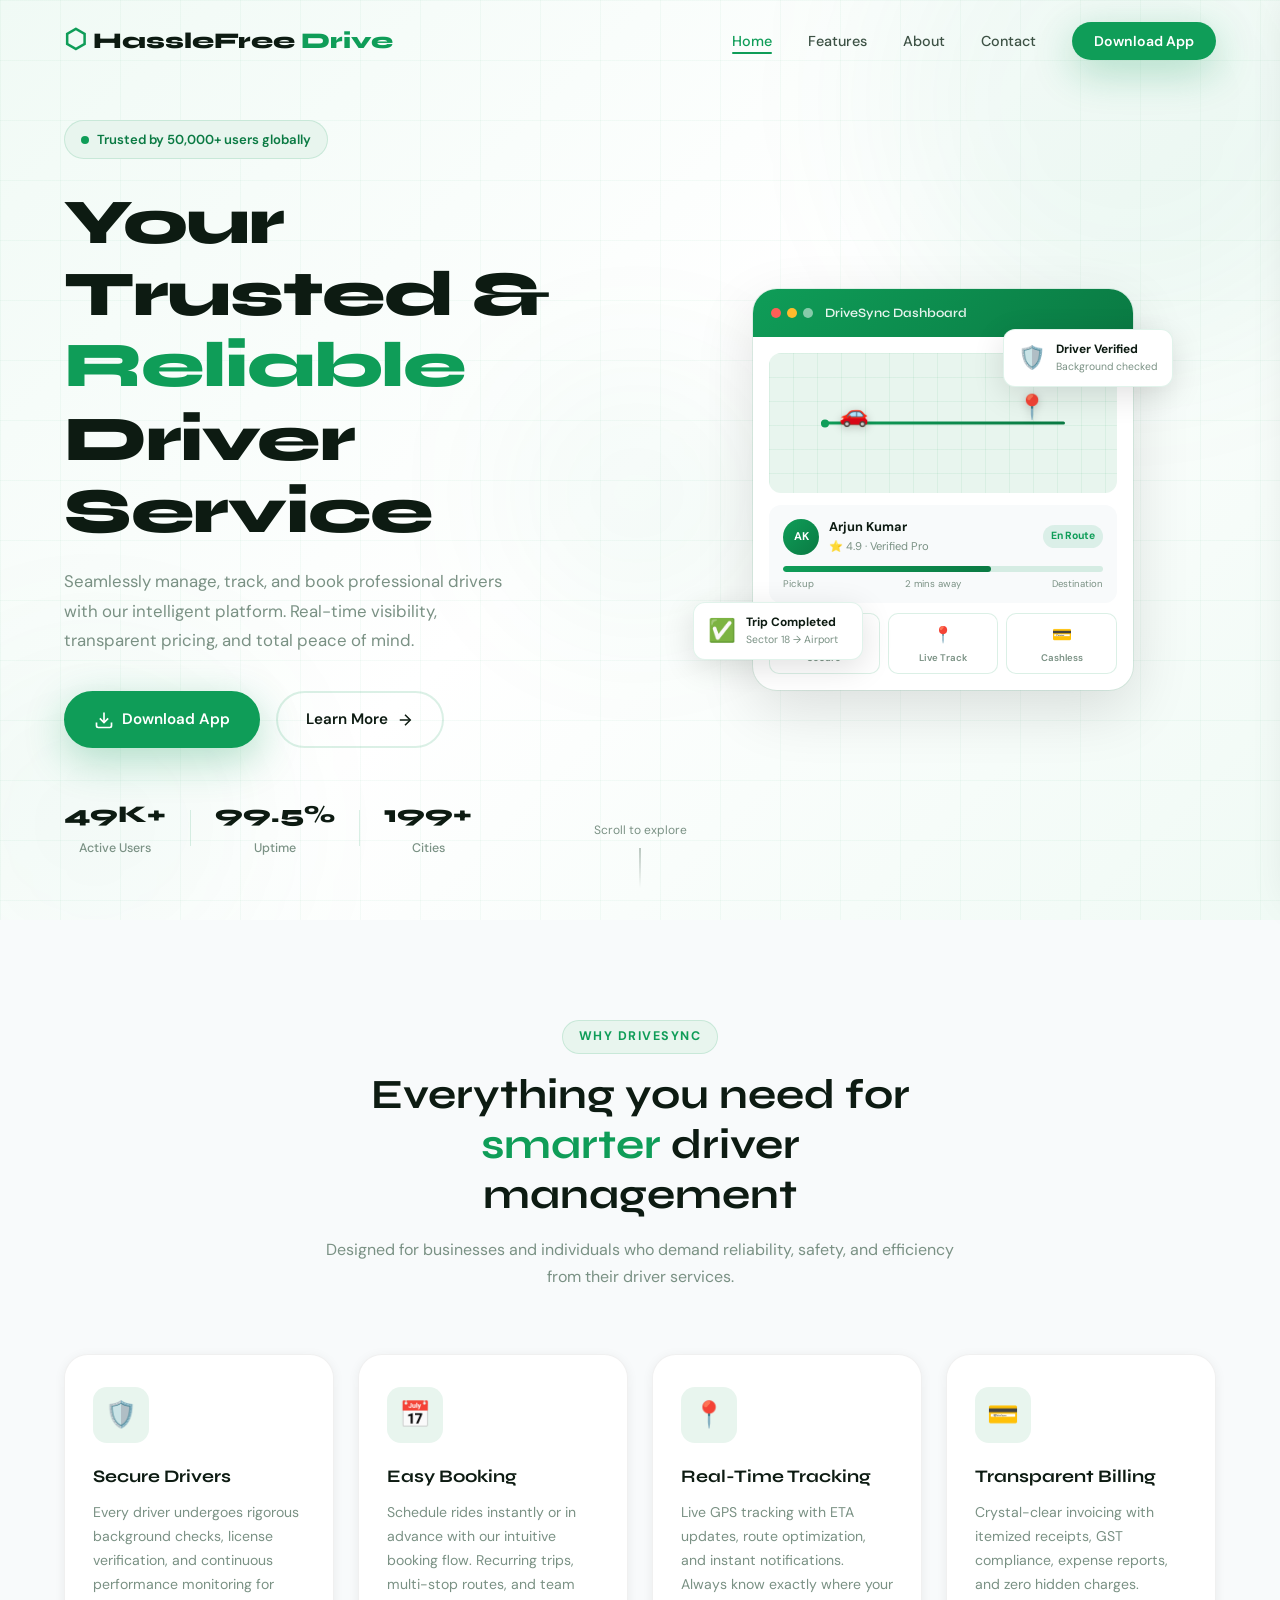
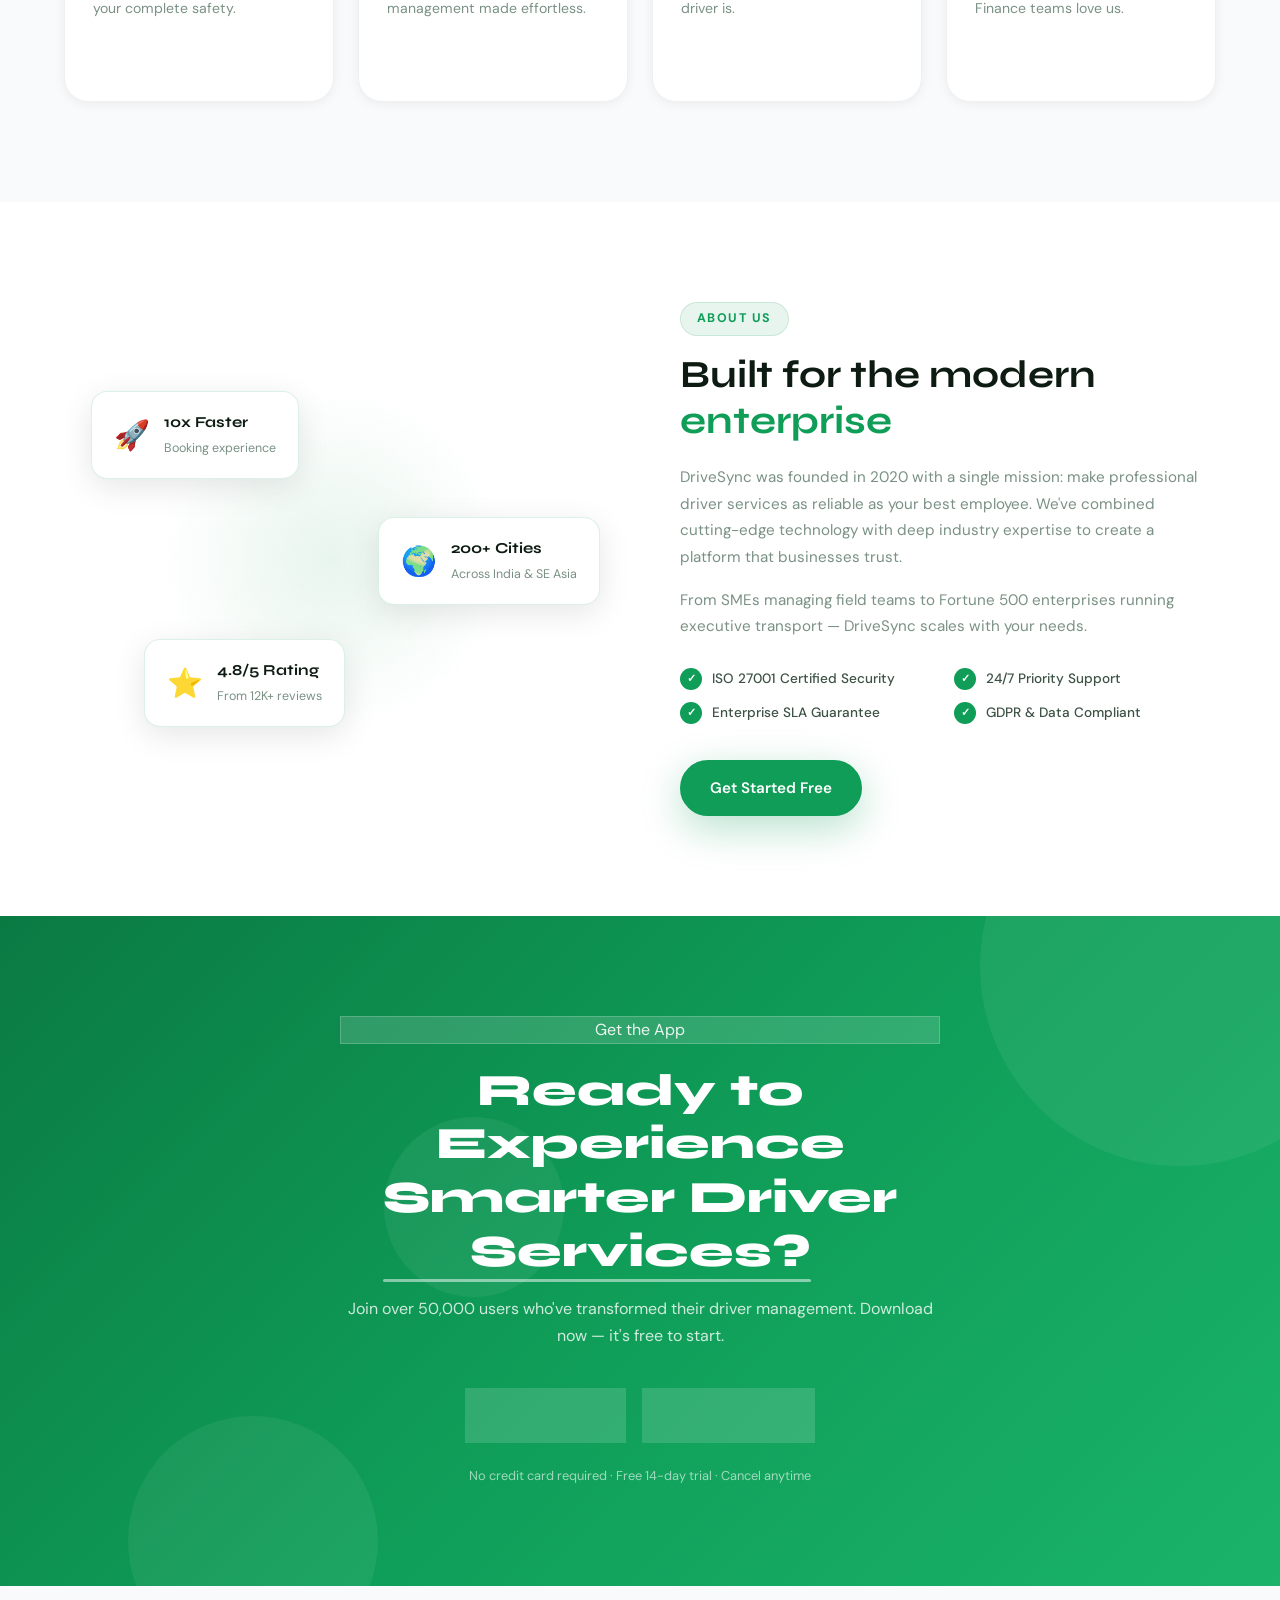
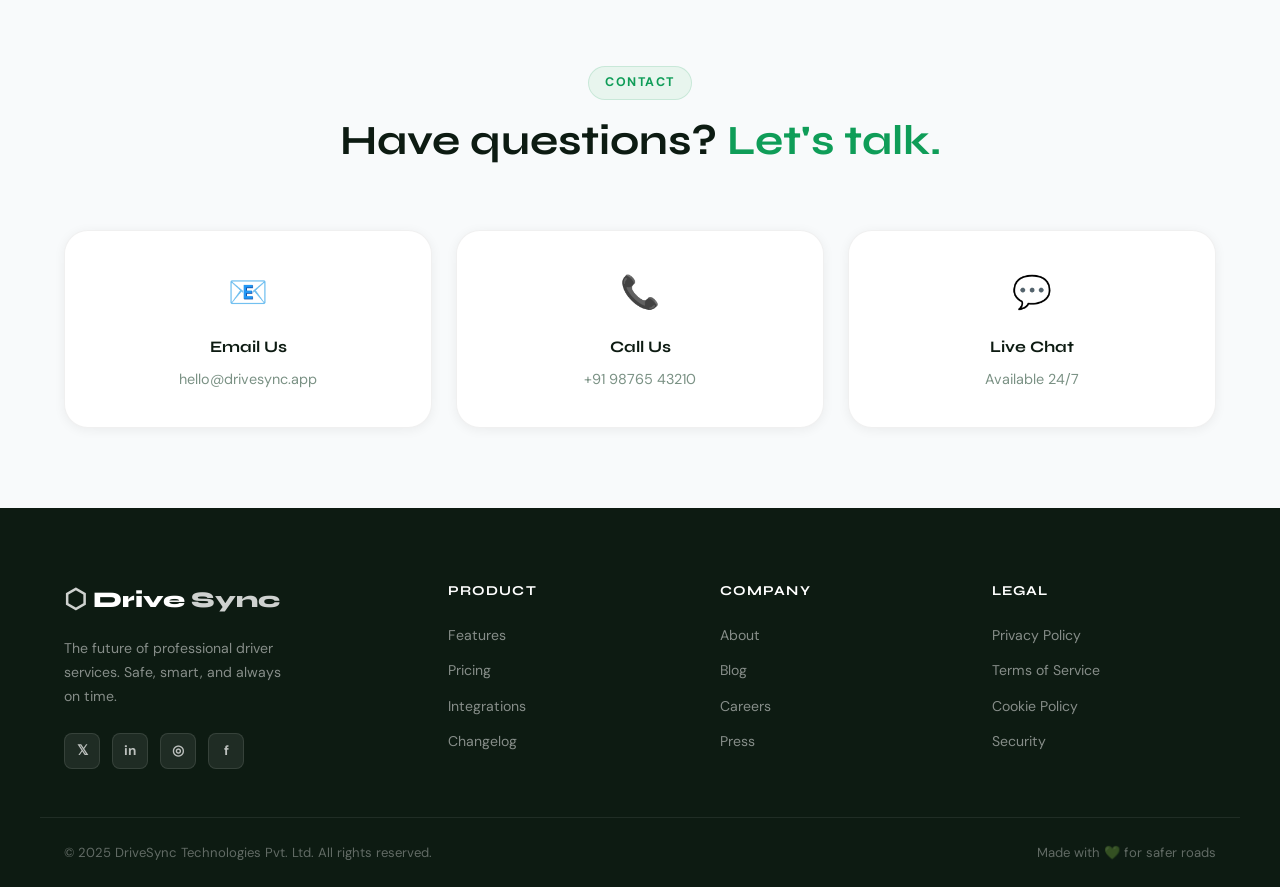
==== index.html @ 44718e88 "first commit" ====
<!DOCTYPE html>
<html lang="en">
<head>
  <meta charset="UTF-8" />
  <meta name="viewport" content="width=device-width, initial-scale=1.0"/>
  <title>HassleFreeDrive – Smart Driver Service Management</title>
  <link rel="preconnect" href="https://fonts.googleapis.com">
  <link href="https://fonts.googleapis.com/css2?family=Clash+Display:wght@400;500;600;700&family=Syne:wght@400;500;600;700;800&family=DM+Sans:ital,wght@0,300;0,400;0,500;1,300&display=swap" rel="stylesheet">
  <link rel="stylesheet" href="styles.css" />
</head>
<body>

  <!-- ========== NAVBAR ========== -->
  <nav class="navbar" id="navbar">
    <div class="nav-container">
      <a href="#" class="logo">
        <span class="logo-icon">⬡</span>
        HassleFree<span>Drive</span>
      </a>
      <ul class="nav-links" id="navLinks">
        <li><a href="#home" class="nav-link">Home</a></li>
        <li><a href="#features" class="nav-link">Features</a></li>
        <li><a href="#about" class="nav-link">About</a></li>
        <li><a href="#contact" class="nav-link">Contact</a></li>
        <li><a href="#download" class="nav-cta">Download App</a></li>
      </ul>
      <button class="hamburger" id="hamburger" aria-label="Menu">
        <span></span><span></span><span></span>
      </button>
    </div>
  </nav>

  <!-- Mobile Drawer -->
  <div class="mobile-overlay" id="mobileOverlay"></div>
  <div class="mobile-nav" id="mobileNav">
    <button class="mobile-close" id="mobileClose">✕</button>
    <ul>
      <li><a href="#home" class="mob-link">Home</a></li>
      <li><a href="#features" class="mob-link">Features</a></li>
      <li><a href="#about" class="mob-link">About</a></li>
      <li><a href="#contact" class="mob-link">Contact</a></li>
      <li><a href="#download" class="mob-cta">Download App</a></li>
    </ul>
  </div>

  <!-- ========== HERO ========== -->
  <section class="hero" id="home">
    <!-- Background shapes -->
    <div class="hero-bg">
      <div class="bg-blob blob1"></div>
      <div class="bg-blob blob2"></div>
      <div class="bg-blob blob3"></div>
      <div class="grid-lines"></div>
    </div>

    <div class="hero-container">
      <div class="hero-left reveal-left">
        <div class="hero-badge">
          <span class="badge-dot"></span>
          Trusted by 50,000+ users globally
        </div>
        <h1 class="hero-headline">
          Your Trusted &<br>
          <span class="word-rotator" id="wordRotator">
            <span class="word active">Reliable</span>
            <span class="word">Secure</span>
            <span class="word">Verified</span>
            <span class="word">Professional</span>
            <span class="word">On-Time</span>
          </span><br>
          Driver Service
        </h1>
        <p class="hero-desc">
          Seamlessly manage, track, and book professional drivers with our intelligent platform. Real-time visibility, transparent pricing, and total peace of mind.
        </p>
        <div class="hero-ctas">
          <a href="#download" class="btn-primary">
            <svg width="20" height="20" viewBox="0 0 24 24" fill="none" stroke="currentColor" stroke-width="2"><path d="M21 15v4a2 2 0 0 1-2 2H5a2 2 0 0 1-2-2v-4"/><polyline points="7 10 12 15 17 10"/><line x1="12" y1="15" x2="12" y2="3"/></svg>
            Download App
          </a>
          <a href="#features" class="btn-outline">
            Learn More
            <svg width="18" height="18" viewBox="0 0 24 24" fill="none" stroke="currentColor" stroke-width="2"><line x1="5" y1="12" x2="19" y2="12"/><polyline points="12 5 19 12 12 19"/></svg>
          </a>
        </div>
        <div class="hero-stats">
          <div class="stat"><strong>50K+</strong><span>Active Users</span></div>
          <div class="stat-divider"></div>
          <div class="stat"><strong>99.9%</strong><span>Uptime</span></div>
          <div class="stat-divider"></div>
          <div class="stat"><strong>200+</strong><span>Cities</span></div>
        </div>
      </div>

      <div class="hero-right reveal-right">
        <div class="mockup-wrapper">
          <div class="glow-ring"></div>
          <div class="app-mockup float-anim">
            <div class="mockup-header">
              <div class="mockup-dots">
                <span></span><span></span><span></span>
              </div>
              <div class="mockup-title">DriveSync Dashboard</div>
            </div>
            <div class="mockup-body">
              <div class="mockup-map">
                <div class="map-bg"></div>
                <div class="map-route"></div>
                <div class="map-pin driver-pin">🚗</div>
                <div class="map-pin dest-pin pulse-pin">📍</div>
              </div>
              <div class="mockup-card">
                <div class="driver-info">
                  <div class="driver-avatar">AK</div>
                  <div>
                    <div class="driver-name">Arjun Kumar</div>
                    <div class="driver-rating">⭐ 4.9 · Verified Pro</div>
                  </div>
                  <div class="driver-status-badge">En Route</div>
                </div>
                <div class="trip-progress">
                  <div class="progress-bar"><div class="progress-fill"></div></div>
                  <div class="progress-labels"><span>Pickup</span><span>2 mins away</span><span>Destination</span></div>
                </div>
              </div>
              <div class="mockup-stats-row">
                <div class="mini-stat">
                  <div class="mini-icon green-icon">🛡️</div>
                  <div class="mini-label">Secure</div>
                </div>
                <div class="mini-stat">
                  <div class="mini-icon green-icon">📍</div>
                  <div class="mini-label">Live Track</div>
                </div>
                <div class="mini-stat">
                  <div class="mini-icon green-icon">💳</div>
                  <div class="mini-label">Cashless</div>
                </div>
              </div>
            </div>
          </div>
          <!-- Floating cards -->
          <div class="float-card card-trip float-anim-2">
            <div class="fc-icon">✅</div>
            <div><div class="fc-title">Trip Completed</div><div class="fc-sub">Sector 18 → Airport</div></div>
          </div>
          <div class="float-card card-safe float-anim-3">
            <div class="fc-icon">🛡️</div>
            <div><div class="fc-title">Driver Verified</div><div class="fc-sub">Background checked</div></div>
          </div>
        </div>
      </div>
    </div>
    <div class="hero-scroll-hint">
      <span>Scroll to explore</span>
      <div class="scroll-arrow"></div>
    </div>
  </section>

  <!-- ========== FEATURES ========== -->
  <section class="features" id="features">
    <div class="section-container">
      <div class="section-header reveal-up">
        <div class="section-tag">Why DriveSync</div>
        <h2>Everything you need for <span class="text-green">smarter</span> driver management</h2>
        <p>Designed for businesses and individuals who demand reliability, safety, and efficiency from their driver services.</p>
      </div>

      <div class="features-grid">
        <div class="feature-card reveal-up" style="--delay:0.1s">
          <div class="card-icon-wrap">
            <div class="card-icon">🛡️</div>
          </div>
          <h3>Secure Drivers</h3>
          <p>Every driver undergoes rigorous background checks, license verification, and continuous performance monitoring for your complete safety.</p>
          <div class="card-arrow">→</div>
        </div>

        <div class="feature-card reveal-up" style="--delay:0.2s">
          <div class="card-icon-wrap">
            <div class="card-icon">📅</div>
          </div>
          <h3>Easy Booking</h3>
          <p>Schedule rides instantly or in advance with our intuitive booking flow. Recurring trips, multi-stop routes, and team management made effortless.</p>
          <div class="card-arrow">→</div>
        </div>

        <div class="feature-card reveal-up" style="--delay:0.3s">
          <div class="card-icon-wrap">
            <div class="card-icon">📍</div>
          </div>
          <h3>Real-Time Tracking</h3>
          <p>Live GPS tracking with ETA updates, route optimization, and instant notifications. Always know exactly where your driver is.</p>
          <div class="card-arrow">→</div>
        </div>

        <div class="feature-card reveal-up" style="--delay:0.4s">
          <div class="card-icon-wrap">
            <div class="card-icon">💳</div>
          </div>
          <h3>Transparent Billing</h3>
          <p>Crystal-clear invoicing with itemized receipts, GST compliance, expense reports, and zero hidden charges. Finance teams love us.</p>
          <div class="card-arrow">→</div>
        </div>
      </div>
    </div>
  </section>

  <!-- ========== ABOUT ========== -->
  <section class="about" id="about">
    <div class="section-container">
      <div class="about-grid">
        <div class="about-visual reveal-left">
          <div class="about-img-wrap">
            <div class="about-blob"></div>
            <div class="about-card-stack">
              <div class="abt-card ac1">
                <div class="abt-icon">🚀</div>
                <div class="abt-text">
                  <strong>10x Faster</strong>
                  <span>Booking experience</span>
                </div>
              </div>
              <div class="abt-card ac2">
                <div class="abt-icon">🌍</div>
                <div class="abt-text">
                  <strong>200+ Cities</strong>
                  <span>Across India & SE Asia</span>
                </div>
              </div>
              <div class="abt-card ac3">
                <div class="abt-icon">⭐</div>
                <div class="abt-text">
                  <strong>4.8/5 Rating</strong>
                  <span>From 12K+ reviews</span>
                </div>
              </div>
            </div>
          </div>
        </div>
        <div class="about-content reveal-right">
          <div class="section-tag">About Us</div>
          <h2>Built for the modern <span class="text-green">enterprise</span></h2>
          <p>DriveSync was founded in 2020 with a single mission: make professional driver services as reliable as your best employee. We've combined cutting-edge technology with deep industry expertise to create a platform that businesses trust.</p>
          <p>From SMEs managing field teams to Fortune 500 enterprises running executive transport — DriveSync scales with your needs.</p>
          <div class="about-pillars">
            <div class="pillar">
              <div class="pillar-icon">✓</div>
              <span>ISO 27001 Certified Security</span>
            </div>
            <div class="pillar">
              <div class="pillar-icon">✓</div>
              <span>24/7 Priority Support</span>
            </div>
            <div class="pillar">
              <div class="pillar-icon">✓</div>
              <span>Enterprise SLA Guarantee</span>
            </div>
            <div class="pillar">
              <div class="pillar-icon">✓</div>
              <span>GDPR & Data Compliant</span>
            </div>
          </div>
          <a href="#download" class="btn-primary">Get Started Free</a>
        </div>
      </div>
    </div>
  </section>

  <!-- ========== CTA ========== -->
  <section class="cta-section" id="download">
    <div class="cta-shapes">
      <div class="cta-shape s1"></div>
      <div class="cta-shape s2"></div>
      <div class="cta-shape s3"></div>
    </div>
    <div class="section-container">
      <div class="cta-content reveal-up">
        <div class="cta-tag">Get the App</div>
        <h2>Ready to Experience <span class="cta-highlight">Smarter Driver Services?</span></h2>
        <p>Join over 50,000 users who've transformed their driver management. Download now — it's free to start.</p>
        <div class="cta-buttons">
          <a href="#" class="cta-store-btn">
            <svg width="22" height="22" viewBox="0 0 24 24" fill="currentColor"><path d="M18.71 19.5c-.83 1.24-1.71 2.45-3.05 2.47-1.34.03-1.77-.79-3.29-.79-1.53 0-2 .77-3.27.82-1.31.05-2.3-1.32-3.14-2.53C4.25 17 2.94 12.45 4.7 9.39c.87-1.52 2.43-2.48 4.12-2.51 1.28-.02 2.5.87 3.29.87.78 0 2.26-1.07 3.8-.91.65.03 2.47.26 3.64 1.98-.09.06-2.17 1.28-2.15 3.81.03 3.02 2.65 4.03 2.68 4.04-.03.07-.42 1.44-1.38 2.83M13 3.5c.73-.83 1.94-1.46 2.94-1.5.13 1.17-.34 2.35-1.04 3.19-.69.85-1.83 1.51-2.95 1.42-.15-1.15.41-2.35 1.05-3.11z"/></svg>
            App Store
          </a>
          <a href="#" class="cta-store-btn">
            <svg width="22" height="22" viewBox="0 0 24 24" fill="currentColor"><path d="M3.18 23.76c.35.2.74.24 1.12.1l12.5-7.21-2.54-2.54-11.08 9.65zM20.44 10.2L17.76 8.7 14.92 11.5l2.88 2.88 2.66-1.5c.76-.47.76-2.2-.02-2.68zM.63.49C.24.84 0 1.46 0 2.3v19.38c0 .84.24 1.46.63 1.81l.1.1L11.26 12.5v-.26L.73.39l-.1.1zM12.5 13.73l3.28-3.28-11.6-6.7 8.32 10z"/></svg>
            Google Play
          </a>
        </div>
        <div class="cta-note">No credit card required · Free 14-day trial · Cancel anytime</div>
      </div>
    </div>
  </section>

  <!-- ========== CONTACT ========== -->
  <section class="contact-section" id="contact">
    <div class="section-container">
      <div class="section-header reveal-up">
        <div class="section-tag">Contact</div>
        <h2>Have questions? <span class="text-green">Let's talk.</span></h2>
      </div>
      <div class="contact-grid">
        <div class="contact-card reveal-up" style="--delay:0.1s">
          <div class="contact-icon">📧</div>
          <h4>Email Us</h4>
          <p>hello@drivesync.app</p>
        </div>
        <div class="contact-card reveal-up" style="--delay:0.2s">
          <div class="contact-icon">📞</div>
          <h4>Call Us</h4>
          <p>+91 98765 43210</p>
        </div>
        <div class="contact-card reveal-up" style="--delay:0.3s">
          <div class="contact-icon">💬</div>
          <h4>Live Chat</h4>
          <p>Available 24/7</p>
        </div>
      </div>
    </div>
  </section>

  <!-- ========== FOOTER ========== -->
  <footer class="footer">
    <div class="footer-container">
      <div class="footer-brand">
        <a href="#" class="logo logo-white">
          <span class="logo-icon">⬡</span>
          Drive<span>Sync</span>
        </a>
        <p>The future of professional driver services. Safe, smart, and always on time.</p>
        <div class="social-icons">
          <a href="#" class="social-icon" aria-label="Twitter">𝕏</a>
          <a href="#" class="social-icon" aria-label="LinkedIn">in</a>
          <a href="#" class="social-icon" aria-label="Instagram">◎</a>
          <a href="#" class="social-icon" aria-label="Facebook">f</a>
        </div>
      </div>
      <div class="footer-links">
        <div class="footer-col">
          <h5>Product</h5>
          <ul>
            <li><a href="#">Features</a></li>
            <li><a href="#">Pricing</a></li>
            <li><a href="#">Integrations</a></li>
            <li><a href="#">Changelog</a></li>
          </ul>
        </div>
        <div class="footer-col">
          <h5>Company</h5>
          <ul>
            <li><a href="#">About</a></li>
            <li><a href="#">Blog</a></li>
            <li><a href="#">Careers</a></li>
            <li><a href="#">Press</a></li>
          </ul>
        </div>
        <div class="footer-col">
          <h5>Legal</h5>
          <ul>
            <li><a href="#">Privacy Policy</a></li>
            <li><a href="#">Terms of Service</a></li>
            <li><a href="#">Cookie Policy</a></li>
            <li><a href="#">Security</a></li>
          </ul>
        </div>
      </div>
    </div>
    <div class="footer-bottom">
      <p>© 2025 DriveSync Technologies Pvt. Ltd. All rights reserved.</p>
      <p>Made with 💚 for safer roads</p>
    </div>
  </footer>

  <script src="script.js"></script>
</body>
</html>
---- styles.css ----
/* ========================================
   DriveSync – Landing Page Styles
   White + Green | Premium SaaS
   ======================================== */

/* ── Reset & Variables ── */
*, *::before, *::after { box-sizing: border-box; margin: 0; padding: 0; }

:root {
  --green: #0F9D58;
  --green-light: #12B363;
  --green-dark: #0A7A43;
  --green-pale: #E8F5EE;
  --green-glow: rgba(15, 157, 88, 0.15);
  --white: #FFFFFF;
  --off-white: #F8FAFB;
  --text-dark: #0D1B12;
  --text-mid: #3D5245;
  --text-light: #7A9184;
  --border: rgba(15, 157, 88, 0.15);
  --shadow-sm: 0 2px 12px rgba(0,0,0,0.06);
  --shadow-md: 0 8px 32px rgba(0,0,0,0.10);
  --shadow-lg: 0 20px 60px rgba(0,0,0,0.12);
  --shadow-green: 0 12px 40px rgba(15, 157, 88, 0.3);
  --font-display: 'Syne', sans-serif;
  --font-body: 'DM Sans', sans-serif;
  --r: 16px;
  --r-lg: 24px;
}

html { scroll-behavior: smooth; font-size: 16px; }

body {
  font-family: var(--font-body);
  background: var(--white);
  color: var(--text-dark);
  overflow-x: hidden;
  line-height: 1.6;
}

a { text-decoration: none; color: inherit; }
ul { list-style: none; }
img { max-width: 100%; display: block; }

/* ── Utility ── */
.text-green { color: var(--green); }

.section-container {
  max-width: 1200px;
  margin: 0 auto;
  padding: 0 24px;
}

.section-header {
  text-align: center;
  max-width: 640px;
  margin: 0 auto 64px;
}

.section-tag {
  display: inline-block;
  background: var(--green-pale);
  color: var(--green);
  font-size: 0.78rem;
  font-weight: 700;
  letter-spacing: 0.12em;
  text-transform: uppercase;
  padding: 6px 16px;
  border-radius: 50px;
  margin-bottom: 16px;
  border: 1px solid var(--border);
}

.section-header h2 {
  font-family: var(--font-display);
  font-size: clamp(1.8rem, 3.5vw, 2.6rem);
  font-weight: 700;
  line-height: 1.2;
  color: var(--text-dark);
  margin-bottom: 16px;
}

.section-header p {
  color: var(--text-light);
  font-size: 1rem;
  line-height: 1.7;
}

/* ── Buttons ── */
.btn-primary {
  display: inline-flex;
  align-items: center;
  gap: 8px;
  background: var(--green);
  color: var(--white);
  font-family: var(--font-body);
  font-size: 0.95rem;
  font-weight: 600;
  padding: 14px 28px;
  border-radius: 50px;
  border: 2px solid var(--green);
  cursor: pointer;
  transition: all 0.3s ease;
  box-shadow: var(--shadow-green);
  white-space: nowrap;
}
.btn-primary:hover {
  transform: translateY(-3px);
  box-shadow: 0 16px 48px rgba(15,157,88,0.45);
  background: var(--green-light);
}

.btn-outline {
  display: inline-flex;
  align-items: center;
  gap: 8px;
  background: transparent;
  color: var(--text-dark);
  font-family: var(--font-body);
  font-size: 0.95rem;
  font-weight: 600;
  padding: 14px 28px;
  border-radius: 50px;
  border: 2px solid var(--border);
  cursor: pointer;
  transition: all 0.3s ease;
  white-space: nowrap;
}
.btn-outline:hover {
  border-color: var(--green);
  color: var(--green);
  transform: translateY(-3px);
  background: var(--green-pale);
}

/* ========================================
   NAVBAR
   ======================================== */
.navbar {
  position: fixed;
  top: 0; left: 0; right: 0;
  z-index: 1000;
  padding: 20px 0;
  transition: all 0.4s ease;
}
.navbar.scrolled {
  background: rgba(255,255,255,0.95);
  backdrop-filter: blur(20px);
  -webkit-backdrop-filter: blur(20px);
  padding: 12px 0;
  box-shadow: 0 2px 30px rgba(0,0,0,0.08);
}

.nav-container {
  max-width: 1200px;
  margin: 0 auto;
  padding: 0 24px;
  display: flex;
  align-items: center;
  justify-content: space-between;
}

.logo {
  font-family: var(--font-display);
  font-size: 1.4rem;
  font-weight: 800;
  color: var(--text-dark);
  display: flex;
  align-items: center;
  gap: 6px;
}
.logo span { color: var(--green); }
.logo-icon { font-size: 1.6rem; color: var(--green); }
.logo.logo-white { color: var(--white); }
.logo.logo-white span { color: rgba(255,255,255,0.8); }

.nav-links {
  display: flex;
  align-items: center;
  gap: 36px;
}

.nav-link {
  font-size: 0.9rem;
  font-weight: 500;
  color: var(--text-mid);
  position: relative;
  padding: 4px 0;
  transition: color 0.3s;
}
.nav-link::after {
  content: '';
  position: absolute;
  bottom: 0; left: 0;
  width: 0; height: 2px;
  background: var(--green);
  border-radius: 2px;
  transition: width 0.3s ease;
}
.nav-link:hover { color: var(--green); }
.nav-link:hover::after { width: 100%; }

.nav-cta {
  background: var(--green);
  color: var(--white);
  font-size: 0.88rem;
  font-weight: 600;
  padding: 10px 22px;
  border-radius: 50px;
  transition: all 0.3s ease;
  box-shadow: var(--shadow-green);
}
.nav-cta:hover {
  transform: translateY(-2px);
  box-shadow: 0 12px 32px rgba(15,157,88,0.4);
  background: var(--green-light);
}

.hamburger {
  display: none;
  flex-direction: column;
  gap: 5px;
  background: none;
  border: none;
  cursor: pointer;
  padding: 4px;
}
.hamburger span {
  display: block;
  width: 24px;
  height: 2px;
  background: var(--text-dark);
  border-radius: 2px;
  transition: all 0.3s ease;
}

/* Mobile Nav */
.mobile-overlay {
  display: none;
  position: fixed;
  inset: 0;
  background: rgba(0,0,0,0.4);
  z-index: 1001;
  backdrop-filter: blur(4px);
}
.mobile-overlay.active { display: block; }

.mobile-nav {
  position: fixed;
  top: 0; right: -300px;
  width: 280px;
  height: 100vh;
  background: var(--white);
  z-index: 1002;
  padding: 32px 24px;
  transition: right 0.4s cubic-bezier(0.4, 0, 0.2, 1);
  box-shadow: -8px 0 40px rgba(0,0,0,0.1);
}
.mobile-nav.active { right: 0; }

.mobile-close {
  background: none;
  border: none;
  font-size: 1.2rem;
  cursor: pointer;
  color: var(--text-mid);
  margin-bottom: 40px;
  display: block;
  transition: color 0.2s;
}
.mobile-close:hover { color: var(--green); }

.mobile-nav ul { display: flex; flex-direction: column; gap: 8px; }

.mob-link {
  display: block;
  font-size: 1rem;
  font-weight: 500;
  color: var(--text-mid);
  padding: 12px 16px;
  border-radius: 10px;
  transition: all 0.2s;
}
.mob-link:hover { background: var(--green-pale); color: var(--green); }

.mob-cta {
  display: block;
  background: var(--green);
  color: var(--white);
  font-size: 0.95rem;
  font-weight: 600;
  padding: 14px 16px;
  border-radius: 50px;
  text-align: center;
  margin-top: 16px;
  transition: all 0.3s;
  box-shadow: var(--shadow-green);
}
.mob-cta:hover { transform: translateY(-2px); }

/* ========================================
   HERO
   ======================================== */
.hero {
  min-height: 100vh;
  display: flex;
  flex-direction: column;
  justify-content: center;
  position: relative;
  overflow: hidden;
  background: linear-gradient(135deg, #F0FAF5 0%, #FFFFFF 50%, #F0FAF5 100%);
  padding: 120px 0 60px;
}

.hero-bg {
  position: absolute;
  inset: 0;
  pointer-events: none;
  overflow: hidden;
}

.bg-blob {
  position: absolute;
  border-radius: 50%;
  filter: blur(80px);
  opacity: 0.5;
  animation: blobFloat 8s ease-in-out infinite;
}
.blob1 {
  width: 500px; height: 500px;
  background: rgba(15,157,88,0.12);
  top: -150px; right: -100px;
  animation-delay: 0s;
}
.blob2 {
  width: 350px; height: 350px;
  background: rgba(15,157,88,0.08);
  bottom: -80px; left: -80px;
  animation-delay: -3s;
}
.blob3 {
  width: 250px; height: 250px;
  background: rgba(15,157,88,0.1);
  top: 40%; left: 40%;
  animation-delay: -5s;
}

@keyframes blobFloat {
  0%, 100% { transform: translate(0, 0) scale(1); }
  33% { transform: translate(20px, -20px) scale(1.05); }
  66% { transform: translate(-10px, 15px) scale(0.95); }
}

.grid-lines {
  position: absolute;
  inset: 0;
  background-image:
    linear-gradient(rgba(15,157,88,0.04) 1px, transparent 1px),
    linear-gradient(90deg, rgba(15,157,88,0.04) 1px, transparent 1px);
  background-size: 60px 60px;
}

.hero-container {
  max-width: 1200px;
  margin: 0 auto;
  padding: 0 24px;
  display: grid;
  grid-template-columns: 1fr 1fr;
  gap: 60px;
  align-items: center;
  position: relative;
  z-index: 2;
}

/* Hero Left */
.hero-badge {
  display: inline-flex;
  align-items: center;
  gap: 8px;
  background: var(--green-pale);
  border: 1px solid var(--border);
  color: var(--green-dark);
  font-size: 0.82rem;
  font-weight: 600;
  padding: 8px 16px;
  border-radius: 50px;
  margin-bottom: 28px;
}
.badge-dot {
  width: 8px; height: 8px;
  background: var(--green);
  border-radius: 50%;
  animation: pulse 2s ease infinite;
}
@keyframes pulse {
  0%, 100% { opacity: 1; transform: scale(1); }
  50% { opacity: 0.6; transform: scale(1.3); }
}

.hero-headline {
  font-family: var(--font-display);
  font-size: clamp(2.4rem, 5vw, 4rem);
  font-weight: 800;
  line-height: 1.12;
  color: var(--text-dark);
  margin-bottom: 20px;
  letter-spacing: -0.02em;
}

/* Word Rotator */
.word-rotator {
  display: inline-block;
  position: relative;
  height: 1.15em;
  overflow: hidden;
  vertical-align: bottom;
}

.word-rotator .word {
  display: block;
  color: var(--green);
  position: absolute;
  top: 0; left: 0;
  white-space: nowrap;
  opacity: 0;
  transform: translateY(40px);
  transition: opacity 0.5s ease, transform 0.5s ease;
}
.word-rotator .word.active {
  opacity: 1;
  transform: translateY(0);
  position: relative;
}
.word-rotator .word.exit {
  opacity: 0;
  transform: translateY(-40px);
  position: absolute;
}

.hero-desc {
  font-size: 1.05rem;
  color: var(--text-light);
  line-height: 1.75;
  max-width: 460px;
  margin-bottom: 36px;
}

.hero-ctas {
  display: flex;
  gap: 16px;
  flex-wrap: wrap;
  margin-bottom: 48px;
}

.hero-stats {
  display: flex;
  align-items: center;
  gap: 24px;
}
.stat { text-align: center; }
.stat strong {
  display: block;
  font-family: var(--font-display);
  font-size: 1.5rem;
  font-weight: 800;
  color: var(--text-dark);
}
.stat span {
  font-size: 0.78rem;
  color: var(--text-light);
  font-weight: 500;
}
.stat-divider {
  width: 1px;
  height: 36px;
  background: var(--border);
}

/* Hero Right / Mockup */
.hero-right {
  display: flex;
  justify-content: center;
}

.mockup-wrapper {
  position: relative;
  width: 380px;
}

.glow-ring {
  position: absolute;
  top: 50%; left: 50%;
  transform: translate(-50%, -50%);
  width: 420px; height: 420px;
  border-radius: 50%;
  background: radial-gradient(circle, rgba(15,157,88,0.12) 0%, transparent 70%);
  animation: glowPulse 4s ease-in-out infinite;
  pointer-events: none;
}
@keyframes glowPulse {
  0%, 100% { transform: translate(-50%, -50%) scale(1); opacity: 1; }
  50% { transform: translate(-50%, -50%) scale(1.1); opacity: 0.7; }
}

.app-mockup {
  background: var(--white);
  border-radius: 24px;
  box-shadow: var(--shadow-lg), 0 0 0 1px rgba(15,157,88,0.1);
  overflow: hidden;
  position: relative;
  z-index: 2;
}

.float-anim { animation: float 6s ease-in-out infinite; }
.float-anim-2 { animation: float 7s ease-in-out infinite 1s; }
.float-anim-3 { animation: float 5s ease-in-out infinite 2s; }

@keyframes float {
  0%, 100% { transform: translateY(0px); }
  50% { transform: translateY(-12px); }
}

.mockup-header {
  background: linear-gradient(135deg, var(--green) 0%, var(--green-dark) 100%);
  padding: 14px 18px;
  display: flex;
  align-items: center;
  gap: 12px;
}
.mockup-dots { display: flex; gap: 6px; }
.mockup-dots span {
  width: 10px; height: 10px;
  border-radius: 50%;
  background: rgba(255,255,255,0.4);
}
.mockup-dots span:first-child { background: #ff5f57; }
.mockup-dots span:nth-child(2) { background: #ffbb2c; }
.mockup-dots span:last-child { background: rgba(255,255,255,0.5); }

.mockup-title {
  color: rgba(255,255,255,0.9);
  font-size: 0.8rem;
  font-weight: 600;
  font-family: var(--font-display);
}

.mockup-body { padding: 16px; }

.mockup-map {
  position: relative;
  height: 140px;
  background: #E8F5EE;
  border-radius: 12px;
  overflow: hidden;
  margin-bottom: 12px;
}
.map-bg {
  position: absolute;
  inset: 0;
  background-image:
    linear-gradient(rgba(15,157,88,0.07) 1px, transparent 1px),
    linear-gradient(90deg, rgba(15,157,88,0.07) 1px, transparent 1px);
  background-size: 24px 24px;
}
.map-route {
  position: absolute;
  top: 50%; left: 15%;
  width: 70%; height: 3px;
  background: linear-gradient(90deg, var(--green), var(--green-dark));
  border-radius: 3px;
  transform: translateY(-50%);
}
.map-route::before {
  content: '';
  position: absolute;
  top: 50%; left: 0;
  transform: translateY(-50%);
  width: 8px; height: 8px;
  background: var(--green);
  border-radius: 50%;
}
.map-pin {
  position: absolute;
  font-size: 1.5rem;
  filter: drop-shadow(0 2px 4px rgba(0,0,0,0.2));
}
.driver-pin { top: 30%; left: 20%; animation: driverMove 4s ease-in-out infinite; }
.dest-pin { top: 25%; right: 20%; }

@keyframes driverMove {
  0%, 100% { transform: translateX(0); }
  50% { transform: translateX(20px); }
}

.pulse-pin { animation: pinPulse 2s ease-in-out infinite; }
@keyframes pinPulse {
  0%, 100% { transform: scale(1); }
  50% { transform: scale(1.2); }
}

.mockup-card {
  background: var(--off-white);
  border-radius: 12px;
  padding: 12px 14px;
  margin-bottom: 10px;
}
.driver-info {
  display: flex;
  align-items: center;
  gap: 10px;
  margin-bottom: 10px;
}
.driver-avatar {
  width: 36px; height: 36px;
  background: linear-gradient(135deg, var(--green), var(--green-dark));
  border-radius: 50%;
  display: flex;
  align-items: center;
  justify-content: center;
  color: white;
  font-size: 0.7rem;
  font-weight: 700;
  flex-shrink: 0;
}
.driver-name { font-size: 0.8rem; font-weight: 700; color: var(--text-dark); }
.driver-rating { font-size: 0.7rem; color: var(--text-light); }
.driver-status-badge {
  margin-left: auto;
  background: rgba(15,157,88,0.12);
  color: var(--green);
  font-size: 0.65rem;
  font-weight: 700;
  padding: 3px 8px;
  border-radius: 50px;
  white-space: nowrap;
}

/* .trip-progress {} */
.progress-bar {
  background: rgba(15,157,88,0.15);
  border-radius: 4px;
  height: 6px;
  margin-bottom: 4px;
  overflow: hidden;
}
.progress-fill {
  height: 100%;
  background: linear-gradient(90deg, var(--green), var(--green-dark));
  border-radius: 4px;
  width: 65%;
  animation: progressAnim 3s ease-in-out infinite alternate;
}
@keyframes progressAnim {
  from { width: 55%; }
  to { width: 75%; }
}
.progress-labels {
  display: flex;
  justify-content: space-between;
  font-size: 0.6rem;
  color: var(--text-light);
}

.mockup-stats-row {
  display: flex;
  gap: 8px;
}
.mini-stat {
  flex: 1;
  background: var(--white);
  border: 1px solid var(--border);
  border-radius: 10px;
  padding: 8px;
  text-align: center;
}
.mini-icon { font-size: 1rem; margin-bottom: 2px; }
.mini-label { font-size: 0.6rem; color: var(--text-light); font-weight: 600; }

/* Floating cards */
.float-card {
  position: absolute;
  background: var(--white);
  border-radius: 12px;
  padding: 10px 14px;
  display: flex;
  align-items: center;
  gap: 10px;
  box-shadow: 0 8px 32px rgba(0,0,0,0.12);
  border: 1px solid rgba(15,157,88,0.12);
  z-index: 3;
  min-width: 170px;
}
.card-trip { bottom: 30px; left: -60px; }
.card-safe { top: 40px; right: -40px; }
.fc-icon { font-size: 1.4rem; }
.fc-title { font-size: 0.75rem; font-weight: 700; color: var(--text-dark); }
.fc-sub { font-size: 0.65rem; color: var(--text-light); }

/* Hero scroll hint */
.hero-scroll-hint {
  position: absolute;
  bottom: 32px; left: 50%;
  transform: translateX(-50%);
  display: flex;
  flex-direction: column;
  align-items: center;
  gap: 8px;
  z-index: 2;
}
.hero-scroll-hint span { font-size: 0.75rem; color: var(--text-light); }
.scroll-arrow {
  width: 1px; height: 40px;
  background: linear-gradient(to bottom, var(--text-light), transparent);
  animation: scrollDown 2s ease-in-out infinite;
}
@keyframes scrollDown {
  0%, 100% { opacity: 0.3; transform: scaleY(1); }
  50% { opacity: 1; transform: scaleY(1.2); }
}

/* ========================================
   FEATURES
   ======================================== */
.features {
  padding: 100px 0;
  background: var(--off-white);
  position: relative;
}

.features-grid {
  display: grid;
  grid-template-columns: repeat(4, 1fr);
  gap: 24px;
}

.feature-card {
  background: var(--white);
  border-radius: var(--r-lg);
  padding: 32px 28px;
  border: 1px solid rgba(0,0,0,0.06);
  box-shadow: var(--shadow-sm);
  cursor: pointer;
  transition: all 0.35s ease;
  position: relative;
  overflow: hidden;
}
.feature-card::before {
  content: '';
  position: absolute;
  bottom: 0; left: 0;
  width: 0; height: 3px;
  background: var(--green);
  transition: width 0.35s ease;
  border-radius: 0 0 0 var(--r-lg);
}
.feature-card:hover {
  transform: translateY(-8px);
  box-shadow: var(--shadow-lg);
  border-color: rgba(15,157,88,0.2);
}
.feature-card:hover::before { width: 100%; }

.card-icon-wrap {
  width: 56px; height: 56px;
  background: var(--green-pale);
  border-radius: 14px;
  display: flex;
  align-items: center;
  justify-content: center;
  margin-bottom: 20px;
  transition: all 0.35s ease;
}
.feature-card:hover .card-icon-wrap {
  background: var(--green);
}
.card-icon { font-size: 1.6rem; transition: transform 0.35s ease; }
.feature-card:hover .card-icon { transform: scale(1.15); filter: brightness(0) invert(1); }

.feature-card h3 {
  font-family: var(--font-display);
  font-size: 1.1rem;
  font-weight: 700;
  color: var(--text-dark);
  margin-bottom: 10px;
}
.feature-card p {
  font-size: 0.88rem;
  color: var(--text-light);
  line-height: 1.7;
}
.card-arrow {
  margin-top: 20px;
  font-size: 1.1rem;
  color: var(--green);
  font-weight: 700;
  opacity: 0;
  transform: translateX(-8px);
  transition: all 0.35s ease;
}
.feature-card:hover .card-arrow { opacity: 1; transform: translateX(0); }

/* ========================================
   ABOUT
   ======================================== */
.about {
  padding: 100px 0;
  background: var(--white);
}

.about-grid {
  display: grid;
  grid-template-columns: 1fr 1fr;
  gap: 80px;
  align-items: center;
}

.about-img-wrap {
  position: relative;
  height: 420px;
}
.about-blob {
  position: absolute;
  top: 50%; left: 50%;
  transform: translate(-50%, -50%);
  width: 350px; height: 350px;
  background: radial-gradient(circle, var(--green-pale) 0%, transparent 70%);
  border-radius: 50%;
  animation: blobPulse 6s ease-in-out infinite;
}
@keyframes blobPulse {
  0%, 100% { transform: translate(-50%, -50%) scale(1); }
  50% { transform: translate(-50%, -50%) scale(1.08); }
}

.about-card-stack { position: relative; height: 100%; }

.abt-card {
  position: absolute;
  background: var(--white);
  border-radius: var(--r);
  padding: 18px 22px;
  display: flex;
  align-items: center;
  gap: 14px;
  box-shadow: var(--shadow-md);
  border: 1px solid var(--border);
  animation: cardHover 6s ease-in-out infinite;
}
.ac1 { top: 10%; left: 5%; animation-delay: 0s; }
.ac2 { top: 40%; right: 0%; animation-delay: -2s; }
.ac3 { bottom: 10%; left: 15%; animation-delay: -4s; }

@keyframes cardHover {
  0%, 100% { transform: translateY(0); }
  50% { transform: translateY(-8px); }
}

.abt-icon { font-size: 1.8rem; }
.abt-text strong {
  display: block;
  font-family: var(--font-display);
  font-size: 0.95rem;
  font-weight: 700;
  color: var(--text-dark);
}
.abt-text span { font-size: 0.78rem; color: var(--text-light); }

.about-content .section-tag { margin-bottom: 16px; }
.about-content h2 {
  font-family: var(--font-display);
  font-size: clamp(1.8rem, 3vw, 2.4rem);
  font-weight: 700;
  line-height: 1.2;
  margin-bottom: 20px;
}
.about-content p {
  color: var(--text-light);
  font-size: 0.95rem;
  line-height: 1.75;
  margin-bottom: 16px;
}

.about-pillars {
  display: grid;
  grid-template-columns: 1fr 1fr;
  gap: 12px;
  margin: 28px 0 36px;
}
.pillar {
  display: flex;
  align-items: center;
  gap: 10px;
  font-size: 0.85rem;
  color: var(--text-mid);
  font-weight: 500;
}
.pillar-icon {
  width: 22px; height: 22px;
  background: var(--green);
  color: white;
  border-radius: 50%;
  display: flex;
  align-items: center;
  justify-content: center;
  font-size: 0.7rem;
  font-weight: 700;
  flex-shrink: 0;
}

/* ========================================
   CTA SECTION
   ======================================== */
.cta-section {
  padding: 100px 0;
  background: linear-gradient(135deg, var(--green-dark) 0%, var(--green) 50%, #1AB369 100%);
  position: relative;
  overflow: hidden;
}

.cta-shapes { position: absolute; inset: 0; pointer-events: none; overflow: hidden; }
.cta-shape {
  position: absolute;
  border-radius: 50%;
  background: rgba(255,255,255,0.06);
  animation: shapeDrift 10s ease-in-out infinite;
}
.s1 { width: 400px; height: 400px; top: -150px; right: -100px; animation-delay: 0s; }
.s2 { width: 250px; height: 250px; bottom: -80px; left: 10%; animation-delay: -3s; }
.s3 { width: 180px; height: 180px; top: 30%; left: 30%; animation-delay: -6s; }

@keyframes shapeDrift {
  0%, 100% { transform: translate(0, 0) rotate(0deg); }
  33% { transform: translate(20px, -20px) rotate(120deg); }
  66% { transform: translate(-10px, 15px) rotate(240deg); }
}

.cta-content {
  text-align: center;
  position: relative;
  z-index: 2;
  max-width: 600px;
  margin: 0 auto;
}

.cta-content .cta-tag {
  background: rgba(255,255,255,0.15);
  color: rgba(255,255,255,0.9);
  border: 1px solid rgba(255,255,255,0.2);
  margin-bottom: 20px;
}

.cta-content h2 {
  font-family: var(--font-display);
  font-size: clamp(1.8rem, 4vw, 2.8rem);
  font-weight: 800;
  color: var(--white);
  line-height: 1.2;
  margin-bottom: 16px;
}
.cta-highlight {
  position: relative;
  display: inline;
}
.cta-highlight::after {
  content: '';
  position: absolute;
  bottom: -4px; left: 0;
  width: 100%; height: 3px;
  background: rgba(255,255,255,0.5);
  border-radius: 2px;
}

.cta-content p {
  color: rgba(255,255,255,0.8);
  font-size: 1rem;
  margin-bottom: 40px;
  line-height: 1.7;
}

.cta-buttons { display: flex; gap: 16px; justify-content: center; flex-wrap: wrap; margin-bottom: 24px; }

.cta-store-btn {
  display: inline-flex;
  align-items: center;
  gap: 10px;
  background: rgba(255,255,255,0.15);
  color: var(--white);
  font-size: 0.9rem;
  font-weight: 600;
  padding: 14px 28px;
  border-radius: 50px;
  border: 1px solid rgba(255,255,255,0.3);
  backdrop-filter: blur(10px);
  transition: all 0.3s ease;
  cursor: pointer;
}
.cta-store-btn:hover {
  background: var(--white);
  color: var(--green);
  transform: translateY(-3px);
  box-shadow: 0 12px 32px rgba(0,0,0,0.2);
}

.cta-note {
  color: rgba(255,255,255,0.6);
  font-size: 0.8rem;
}

/* ========================================
   CONTACT
   ======================================== */
.contact-section {
  padding: 80px 0;
  background: var(--off-white);
}

.contact-grid {
  display: grid;
  grid-template-columns: repeat(3, 1fr);
  gap: 24px;
}

.contact-card {
  background: var(--white);
  border-radius: var(--r-lg);
  padding: 36px 28px;
  text-align: center;
  border: 1px solid rgba(0,0,0,0.06);
  box-shadow: var(--shadow-sm);
  transition: all 0.3s ease;
}
.contact-card:hover {
  transform: translateY(-6px);
  box-shadow: var(--shadow-md);
  border-color: var(--border);
}
.contact-icon { font-size: 2rem; margin-bottom: 16px; }
.contact-card h4 {
  font-family: var(--font-display);
  font-size: 1rem;
  font-weight: 700;
  color: var(--text-dark);
  margin-bottom: 8px;
}
.contact-card p { color: var(--text-light); font-size: 0.9rem; }

/* ========================================
   FOOTER
   ======================================== */
.footer {
  background: var(--text-dark);
  color: rgba(255,255,255,0.7);
  padding-top: 72px;
}

.footer-container {
  max-width: 1200px;
  margin: 0 auto;
  padding: 0 24px 48px;
  display: grid;
  grid-template-columns: 1.5fr 1fr 1fr 1fr;
  gap: 48px;
}

.footer-brand .logo {
  color: var(--white);
  margin-bottom: 16px;
}
.footer-brand p {
  font-size: 0.88rem;
  line-height: 1.7;
  color: rgba(255,255,255,0.5);
  max-width: 220px;
  margin-bottom: 24px;
}

.social-icons { display: flex; gap: 12px; }
.social-icon {
  width: 36px; height: 36px;
  background: rgba(255,255,255,0.08);
  border: 1px solid rgba(255,255,255,0.1);
  border-radius: 8px;
  display: flex;
  align-items: center;
  justify-content: center;
  font-size: 0.85rem;
  font-weight: 700;
  transition: all 0.3s;
  cursor: pointer;
}
.social-icon:hover {
  background: var(--green);
  border-color: var(--green);
  transform: translateY(-2px);
}

.footer-links { display: contents; }
/* .footer-col {} */
.footer-col h5 {
  font-family: var(--font-display);
  font-size: 0.85rem;
  font-weight: 700;
  color: var(--white);
  text-transform: uppercase;
  letter-spacing: 0.08em;
  margin-bottom: 20px;
}
.footer-col ul { display: flex; flex-direction: column; gap: 10px; }
.footer-col a {
  font-size: 0.88rem;
  color: rgba(255,255,255,0.5);
  transition: all 0.2s;
}
.footer-col a:hover { color: var(--green); padding-left: 4px; }

.footer-bottom {
  border-top: 1px solid rgba(255,255,255,0.08);
  padding: 24px;
  max-width: 1200px;
  margin: 0 auto;
  display: flex;
  justify-content: space-between;
  align-items: center;
  font-size: 0.82rem;
  color: rgba(255,255,255,0.35);
  flex-wrap: wrap;
  gap: 8px;
}

/* ========================================
   SCROLL REVEAL ANIMATIONS
   ======================================== */
.reveal-up,
.reveal-left,
.reveal-right {
  opacity: 0;
  transition: opacity 0.7s ease, transform 0.7s ease;
  will-change: transform, opacity;
}
.reveal-up { transform: translateY(40px); }
.reveal-left { transform: translateX(-40px); }
.reveal-right { transform: translateX(40px); }

.reveal-up.visible,
.reveal-left.visible,
.reveal-right.visible {
  opacity: 1;
  transform: translate(0);
}

/* Stagger delays */
[style*="--delay"] { transition-delay: var(--delay); }

/* ========================================
   PAGE LOAD ANIMATION
   ======================================== */
.hero-left {
  animation: fadeInLeft 0.9s ease both;
  animation-delay: 0.2s;
}
.hero-right {
  animation: fadeInRight 0.9s ease both;
  animation-delay: 0.4s;
}
@keyframes fadeInLeft {
  from { opacity: 0; transform: translateX(-40px); }
  to { opacity: 1; transform: translateX(0); }
}
@keyframes fadeInRight {
  from { opacity: 0; transform: translateX(40px); }
  to { opacity: 1; transform: translateX(0); }
}

/* ========================================
   RESPONSIVE
   ======================================== */

/* 1024px */
@media (max-width: 1100px) {
  .features-grid { grid-template-columns: repeat(2, 1fr); }
  .footer-container { grid-template-columns: 1fr 1fr; gap: 36px; }
  .footer-links { display: contents; }
}

/* 768px */
@media (max-width: 820px) {
  .nav-links { display: none; }
  .hamburger { display: flex; }

  .hero-container {
    grid-template-columns: 1fr;
    text-align: center;
    gap: 48px;
  }
  .hero { padding: 100px 0 80px; }
  .hero-desc { margin: 0 auto 36px; }
  .hero-ctas { justify-content: center; }
  .hero-badge { justify-content: center; }
  .hero-stats { justify-content: center; }

  .hero-right { order: -1; }
  .mockup-wrapper { width: 300px; }
  .card-trip { left: -20px; bottom: 20px; }
  .card-safe { right: -10px; top: 10px; min-width: 150px; }

  .about-grid { grid-template-columns: 1fr; gap: 48px; }
  .about-img-wrap { height: 300px; }

  .contact-grid { grid-template-columns: 1fr; }

  .footer-container { grid-template-columns: 1fr 1fr; }
  .footer-brand { grid-column: 1 / -1; }
}

/* 480px */
@media (max-width: 580px) {
  .features-grid { grid-template-columns: 1fr; }

  .hero-ctas { flex-direction: column; }
  .btn-primary, .btn-outline { width: 100%; justify-content: center; }

  .cta-buttons { flex-direction: column; align-items: center; }
  .cta-store-btn { width: 220px; justify-content: center; }

  .footer-container { grid-template-columns: 1fr; }
  .footer-bottom { flex-direction: column; text-align: center; }

  .glow-ring { width: 300px; height: 300px; }

  .hero-stats { gap: 16px; }
  .stat strong { font-size: 1.2rem; }
}

/* 320px */
@media (max-width: 360px) {
  .hero-headline { font-size: 2rem; }
  .mockup-wrapper { width: 260px; }
  .float-card { display: none; }
}
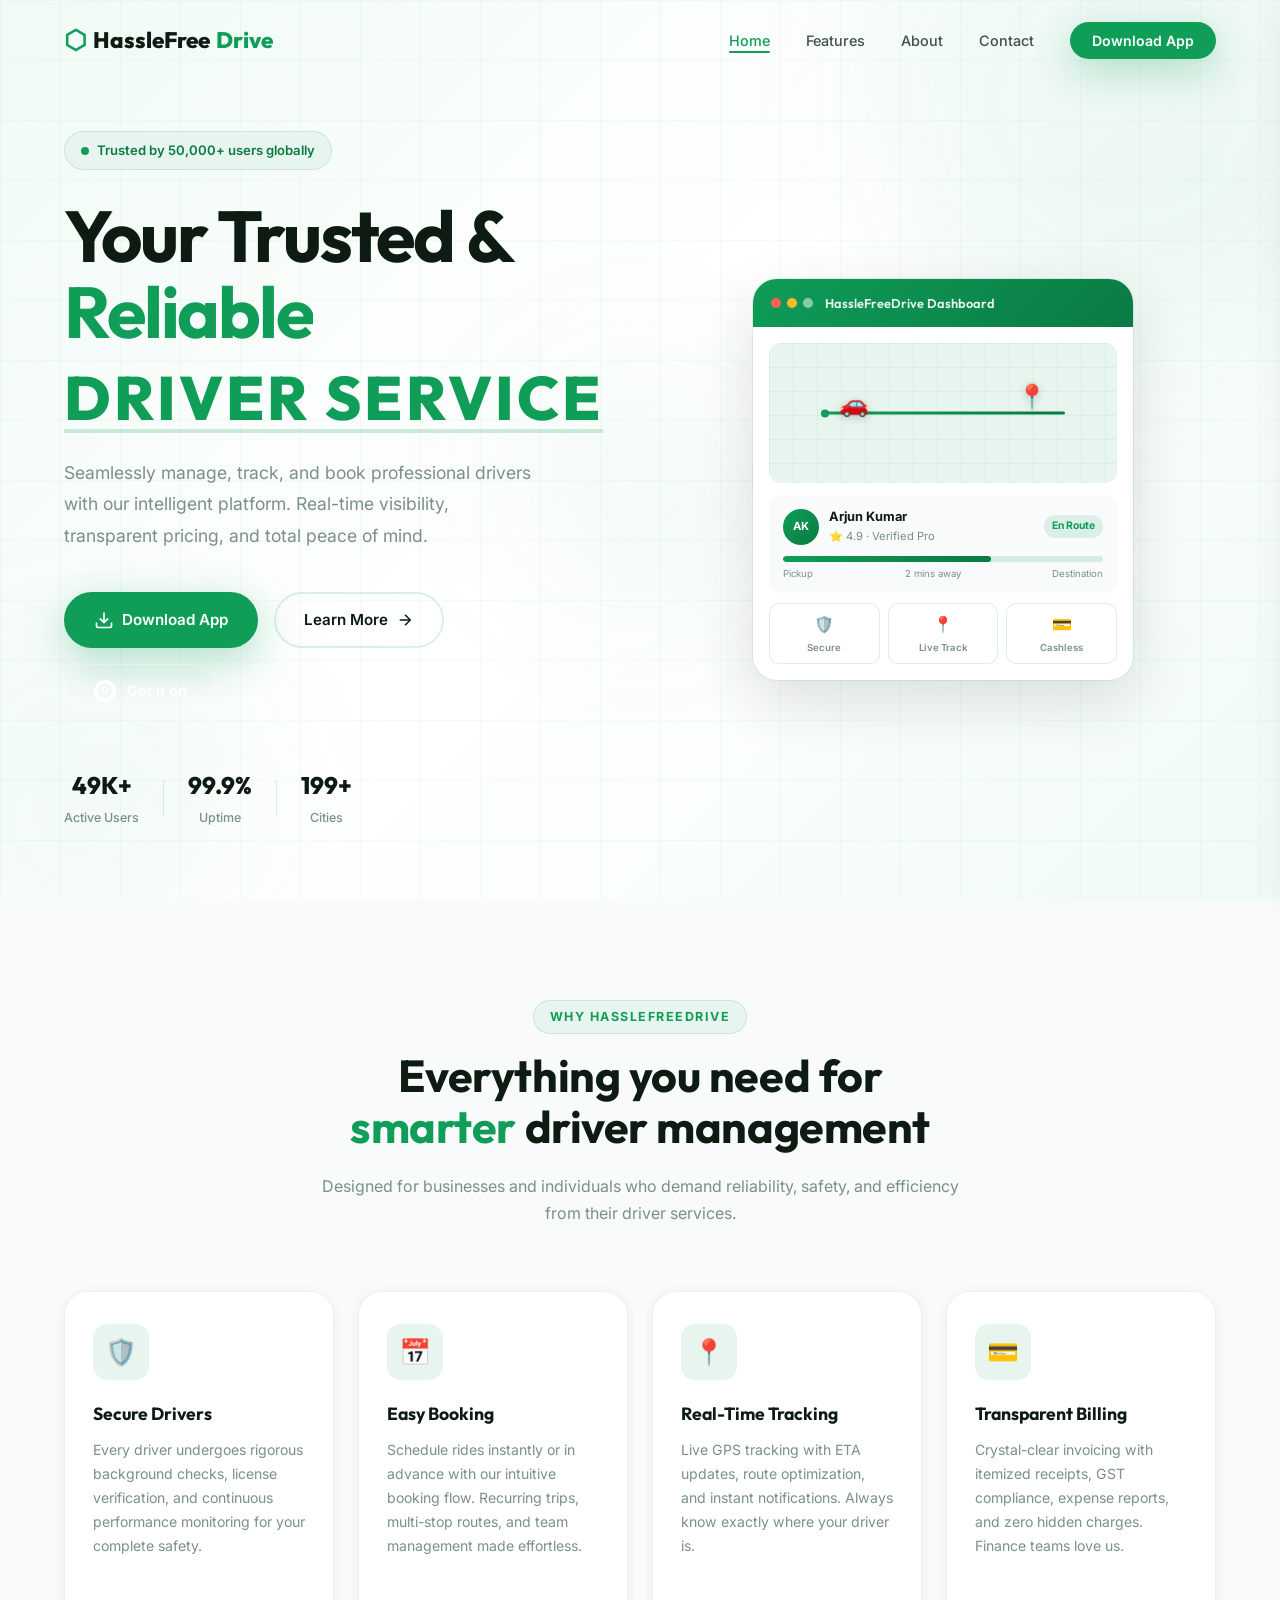
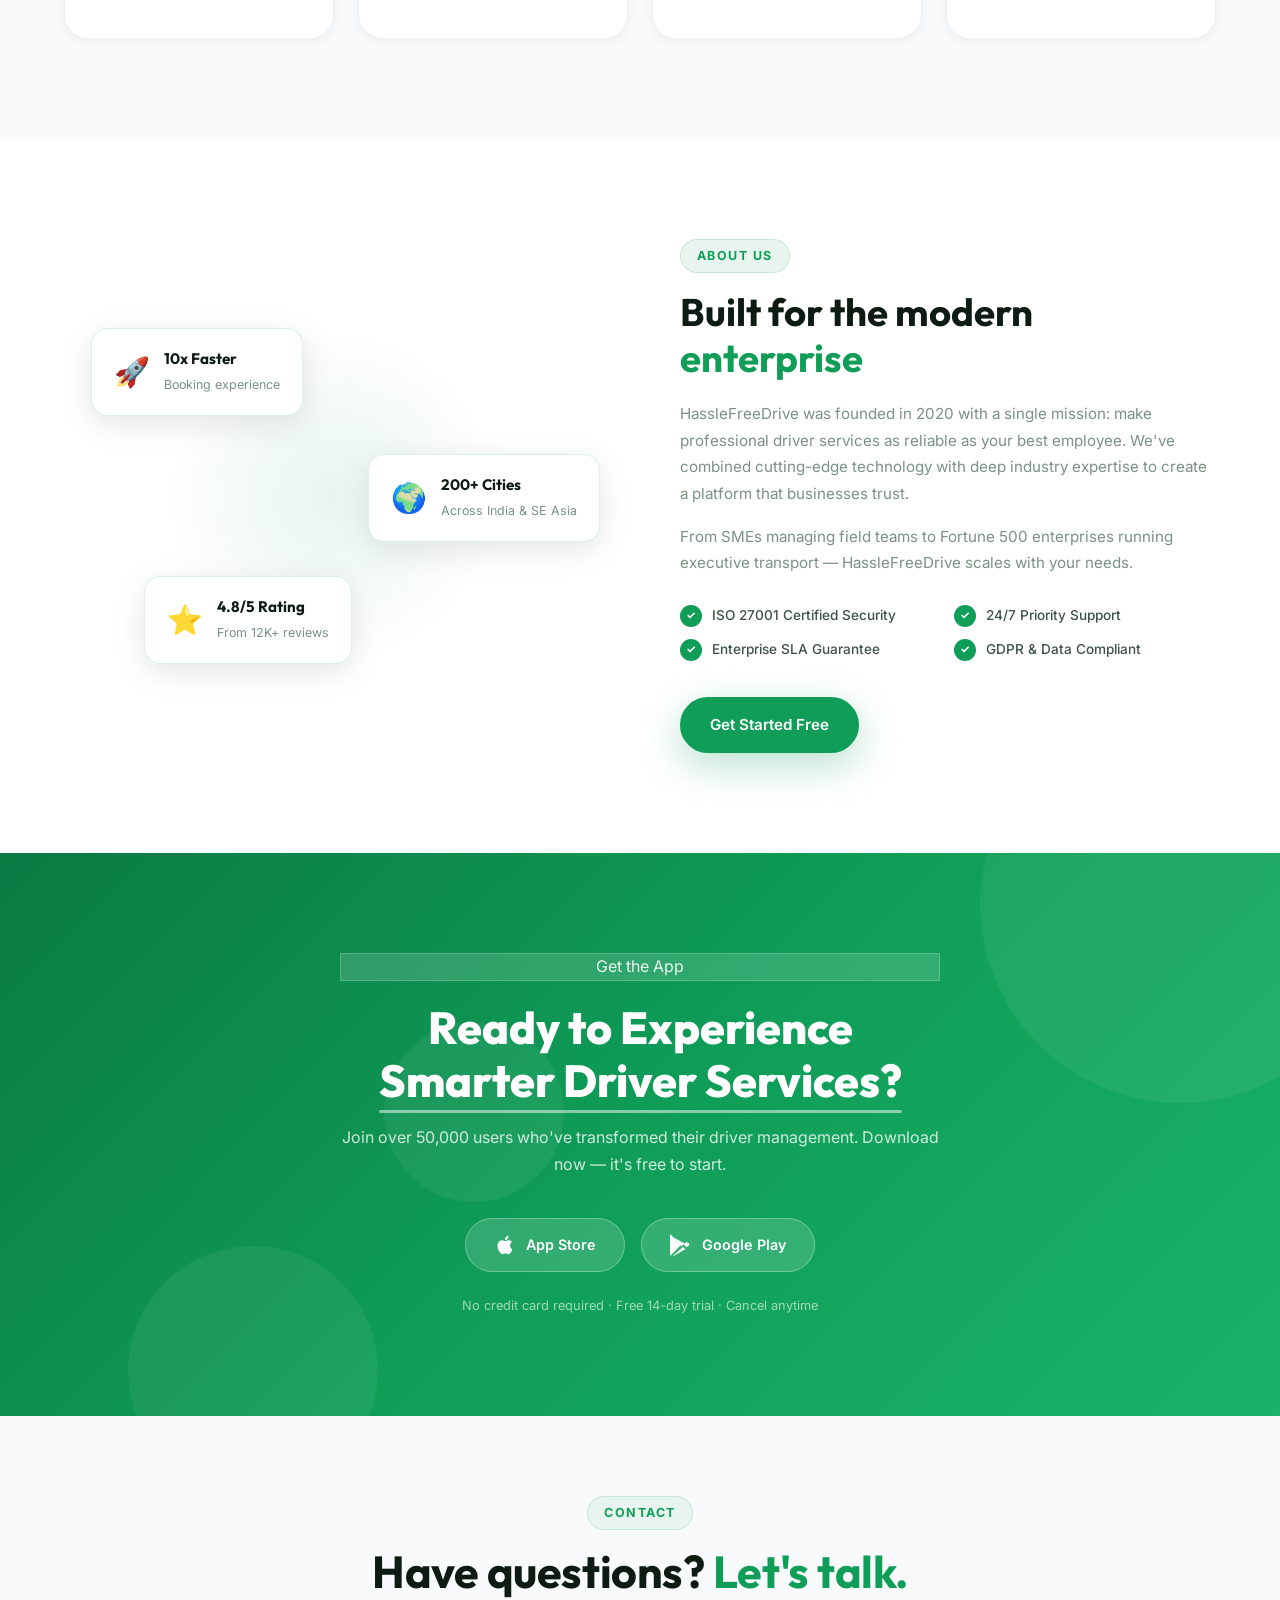
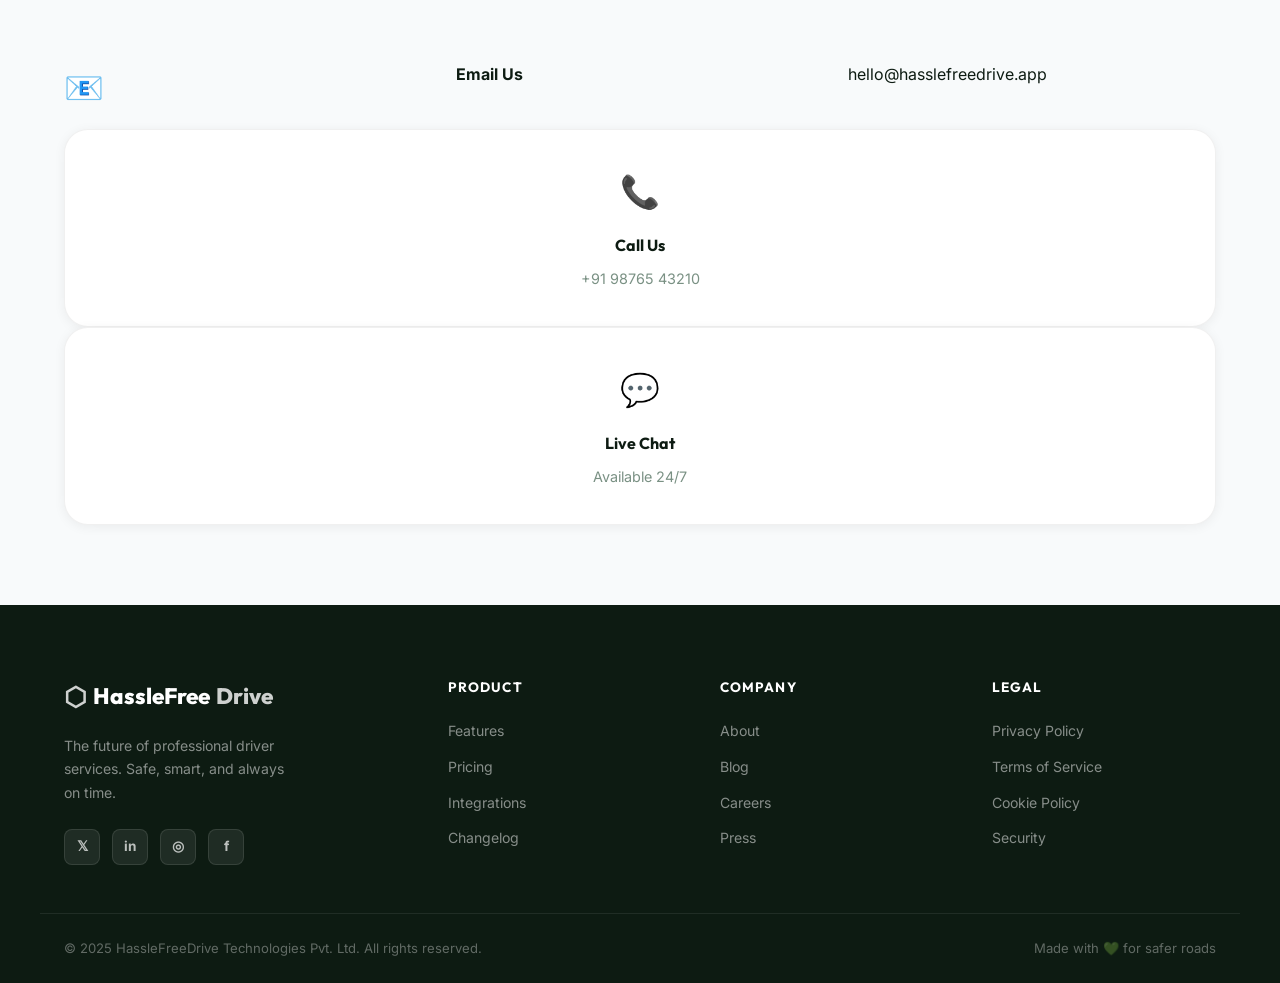
==== commit 46668434: "Updated homepage design" ====
--- a/index.html
+++ b/index.html
@@ -1,13 +1,16 @@
 <!DOCTYPE html>
 <html lang="en">
+
 <head>
   <meta charset="UTF-8" />
-  <meta name="viewport" content="width=device-width, initial-scale=1.0"/>
+  <meta name="viewport" content="width=device-width, initial-scale=1.0" />
   <title>HassleFreeDrive – Smart Driver Service Management</title>
-  <link rel="preconnect" href="https://fonts.googleapis.com">
-  <link href="https://fonts.googleapis.com/css2?family=Clash+Display:wght@400;500;600;700&family=Syne:wght@400;500;600;700;800&family=DM+Sans:ital,wght@0,300;0,400;0,500;1,300&display=swap" rel="stylesheet">
+  <link
+    href="https://fonts.googleapis.com/css2?family=Outfit:wght@300;400;500;600;700&family=Inter:wght@300;400;500;600&family=Cormorant+Garamond:ital,wght@1,600;1,700&display=swap"
+    rel="stylesheet">
   <link rel="stylesheet" href="styles.css" />
 </head>
+
 <body>
 
   <!-- ========== NAVBAR ========== -->
@@ -68,19 +71,36 @@
             <span class="word">Professional</span>
             <span class="word">On-Time</span>
           </span><br>
-          Driver Service
+          <span class="accent-font">Driver Service</span>
         </h1>
         <p class="hero-desc">
-          Seamlessly manage, track, and book professional drivers with our intelligent platform. Real-time visibility, transparent pricing, and total peace of mind.
+          Seamlessly manage, track, and book professional drivers with our intelligent platform. Real-time visibility,
+          transparent pricing, and total peace of mind.
         </p>
         <div class="hero-ctas">
           <a href="#download" class="btn-primary">
-            <svg width="20" height="20" viewBox="0 0 24 24" fill="none" stroke="currentColor" stroke-width="2"><path d="M21 15v4a2 2 0 0 1-2 2H5a2 2 0 0 1-2-2v-4"/><polyline points="7 10 12 15 17 10"/><line x1="12" y1="15" x2="12" y2="3"/></svg>
+            <svg width="20" height="20" viewBox="0 0 24 24" fill="none" stroke="currentColor" stroke-width="2">
+              <path d="M21 15v4a2 2 0 0 1-2 2H5a2 2 0 0 1-2-2v-4" />
+              <polyline points="7 10 12 15 17 10" />
+              <line x1="12" y1="15" x2="12" y2="3" />
+            </svg>
             Download App
           </a>
           <a href="#features" class="btn-outline">
             Learn More
-            <svg width="18" height="18" viewBox="0 0 24 24" fill="none" stroke="currentColor" stroke-width="2"><line x1="5" y1="12" x2="19" y2="12"/><polyline points="12 5 19 12 12 19"/></svg>
+            <svg width="18" height="18" viewBox="0 0 24 24" fill="none" stroke="currentColor" stroke-width="2">
+              <line x1="5" y1="12" x2="19" y2="12" />
+              <polyline points="12 5 19 12 12 19" />
+            </svg>
+          </a>
+          <a href="#features" class="cta-store-btn">
+            <svg width="24" height="24" viewBox="0 0 24 24" fill="none" stroke="currentColor" stroke-width="2">
+              <path
+                d="M12 2C6.48 2 2 6.48 2 12C2 17.52 6.48 22 12 22C17.52 22 22 17.52 22 12C22 6.48 17.52 2 12 2ZM12 20C7.58 20 4 16.42 4 12C4 7.58 7.58 4 12 4C16.42 4 20 7.58 20 12C20 16.42 16.42 20 12 20Z" />
+              <path
+                d="M12 14C11.17 14 10.5 13.43 10 12.86C9.5 12.29 9 11.62 9 11C9 10.38 9.5 9.71 10 9.14C10.5 8.57 11.17 8 12 8C12.83 8 13.5 8.57 14 9.14C14.5 9.71 15 10.38 15 11C15 11.62 14.5 12.29 14 12.86C13.5 13.43 12.83 14 12 14Z" />
+            </svg>
+            Get it on
           </a>
         </div>
         <div class="hero-stats">
@@ -100,7 +120,7 @@
               <div class="mockup-dots">
                 <span></span><span></span><span></span>
               </div>
-              <div class="mockup-title">DriveSync Dashboard</div>
+              <div class="mockup-title">HassleFreeDrive Dashboard</div>
             </div>
             <div class="mockup-body">
               <div class="mockup-map">
@@ -119,7 +139,9 @@
                   <div class="driver-status-badge">En Route</div>
                 </div>
                 <div class="trip-progress">
-                  <div class="progress-bar"><div class="progress-fill"></div></div>
+                  <div class="progress-bar">
+                    <div class="progress-fill"></div>
+                  </div>
                   <div class="progress-labels"><span>Pickup</span><span>2 mins away</span><span>Destination</span></div>
                 </div>
               </div>
@@ -139,31 +161,17 @@
               </div>
             </div>
           </div>
-          <!-- Floating cards -->
-          <div class="float-card card-trip float-anim-2">
-            <div class="fc-icon">✅</div>
-            <div><div class="fc-title">Trip Completed</div><div class="fc-sub">Sector 18 → Airport</div></div>
-          </div>
-          <div class="float-card card-safe float-anim-3">
-            <div class="fc-icon">🛡️</div>
-            <div><div class="fc-title">Driver Verified</div><div class="fc-sub">Background checked</div></div>
-          </div>
-        </div>
-      </div>
-    </div>
-    <div class="hero-scroll-hint">
-      <span>Scroll to explore</span>
-      <div class="scroll-arrow"></div>
-    </div>
+        </div>
   </section>
 
   <!-- ========== FEATURES ========== -->
   <section class="features" id="features">
     <div class="section-container">
       <div class="section-header reveal-up">
-        <div class="section-tag">Why DriveSync</div>
+        <div class="section-tag">Why HassleFreeDrive</div>
         <h2>Everything you need for <span class="text-green">smarter</span> driver management</h2>
-        <p>Designed for businesses and individuals who demand reliability, safety, and efficiency from their driver services.</p>
+        <p>Designed for businesses and individuals who demand reliability, safety, and efficiency from their driver
+          services.</p>
       </div>
 
       <div class="features-grid">
@@ -172,7 +180,8 @@
             <div class="card-icon">🛡️</div>
           </div>
           <h3>Secure Drivers</h3>
-          <p>Every driver undergoes rigorous background checks, license verification, and continuous performance monitoring for your complete safety.</p>
+          <p>Every driver undergoes rigorous background checks, license verification, and continuous performance
+            monitoring for your complete safety.</p>
           <div class="card-arrow">→</div>
         </div>
 
@@ -181,7 +190,8 @@
             <div class="card-icon">📅</div>
           </div>
           <h3>Easy Booking</h3>
-          <p>Schedule rides instantly or in advance with our intuitive booking flow. Recurring trips, multi-stop routes, and team management made effortless.</p>
+          <p>Schedule rides instantly or in advance with our intuitive booking flow. Recurring trips, multi-stop routes,
+            and team management made effortless.</p>
           <div class="card-arrow">→</div>
         </div>
 
@@ -190,7 +200,8 @@
             <div class="card-icon">📍</div>
           </div>
           <h3>Real-Time Tracking</h3>
-          <p>Live GPS tracking with ETA updates, route optimization, and instant notifications. Always know exactly where your driver is.</p>
+          <p>Live GPS tracking with ETA updates, route optimization, and instant notifications. Always know exactly
+            where your driver is.</p>
           <div class="card-arrow">→</div>
         </div>
 
@@ -199,7 +210,8 @@
             <div class="card-icon">💳</div>
           </div>
           <h3>Transparent Billing</h3>
-          <p>Crystal-clear invoicing with itemized receipts, GST compliance, expense reports, and zero hidden charges. Finance teams love us.</p>
+          <p>Crystal-clear invoicing with itemized receipts, GST compliance, expense reports, and zero hidden charges.
+            Finance teams love us.</p>
           <div class="card-arrow">→</div>
         </div>
       </div>
@@ -241,8 +253,13 @@
         <div class="about-content reveal-right">
           <div class="section-tag">About Us</div>
           <h2>Built for the modern <span class="text-green">enterprise</span></h2>
-          <p>DriveSync was founded in 2020 with a single mission: make professional driver services as reliable as your best employee. We've combined cutting-edge technology with deep industry expertise to create a platform that businesses trust.</p>
-          <p>From SMEs managing field teams to Fortune 500 enterprises running executive transport — DriveSync scales with your needs.</p>
+          <p>HassleFreeDrive was founded in 2020 with a single mission: make professional driver services as reliable as
+            your
+            best employee. We've combined cutting-edge technology with deep industry expertise to create a platform that
+            businesses trust.</p>
+          <p>From SMEs managing field teams to Fortune 500 enterprises running executive transport — HassleFreeDrive
+            scales
+            with your needs.</p>
           <div class="about-pillars">
             <div class="pillar">
               <div class="pillar-icon">✓</div>
@@ -281,11 +298,17 @@
         <p>Join over 50,000 users who've transformed their driver management. Download now — it's free to start.</p>
         <div class="cta-buttons">
           <a href="#" class="cta-store-btn">
-            <svg width="22" height="22" viewBox="0 0 24 24" fill="currentColor"><path d="M18.71 19.5c-.83 1.24-1.71 2.45-3.05 2.47-1.34.03-1.77-.79-3.29-.79-1.53 0-2 .77-3.27.82-1.31.05-2.3-1.32-3.14-2.53C4.25 17 2.94 12.45 4.7 9.39c.87-1.52 2.43-2.48 4.12-2.51 1.28-.02 2.5.87 3.29.87.78 0 2.26-1.07 3.8-.91.65.03 2.47.26 3.64 1.98-.09.06-2.17 1.28-2.15 3.81.03 3.02 2.65 4.03 2.68 4.04-.03.07-.42 1.44-1.38 2.83M13 3.5c.73-.83 1.94-1.46 2.94-1.5.13 1.17-.34 2.35-1.04 3.19-.69.85-1.83 1.51-2.95 1.42-.15-1.15.41-2.35 1.05-3.11z"/></svg>
+            <svg width="22" height="22" viewBox="0 0 24 24" fill="currentColor">
+              <path
+                d="M18.71 19.5c-.83 1.24-1.71 2.45-3.05 2.47-1.34.03-1.77-.79-3.29-.79-1.53 0-2 .77-3.27.82-1.31.05-2.3-1.32-3.14-2.53C4.25 17 2.94 12.45 4.7 9.39c.87-1.52 2.43-2.48 4.12-2.51 1.28-.02 2.5.87 3.29.87.78 0 2.26-1.07 3.8-.91.65.03 2.47.26 3.64 1.98-.09.06-2.17 1.28-2.15 3.81.03 3.02 2.65 4.03 2.68 4.04-.03.07-.42 1.44-1.38 2.83M13 3.5c.73-.83 1.94-1.46 2.94-1.5.13 1.17-.34 2.35-1.04 3.19-.69.85-1.83 1.51-2.95 1.42-.15-1.15.41-2.35 1.05-3.11z" />
+            </svg>
             App Store
           </a>
           <a href="#" class="cta-store-btn">
-            <svg width="22" height="22" viewBox="0 0 24 24" fill="currentColor"><path d="M3.18 23.76c.35.2.74.24 1.12.1l12.5-7.21-2.54-2.54-11.08 9.65zM20.44 10.2L17.76 8.7 14.92 11.5l2.88 2.88 2.66-1.5c.76-.47.76-2.2-.02-2.68zM.63.49C.24.84 0 1.46 0 2.3v19.38c0 .84.24 1.46.63 1.81l.1.1L11.26 12.5v-.26L.73.39l-.1.1zM12.5 13.73l3.28-3.28-11.6-6.7 8.32 10z"/></svg>
+            <svg width="22" height="22" viewBox="0 0 24 24" fill="currentColor">
+              <path
+                d="M3.18 23.76c.35.2.74.24 1.12.1l12.5-7.21-2.54-2.54-11.08 9.65zM20.44 10.2L17.76 8.7 14.92 11.5l2.88 2.88 2.66-1.5c.76-.47.76-2.2-.02-2.68zM.63.49C.24.84 0 1.46 0 2.3v19.38c0 .84.24 1.46.63 1.81l.1.1L11.26 12.5v-.26L.73.39l-.1.1zM12.5 13.73l3.28-3.28-11.6-6.7 8.32 10z" />
+            </svg>
             Google Play
           </a>
         </div>
@@ -302,22 +325,21 @@
         <h2>Have questions? <span class="text-green">Let's talk.</span></h2>
       </div>
       <div class="contact-grid">
-        <div class="contact-card reveal-up" style="--delay:0.1s">
-          <div class="contact-icon">📧</div>
-          <h4>Email Us</h4>
-          <p>hello@drivesync.app</p>
-        </div>
-        <div class="contact-card reveal-up" style="--delay:0.2s">
-          <div class="contact-icon">📞</div>
-          <h4>Call Us</h4>
-          <p>+91 98765 43210</p>
-        </div>
-        <div class="contact-card reveal-up" style="--delay:0.3s">
-          <div class="contact-icon">💬</div>
-          <h4>Live Chat</h4>
-          <p>Available 24/7</p>
-        </div>
-      </div>
+        <div class="contact-icon">📧</div>
+        <h4>Email Us</h4>
+        <p>hello@hasslefreedrive.app</p>
+      </div>
+      <div class="contact-card reveal-up" style="--delay:0.2s">
+        <div class="contact-icon">📞</div>
+        <h4>Call Us</h4>
+        <p>+91 98765 43210</p>
+      </div>
+      <div class="contact-card reveal-up" style="--delay:0.3s">
+        <div class="contact-icon">💬</div>
+        <h4>Live Chat</h4>
+        <p>Available 24/7</p>
+      </div>
+    </div>
     </div>
   </section>
 
@@ -327,7 +349,7 @@
       <div class="footer-brand">
         <a href="#" class="logo logo-white">
           <span class="logo-icon">⬡</span>
-          Drive<span>Sync</span>
+          HassleFree<span>Drive</span>
         </a>
         <p>The future of professional driver services. Safe, smart, and always on time.</p>
         <div class="social-icons">
@@ -368,11 +390,12 @@
       </div>
     </div>
     <div class="footer-bottom">
-      <p>© 2025 DriveSync Technologies Pvt. Ltd. All rights reserved.</p>
+      <p>© 2025 HassleFreeDrive Technologies Pvt. Ltd. All rights reserved.</p>
       <p>Made with 💚 for safer roads</p>
     </div>
   </footer>
 
   <script src="script.js"></script>
 </body>
+
 </html>
--- a/styles.css
+++ b/styles.css
@@ -1,10 +1,16 @@
 /* ========================================
-   DriveSync – Landing Page Styles
+   HassleFreeDrive – Landing Page Styles
    White + Green | Premium SaaS
    ======================================== */
 
 /* ── Reset & Variables ── */
-*, *::before, *::after { box-sizing: border-box; margin: 0; padding: 0; }
+*,
+*::before,
+*::after {
+  box-sizing: border-box;
+  margin: 0;
+  padding: 0;
+}
 
 :root {
   --green: #0F9D58;
@@ -18,17 +24,21 @@
   --text-mid: #3D5245;
   --text-light: #7A9184;
   --border: rgba(15, 157, 88, 0.15);
-  --shadow-sm: 0 2px 12px rgba(0,0,0,0.06);
-  --shadow-md: 0 8px 32px rgba(0,0,0,0.10);
-  --shadow-lg: 0 20px 60px rgba(0,0,0,0.12);
+  --shadow-sm: 0 2px 12px rgba(0, 0, 0, 0.06);
+  --shadow-md: 0 8px 32px rgba(0, 0, 0, 0.10);
+  --shadow-lg: 0 20px 60px rgba(0, 0, 0, 0.12);
   --shadow-green: 0 12px 40px rgba(15, 157, 88, 0.3);
-  --font-display: 'Syne', sans-serif;
-  --font-body: 'DM Sans', sans-serif;
+  --font-display: 'Outfit', sans-serif;
+  --font-body: 'Inter', sans-serif;
+  --font-accent: 'Cormorant Garamond', serif;
   --r: 16px;
   --r-lg: 24px;
 }
 
-html { scroll-behavior: smooth; font-size: 16px; }
+html {
+  scroll-behavior: smooth;
+  font-size: 16px;
+}
 
 body {
   font-family: var(--font-body);
@@ -38,12 +48,24 @@
   line-height: 1.6;
 }
 
-a { text-decoration: none; color: inherit; }
-ul { list-style: none; }
-img { max-width: 100%; display: block; }
+a {
+  text-decoration: none;
+  color: inherit;
+}
+
+ul {
+  list-style: none;
+}
+
+img {
+  max-width: 100%;
+  display: block;
+}
 
 /* ── Utility ── */
-.text-green { color: var(--green); }
+.text-green {
+  color: var(--green);
+}
 
 .section-container {
   max-width: 1200px;
@@ -73,11 +95,12 @@
 
 .section-header h2 {
   font-family: var(--font-display);
-  font-size: clamp(1.8rem, 3.5vw, 2.6rem);
+  font-size: clamp(2rem, 4vw, 2.8rem);
   font-weight: 700;
-  line-height: 1.2;
+  line-height: 1.15;
   color: var(--text-dark);
-  margin-bottom: 16px;
+  margin-bottom: 20px;
+  letter-spacing: -0.01em;
 }
 
 .section-header p {
@@ -104,9 +127,10 @@
   box-shadow: var(--shadow-green);
   white-space: nowrap;
 }
+
 .btn-primary:hover {
   transform: translateY(-3px);
-  box-shadow: 0 16px 48px rgba(15,157,88,0.45);
+  box-shadow: 0 16px 48px rgba(15, 157, 88, 0.45);
   background: var(--green-light);
 }
 
@@ -126,6 +150,7 @@
   transition: all 0.3s ease;
   white-space: nowrap;
 }
+
 .btn-outline:hover {
   border-color: var(--green);
   color: var(--green);
@@ -138,17 +163,20 @@
    ======================================== */
 .navbar {
   position: fixed;
-  top: 0; left: 0; right: 0;
+  top: 0;
+  left: 0;
+  right: 0;
   z-index: 1000;
   padding: 20px 0;
   transition: all 0.4s ease;
 }
+
 .navbar.scrolled {
-  background: rgba(255,255,255,0.95);
+  background: rgba(255, 255, 255, 0.95);
   backdrop-filter: blur(20px);
   -webkit-backdrop-filter: blur(20px);
   padding: 12px 0;
-  box-shadow: 0 2px 30px rgba(0,0,0,0.08);
+  box-shadow: 0 2px 30px rgba(0, 0, 0, 0.08);
 }
 
 .nav-container {
@@ -169,10 +197,23 @@
   align-items: center;
   gap: 6px;
 }
-.logo span { color: var(--green); }
-.logo-icon { font-size: 1.6rem; color: var(--green); }
-.logo.logo-white { color: var(--white); }
-.logo.logo-white span { color: rgba(255,255,255,0.8); }
+
+.logo span {
+  color: var(--green);
+}
+
+.logo-icon {
+  font-size: 1.6rem;
+  color: var(--green);
+}
+
+.logo.logo-white {
+  color: var(--white);
+}
+
+.logo.logo-white span {
+  color: rgba(255, 255, 255, 0.8);
+}
 
 .nav-links {
   display: flex;
@@ -188,17 +229,26 @@
   padding: 4px 0;
   transition: color 0.3s;
 }
+
 .nav-link::after {
   content: '';
   position: absolute;
-  bottom: 0; left: 0;
-  width: 0; height: 2px;
+  bottom: 0;
+  left: 0;
+  width: 0;
+  height: 2px;
   background: var(--green);
   border-radius: 2px;
   transition: width 0.3s ease;
 }
-.nav-link:hover { color: var(--green); }
-.nav-link:hover::after { width: 100%; }
+
+.nav-link:hover {
+  color: var(--green);
+}
+
+.nav-link:hover::after {
+  width: 100%;
+}
 
 .nav-cta {
   background: var(--green);
@@ -210,9 +260,10 @@
   transition: all 0.3s ease;
   box-shadow: var(--shadow-green);
 }
+
 .nav-cta:hover {
   transform: translateY(-2px);
-  box-shadow: 0 12px 32px rgba(15,157,88,0.4);
+  box-shadow: 0 12px 32px rgba(15, 157, 88, 0.4);
   background: var(--green-light);
 }
 
@@ -225,6 +276,7 @@
   cursor: pointer;
   padding: 4px;
 }
+
 .hamburger span {
   display: block;
   width: 24px;
@@ -239,24 +291,31 @@
   display: none;
   position: fixed;
   inset: 0;
-  background: rgba(0,0,0,0.4);
+  background: rgba(0, 0, 0, 0.4);
   z-index: 1001;
   backdrop-filter: blur(4px);
 }
-.mobile-overlay.active { display: block; }
+
+.mobile-overlay.active {
+  display: block;
+}
 
 .mobile-nav {
   position: fixed;
-  top: 0; right: -300px;
+  top: 0;
+  right: -300px;
   width: 280px;
   height: 100vh;
   background: var(--white);
   z-index: 1002;
   padding: 32px 24px;
   transition: right 0.4s cubic-bezier(0.4, 0, 0.2, 1);
-  box-shadow: -8px 0 40px rgba(0,0,0,0.1);
-}
-.mobile-nav.active { right: 0; }
+  box-shadow: -8px 0 40px rgba(0, 0, 0, 0.1);
+}
+
+.mobile-nav.active {
+  right: 0;
+}
 
 .mobile-close {
   background: none;
@@ -268,9 +327,16 @@
   display: block;
   transition: color 0.2s;
 }
-.mobile-close:hover { color: var(--green); }
-
-.mobile-nav ul { display: flex; flex-direction: column; gap: 8px; }
+
+.mobile-close:hover {
+  color: var(--green);
+}
+
+.mobile-nav ul {
+  display: flex;
+  flex-direction: column;
+  gap: 8px;
+}
 
 .mob-link {
   display: block;
@@ -281,7 +347,11 @@
   border-radius: 10px;
   transition: all 0.2s;
 }
-.mob-link:hover { background: var(--green-pale); color: var(--green); }
+
+.mob-link:hover {
+  background: var(--green-pale);
+  color: var(--green);
+}
 
 .mob-cta {
   display: block;
@@ -296,7 +366,10 @@
   transition: all 0.3s;
   box-shadow: var(--shadow-green);
 }
-.mob-cta:hover { transform: translateY(-2px); }
+
+.mob-cta:hover {
+  transform: translateY(-2px);
+}
 
 /* ========================================
    HERO
@@ -326,37 +399,56 @@
   opacity: 0.5;
   animation: blobFloat 8s ease-in-out infinite;
 }
+
 .blob1 {
-  width: 500px; height: 500px;
-  background: rgba(15,157,88,0.12);
-  top: -150px; right: -100px;
+  width: 500px;
+  height: 500px;
+  background: rgba(15, 157, 88, 0.12);
+  top: -150px;
+  right: -100px;
   animation-delay: 0s;
 }
+
 .blob2 {
-  width: 350px; height: 350px;
-  background: rgba(15,157,88,0.08);
-  bottom: -80px; left: -80px;
+  width: 350px;
+  height: 350px;
+  background: rgba(15, 157, 88, 0.08);
+  bottom: -80px;
+  left: -80px;
   animation-delay: -3s;
 }
+
 .blob3 {
-  width: 250px; height: 250px;
-  background: rgba(15,157,88,0.1);
-  top: 40%; left: 40%;
+  width: 250px;
+  height: 250px;
+  background: rgba(15, 157, 88, 0.1);
+  top: 40%;
+  left: 40%;
   animation-delay: -5s;
 }
 
 @keyframes blobFloat {
-  0%, 100% { transform: translate(0, 0) scale(1); }
-  33% { transform: translate(20px, -20px) scale(1.05); }
-  66% { transform: translate(-10px, 15px) scale(0.95); }
+
+  0%,
+  100% {
+    transform: translate(0, 0) scale(1);
+  }
+
+  33% {
+    transform: translate(20px, -20px) scale(1.05);
+  }
+
+  66% {
+    transform: translate(-10px, 15px) scale(0.95);
+  }
 }
 
 .grid-lines {
   position: absolute;
   inset: 0;
   background-image:
-    linear-gradient(rgba(15,157,88,0.04) 1px, transparent 1px),
-    linear-gradient(90deg, rgba(15,157,88,0.04) 1px, transparent 1px);
+    linear-gradient(rgba(15, 157, 88, 0.04) 1px, transparent 1px),
+    linear-gradient(90deg, rgba(15, 157, 88, 0.04) 1px, transparent 1px);
   background-size: 60px 60px;
 }
 
@@ -386,25 +478,61 @@
   border-radius: 50px;
   margin-bottom: 28px;
 }
+
 .badge-dot {
-  width: 8px; height: 8px;
+  width: 8px;
+  height: 8px;
   background: var(--green);
   border-radius: 50%;
   animation: pulse 2s ease infinite;
 }
+
 @keyframes pulse {
-  0%, 100% { opacity: 1; transform: scale(1); }
-  50% { opacity: 0.6; transform: scale(1.3); }
+
+  0%,
+  100% {
+    opacity: 1;
+    transform: scale(1);
+  }
+
+  50% {
+    opacity: 0.6;
+    transform: scale(1.3);
+  }
 }
 
 .hero-headline {
   font-family: var(--font-display);
-  font-size: clamp(2.4rem, 5vw, 4rem);
+  font-size: clamp(2.8rem, 6vw, 4.5rem);
+  font-weight: 700;
+  line-height: 1.05;
+  color: var(--text-dark);
+  margin-bottom: 24px;
+  letter-spacing: -0.03em;
+}
+
+.accent-font {
+  font-family: var(--font-display);
   font-weight: 800;
-  line-height: 1.12;
-  color: var(--text-dark);
-  margin-bottom: 20px;
-  letter-spacing: -0.02em;
+  color: var(--green);
+  text-transform: uppercase;
+  letter-spacing: 0.05em;
+  font-size: 0.85em;
+  display: inline-block;
+  margin-top: 8px;
+  position: relative;
+  padding-bottom: 2px;
+}
+
+.accent-font::after {
+  content: '';
+  position: absolute;
+  bottom: 0;
+  left: 0;
+  width: 100%;
+  height: 4px;
+  background: var(--green);
+  opacity: 0.2;
 }
 
 /* Word Rotator */
@@ -420,17 +548,20 @@
   display: block;
   color: var(--green);
   position: absolute;
-  top: 0; left: 0;
+  top: 0;
+  left: 0;
   white-space: nowrap;
   opacity: 0;
   transform: translateY(40px);
   transition: opacity 0.5s ease, transform 0.5s ease;
 }
+
 .word-rotator .word.active {
   opacity: 1;
   transform: translateY(0);
   position: relative;
 }
+
 .word-rotator .word.exit {
   opacity: 0;
   transform: translateY(-40px);
@@ -438,11 +569,12 @@
 }
 
 .hero-desc {
-  font-size: 1.05rem;
+  font-size: 1.1rem;
   color: var(--text-light);
-  line-height: 1.75;
-  max-width: 460px;
-  margin-bottom: 36px;
+  line-height: 1.8;
+  max-width: 480px;
+  margin-bottom: 40px;
+  font-weight: 400;
 }
 
 .hero-ctas {
@@ -457,7 +589,11 @@
   align-items: center;
   gap: 24px;
 }
-.stat { text-align: center; }
+
+.stat {
+  text-align: center;
+}
+
 .stat strong {
   display: block;
   font-family: var(--font-display);
@@ -465,11 +601,13 @@
   font-weight: 800;
   color: var(--text-dark);
 }
+
 .stat span {
   font-size: 0.78rem;
   color: var(--text-light);
   font-weight: 500;
 }
+
 .stat-divider {
   width: 1px;
   height: 36px;
@@ -489,35 +627,62 @@
 
 .glow-ring {
   position: absolute;
-  top: 50%; left: 50%;
+  top: 50%;
+  left: 50%;
   transform: translate(-50%, -50%);
-  width: 420px; height: 420px;
+  width: 420px;
+  height: 420px;
   border-radius: 50%;
-  background: radial-gradient(circle, rgba(15,157,88,0.12) 0%, transparent 70%);
+  background: radial-gradient(circle, rgba(15, 157, 88, 0.12) 0%, transparent 70%);
   animation: glowPulse 4s ease-in-out infinite;
   pointer-events: none;
 }
+
 @keyframes glowPulse {
-  0%, 100% { transform: translate(-50%, -50%) scale(1); opacity: 1; }
-  50% { transform: translate(-50%, -50%) scale(1.1); opacity: 0.7; }
+
+  0%,
+  100% {
+    transform: translate(-50%, -50%) scale(1);
+    opacity: 1;
+  }
+
+  50% {
+    transform: translate(-50%, -50%) scale(1.1);
+    opacity: 0.7;
+  }
 }
 
 .app-mockup {
   background: var(--white);
   border-radius: 24px;
-  box-shadow: var(--shadow-lg), 0 0 0 1px rgba(15,157,88,0.1);
+  box-shadow: var(--shadow-lg), 0 0 0 1px rgba(15, 157, 88, 0.1);
   overflow: hidden;
   position: relative;
   z-index: 2;
 }
 
-.float-anim { animation: float 6s ease-in-out infinite; }
-.float-anim-2 { animation: float 7s ease-in-out infinite 1s; }
-.float-anim-3 { animation: float 5s ease-in-out infinite 2s; }
+.float-anim {
+  animation: float 6s ease-in-out infinite;
+}
+
+.float-anim-2 {
+  animation: float 7s ease-in-out infinite 1s;
+}
+
+.float-anim-3 {
+  animation: float 5s ease-in-out infinite 2s;
+}
 
 @keyframes float {
-  0%, 100% { transform: translateY(0px); }
-  50% { transform: translateY(-12px); }
+
+  0%,
+  100% {
+    transform: translateY(0px);
+  }
+
+  50% {
+    transform: translateY(-12px);
+  }
 }
 
 .mockup-header {
@@ -527,24 +692,41 @@
   align-items: center;
   gap: 12px;
 }
-.mockup-dots { display: flex; gap: 6px; }
+
+.mockup-dots {
+  display: flex;
+  gap: 6px;
+}
+
 .mockup-dots span {
-  width: 10px; height: 10px;
+  width: 10px;
+  height: 10px;
   border-radius: 50%;
-  background: rgba(255,255,255,0.4);
-}
-.mockup-dots span:first-child { background: #ff5f57; }
-.mockup-dots span:nth-child(2) { background: #ffbb2c; }
-.mockup-dots span:last-child { background: rgba(255,255,255,0.5); }
+  background: rgba(255, 255, 255, 0.4);
+}
+
+.mockup-dots span:first-child {
+  background: #ff5f57;
+}
+
+.mockup-dots span:nth-child(2) {
+  background: #ffbb2c;
+}
+
+.mockup-dots span:last-child {
+  background: rgba(255, 255, 255, 0.5);
+}
 
 .mockup-title {
-  color: rgba(255,255,255,0.9);
+  color: rgba(255, 255, 255, 0.9);
   font-size: 0.8rem;
   font-weight: 600;
   font-family: var(--font-display);
 }
 
-.mockup-body { padding: 16px; }
+.mockup-body {
+  padding: 16px;
+}
 
 .mockup-map {
   position: relative;
@@ -554,48 +736,82 @@
   overflow: hidden;
   margin-bottom: 12px;
 }
+
 .map-bg {
   position: absolute;
   inset: 0;
   background-image:
-    linear-gradient(rgba(15,157,88,0.07) 1px, transparent 1px),
-    linear-gradient(90deg, rgba(15,157,88,0.07) 1px, transparent 1px);
+    linear-gradient(rgba(15, 157, 88, 0.07) 1px, transparent 1px),
+    linear-gradient(90deg, rgba(15, 157, 88, 0.07) 1px, transparent 1px);
   background-size: 24px 24px;
 }
+
 .map-route {
   position: absolute;
-  top: 50%; left: 15%;
-  width: 70%; height: 3px;
+  top: 50%;
+  left: 15%;
+  width: 70%;
+  height: 3px;
   background: linear-gradient(90deg, var(--green), var(--green-dark));
   border-radius: 3px;
   transform: translateY(-50%);
 }
+
 .map-route::before {
   content: '';
   position: absolute;
-  top: 50%; left: 0;
+  top: 50%;
+  left: 0;
   transform: translateY(-50%);
-  width: 8px; height: 8px;
+  width: 8px;
+  height: 8px;
   background: var(--green);
   border-radius: 50%;
 }
+
 .map-pin {
   position: absolute;
   font-size: 1.5rem;
-  filter: drop-shadow(0 2px 4px rgba(0,0,0,0.2));
-}
-.driver-pin { top: 30%; left: 20%; animation: driverMove 4s ease-in-out infinite; }
-.dest-pin { top: 25%; right: 20%; }
+  filter: drop-shadow(0 2px 4px rgba(0, 0, 0, 0.2));
+}
+
+.driver-pin {
+  top: 30%;
+  left: 20%;
+  animation: driverMove 4s ease-in-out infinite;
+}
+
+.dest-pin {
+  top: 25%;
+  right: 20%;
+}
 
 @keyframes driverMove {
-  0%, 100% { transform: translateX(0); }
-  50% { transform: translateX(20px); }
-}
-
-.pulse-pin { animation: pinPulse 2s ease-in-out infinite; }
+
+  0%,
+  100% {
+    transform: translateX(0);
+  }
+
+  50% {
+    transform: translateX(20px);
+  }
+}
+
+.pulse-pin {
+  animation: pinPulse 2s ease-in-out infinite;
+}
+
 @keyframes pinPulse {
-  0%, 100% { transform: scale(1); }
-  50% { transform: scale(1.2); }
+
+  0%,
+  100% {
+    transform: scale(1);
+  }
+
+  50% {
+    transform: scale(1.2);
+  }
 }
 
 .mockup-card {
@@ -604,14 +820,17 @@
   padding: 12px 14px;
   margin-bottom: 10px;
 }
+
 .driver-info {
   display: flex;
   align-items: center;
   gap: 10px;
   margin-bottom: 10px;
 }
+
 .driver-avatar {
-  width: 36px; height: 36px;
+  width: 36px;
+  height: 36px;
   background: linear-gradient(135deg, var(--green), var(--green-dark));
   border-radius: 50%;
   display: flex;
@@ -622,11 +841,21 @@
   font-weight: 700;
   flex-shrink: 0;
 }
-.driver-name { font-size: 0.8rem; font-weight: 700; color: var(--text-dark); }
-.driver-rating { font-size: 0.7rem; color: var(--text-light); }
+
+.driver-name {
+  font-size: 0.8rem;
+  font-weight: 700;
+  color: var(--text-dark);
+}
+
+.driver-rating {
+  font-size: 0.7rem;
+  color: var(--text-light);
+}
+
 .driver-status-badge {
   margin-left: auto;
-  background: rgba(15,157,88,0.12);
+  background: rgba(15, 157, 88, 0.12);
   color: var(--green);
   font-size: 0.65rem;
   font-weight: 700;
@@ -637,12 +866,13 @@
 
 /* .trip-progress {} */
 .progress-bar {
-  background: rgba(15,157,88,0.15);
+  background: rgba(15, 157, 88, 0.15);
   border-radius: 4px;
   height: 6px;
   margin-bottom: 4px;
   overflow: hidden;
 }
+
 .progress-fill {
   height: 100%;
   background: linear-gradient(90deg, var(--green), var(--green-dark));
@@ -650,10 +880,17 @@
   width: 65%;
   animation: progressAnim 3s ease-in-out infinite alternate;
 }
+
 @keyframes progressAnim {
-  from { width: 55%; }
-  to { width: 75%; }
-}
+  from {
+    width: 55%;
+  }
+
+  to {
+    width: 75%;
+  }
+}
+
 .progress-labels {
   display: flex;
   justify-content: space-between;
@@ -665,6 +902,7 @@
   display: flex;
   gap: 8px;
 }
+
 .mini-stat {
   flex: 1;
   background: var(--white);
@@ -673,8 +911,17 @@
   padding: 8px;
   text-align: center;
 }
-.mini-icon { font-size: 1rem; margin-bottom: 2px; }
-.mini-label { font-size: 0.6rem; color: var(--text-light); font-weight: 600; }
+
+.mini-icon {
+  font-size: 1rem;
+  margin-bottom: 2px;
+}
+
+.mini-label {
+  font-size: 0.6rem;
+  color: var(--text-light);
+  font-weight: 600;
+}
 
 /* Floating cards */
 .float-card {
@@ -685,38 +932,38 @@
   display: flex;
   align-items: center;
   gap: 10px;
-  box-shadow: 0 8px 32px rgba(0,0,0,0.12);
-  border: 1px solid rgba(15,157,88,0.12);
+  box-shadow: 0 8px 32px rgba(0, 0, 0, 0.12);
+  border: 1px solid rgba(15, 157, 88, 0.12);
   z-index: 3;
   min-width: 170px;
 }
-.card-trip { bottom: 30px; left: -60px; }
-.card-safe { top: 40px; right: -40px; }
-.fc-icon { font-size: 1.4rem; }
-.fc-title { font-size: 0.75rem; font-weight: 700; color: var(--text-dark); }
-.fc-sub { font-size: 0.65rem; color: var(--text-light); }
-
-/* Hero scroll hint */
-.hero-scroll-hint {
-  position: absolute;
-  bottom: 32px; left: 50%;
-  transform: translateX(-50%);
-  display: flex;
-  flex-direction: column;
-  align-items: center;
-  gap: 8px;
-  z-index: 2;
-}
-.hero-scroll-hint span { font-size: 0.75rem; color: var(--text-light); }
-.scroll-arrow {
-  width: 1px; height: 40px;
-  background: linear-gradient(to bottom, var(--text-light), transparent);
-  animation: scrollDown 2s ease-in-out infinite;
-}
-@keyframes scrollDown {
-  0%, 100% { opacity: 0.3; transform: scaleY(1); }
-  50% { opacity: 1; transform: scaleY(1.2); }
-}
+
+.card-trip {
+  bottom: 30px;
+  left: -60px;
+}
+
+.card-safe {
+  top: 40px;
+  right: -40px;
+}
+
+.fc-icon {
+  font-size: 1.4rem;
+}
+
+.fc-title {
+  font-size: 0.75rem;
+  font-weight: 700;
+  color: var(--text-dark);
+}
+
+.fc-sub {
+  font-size: 0.65rem;
+  color: var(--text-light);
+}
+
+/* End Hero Section */
 
 /* ========================================
    FEATURES
@@ -737,31 +984,39 @@
   background: var(--white);
   border-radius: var(--r-lg);
   padding: 32px 28px;
-  border: 1px solid rgba(0,0,0,0.06);
+  border: 1px solid rgba(0, 0, 0, 0.06);
   box-shadow: var(--shadow-sm);
   cursor: pointer;
   transition: all 0.35s ease;
   position: relative;
   overflow: hidden;
 }
+
 .feature-card::before {
   content: '';
   position: absolute;
-  bottom: 0; left: 0;
-  width: 0; height: 3px;
+  bottom: 0;
+  left: 0;
+  width: 0;
+  height: 3px;
   background: var(--green);
   transition: width 0.35s ease;
   border-radius: 0 0 0 var(--r-lg);
 }
+
 .feature-card:hover {
   transform: translateY(-8px);
   box-shadow: var(--shadow-lg);
-  border-color: rgba(15,157,88,0.2);
-}
-.feature-card:hover::before { width: 100%; }
+  border-color: rgba(15, 157, 88, 0.2);
+}
+
+.feature-card:hover::before {
+  width: 100%;
+}
 
 .card-icon-wrap {
-  width: 56px; height: 56px;
+  width: 56px;
+  height: 56px;
   background: var(--green-pale);
   border-radius: 14px;
   display: flex;
@@ -770,11 +1025,20 @@
   margin-bottom: 20px;
   transition: all 0.35s ease;
 }
+
 .feature-card:hover .card-icon-wrap {
   background: var(--green);
 }
-.card-icon { font-size: 1.6rem; transition: transform 0.35s ease; }
-.feature-card:hover .card-icon { transform: scale(1.15); filter: brightness(0) invert(1); }
+
+.card-icon {
+  font-size: 1.6rem;
+  transition: transform 0.35s ease;
+}
+
+.feature-card:hover .card-icon {
+  transform: scale(1.15);
+  filter: brightness(0) invert(1);
+}
 
 .feature-card h3 {
   font-family: var(--font-display);
@@ -783,11 +1047,13 @@
   color: var(--text-dark);
   margin-bottom: 10px;
 }
+
 .feature-card p {
   font-size: 0.88rem;
   color: var(--text-light);
   line-height: 1.7;
 }
+
 .card-arrow {
   margin-top: 20px;
   font-size: 1.1rem;
@@ -797,7 +1063,11 @@
   transform: translateX(-8px);
   transition: all 0.35s ease;
 }
-.feature-card:hover .card-arrow { opacity: 1; transform: translateX(0); }
+
+.feature-card:hover .card-arrow {
+  opacity: 1;
+  transform: translateX(0);
+}
 
 /* ========================================
    ABOUT
@@ -818,21 +1088,35 @@
   position: relative;
   height: 420px;
 }
+
 .about-blob {
   position: absolute;
-  top: 50%; left: 50%;
+  top: 50%;
+  left: 50%;
   transform: translate(-50%, -50%);
-  width: 350px; height: 350px;
+  width: 350px;
+  height: 350px;
   background: radial-gradient(circle, var(--green-pale) 0%, transparent 70%);
   border-radius: 50%;
   animation: blobPulse 6s ease-in-out infinite;
 }
+
 @keyframes blobPulse {
-  0%, 100% { transform: translate(-50%, -50%) scale(1); }
-  50% { transform: translate(-50%, -50%) scale(1.08); }
-}
-
-.about-card-stack { position: relative; height: 100%; }
+
+  0%,
+  100% {
+    transform: translate(-50%, -50%) scale(1);
+  }
+
+  50% {
+    transform: translate(-50%, -50%) scale(1.08);
+  }
+}
+
+.about-card-stack {
+  position: relative;
+  height: 100%;
+}
 
 .abt-card {
   position: absolute;
@@ -846,16 +1130,41 @@
   border: 1px solid var(--border);
   animation: cardHover 6s ease-in-out infinite;
 }
-.ac1 { top: 10%; left: 5%; animation-delay: 0s; }
-.ac2 { top: 40%; right: 0%; animation-delay: -2s; }
-.ac3 { bottom: 10%; left: 15%; animation-delay: -4s; }
+
+.ac1 {
+  top: 10%;
+  left: 5%;
+  animation-delay: 0s;
+}
+
+.ac2 {
+  top: 40%;
+  right: 0%;
+  animation-delay: -2s;
+}
+
+.ac3 {
+  bottom: 10%;
+  left: 15%;
+  animation-delay: -4s;
+}
 
 @keyframes cardHover {
-  0%, 100% { transform: translateY(0); }
-  50% { transform: translateY(-8px); }
-}
-
-.abt-icon { font-size: 1.8rem; }
+
+  0%,
+  100% {
+    transform: translateY(0);
+  }
+
+  50% {
+    transform: translateY(-8px);
+  }
+}
+
+.abt-icon {
+  font-size: 1.8rem;
+}
+
 .abt-text strong {
   display: block;
   font-family: var(--font-display);
@@ -863,9 +1172,16 @@
   font-weight: 700;
   color: var(--text-dark);
 }
-.abt-text span { font-size: 0.78rem; color: var(--text-light); }
-
-.about-content .section-tag { margin-bottom: 16px; }
+
+.abt-text span {
+  font-size: 0.78rem;
+  color: var(--text-light);
+}
+
+.about-content .section-tag {
+  margin-bottom: 16px;
+}
+
 .about-content h2 {
   font-family: var(--font-display);
   font-size: clamp(1.8rem, 3vw, 2.4rem);
@@ -873,6 +1189,7 @@
   line-height: 1.2;
   margin-bottom: 20px;
 }
+
 .about-content p {
   color: var(--text-light);
   font-size: 0.95rem;
@@ -886,6 +1203,7 @@
   gap: 12px;
   margin: 28px 0 36px;
 }
+
 .pillar {
   display: flex;
   align-items: center;
@@ -894,8 +1212,10 @@
   color: var(--text-mid);
   font-weight: 500;
 }
+
 .pillar-icon {
-  width: 22px; height: 22px;
+  width: 22px;
+  height: 22px;
   background: var(--green);
   color: white;
   border-radius: 50%;
@@ -917,21 +1237,58 @@
   overflow: hidden;
 }
 
-.cta-shapes { position: absolute; inset: 0; pointer-events: none; overflow: hidden; }
+.cta-shapes {
+  position: absolute;
+  inset: 0;
+  pointer-events: none;
+  overflow: hidden;
+}
+
 .cta-shape {
   position: absolute;
   border-radius: 50%;
-  background: rgba(255,255,255,0.06);
+  background: rgba(255, 255, 255, 0.06);
   animation: shapeDrift 10s ease-in-out infinite;
 }
-.s1 { width: 400px; height: 400px; top: -150px; right: -100px; animation-delay: 0s; }
-.s2 { width: 250px; height: 250px; bottom: -80px; left: 10%; animation-delay: -3s; }
-.s3 { width: 180px; height: 180px; top: 30%; left: 30%; animation-delay: -6s; }
+
+.s1 {
+  width: 400px;
+  height: 400px;
+  top: -150px;
+  right: -100px;
+  animation-delay: 0s;
+}
+
+.s2 {
+  width: 250px;
+  height: 250px;
+  bottom: -80px;
+  left: 10%;
+  animation-delay: -3s;
+}
+
+.s3 {
+  width: 180px;
+  height: 180px;
+  top: 30%;
+  left: 30%;
+  animation-delay: -6s;
+}
 
 @keyframes shapeDrift {
-  0%, 100% { transform: translate(0, 0) rotate(0deg); }
-  33% { transform: translate(20px, -20px) rotate(120deg); }
-  66% { transform: translate(-10px, 15px) rotate(240deg); }
+
+  0%,
+  100% {
+    transform: translate(0, 0) rotate(0deg);
+  }
+
+  33% {
+    transform: translate(20px, -20px) rotate(120deg);
+  }
+
+  66% {
+    transform: translate(-10px, 15px) rotate(240deg);
+  }
 }
 
 .cta-content {
@@ -943,9 +1300,9 @@
 }
 
 .cta-content .cta-tag {
-  background: rgba(255,255,255,0.15);
-  color: rgba(255,255,255,0.9);
-  border: 1px solid rgba(255,255,255,0.2);
+  background: rgba(255, 255, 255, 0.15);
+  color: rgba(255, 255, 255, 0.9);
+  border: 1px solid rgba(255, 255, 255, 0.2);
   margin-bottom: 20px;
 }
 
@@ -957,52 +1314,63 @@
   line-height: 1.2;
   margin-bottom: 16px;
 }
+
 .cta-highlight {
   position: relative;
   display: inline;
 }
+
 .cta-highlight::after {
   content: '';
   position: absolute;
-  bottom: -4px; left: 0;
-  width: 100%; height: 3px;
-  background: rgba(255,255,255,0.5);
+  bottom: -4px;
+  left: 0;
+  width: 100%;
+  height: 3px;
+  background: rgba(255, 255, 255, 0.5);
   border-radius: 2px;
 }
 
 .cta-content p {
-  color: rgba(255,255,255,0.8);
+  color: rgba(255, 255, 255, 0.8);
   font-size: 1rem;
   margin-bottom: 40px;
   line-height: 1.7;
 }
 
-.cta-buttons { display: flex; gap: 16px; justify-content: center; flex-wrap: wrap; margin-bottom: 24px; }
+.cta-buttons {
+  display: flex;
+  gap: 16px;
+  justify-content: center;
+  flex-wrap: wrap;
+  margin-bottom: 24px;
+}
 
 .cta-store-btn {
   display: inline-flex;
   align-items: center;
   gap: 10px;
-  background: rgba(255,255,255,0.15);
+  background: rgba(255, 255, 255, 0.15);
   color: var(--white);
   font-size: 0.9rem;
   font-weight: 600;
   padding: 14px 28px;
   border-radius: 50px;
-  border: 1px solid rgba(255,255,255,0.3);
+  border: 1px solid rgba(255, 255, 255, 0.3);
   backdrop-filter: blur(10px);
   transition: all 0.3s ease;
   cursor: pointer;
 }
+
 .cta-store-btn:hover {
   background: var(--white);
   color: var(--green);
   transform: translateY(-3px);
-  box-shadow: 0 12px 32px rgba(0,0,0,0.2);
+  box-shadow: 0 12px 32px rgba(0, 0, 0, 0.2);
 }
 
 .cta-note {
-  color: rgba(255,255,255,0.6);
+  color: rgba(255, 255, 255, 0.6);
   font-size: 0.8rem;
 }
 
@@ -1025,16 +1393,22 @@
   border-radius: var(--r-lg);
   padding: 36px 28px;
   text-align: center;
-  border: 1px solid rgba(0,0,0,0.06);
+  border: 1px solid rgba(0, 0, 0, 0.06);
   box-shadow: var(--shadow-sm);
   transition: all 0.3s ease;
 }
+
 .contact-card:hover {
   transform: translateY(-6px);
   box-shadow: var(--shadow-md);
   border-color: var(--border);
 }
-.contact-icon { font-size: 2rem; margin-bottom: 16px; }
+
+.contact-icon {
+  font-size: 2rem;
+  margin-bottom: 16px;
+}
+
 .contact-card h4 {
   font-family: var(--font-display);
   font-size: 1rem;
@@ -1042,14 +1416,18 @@
   color: var(--text-dark);
   margin-bottom: 8px;
 }
-.contact-card p { color: var(--text-light); font-size: 0.9rem; }
+
+.contact-card p {
+  color: var(--text-light);
+  font-size: 0.9rem;
+}
 
 /* ========================================
    FOOTER
    ======================================== */
 .footer {
   background: var(--text-dark);
-  color: rgba(255,255,255,0.7);
+  color: rgba(255, 255, 255, 0.7);
   padding-top: 72px;
 }
 
@@ -1066,19 +1444,25 @@
   color: var(--white);
   margin-bottom: 16px;
 }
+
 .footer-brand p {
   font-size: 0.88rem;
   line-height: 1.7;
-  color: rgba(255,255,255,0.5);
+  color: rgba(255, 255, 255, 0.5);
   max-width: 220px;
   margin-bottom: 24px;
 }
 
-.social-icons { display: flex; gap: 12px; }
+.social-icons {
+  display: flex;
+  gap: 12px;
+}
+
 .social-icon {
-  width: 36px; height: 36px;
-  background: rgba(255,255,255,0.08);
-  border: 1px solid rgba(255,255,255,0.1);
+  width: 36px;
+  height: 36px;
+  background: rgba(255, 255, 255, 0.08);
+  border: 1px solid rgba(255, 255, 255, 0.1);
   border-radius: 8px;
   display: flex;
   align-items: center;
@@ -1088,13 +1472,17 @@
   transition: all 0.3s;
   cursor: pointer;
 }
+
 .social-icon:hover {
   background: var(--green);
   border-color: var(--green);
   transform: translateY(-2px);
 }
 
-.footer-links { display: contents; }
+.footer-links {
+  display: contents;
+}
+
 /* .footer-col {} */
 .footer-col h5 {
   font-family: var(--font-display);
@@ -1105,16 +1493,26 @@
   letter-spacing: 0.08em;
   margin-bottom: 20px;
 }
-.footer-col ul { display: flex; flex-direction: column; gap: 10px; }
+
+.footer-col ul {
+  display: flex;
+  flex-direction: column;
+  gap: 10px;
+}
+
 .footer-col a {
   font-size: 0.88rem;
-  color: rgba(255,255,255,0.5);
+  color: rgba(255, 255, 255, 0.5);
   transition: all 0.2s;
 }
-.footer-col a:hover { color: var(--green); padding-left: 4px; }
+
+.footer-col a:hover {
+  color: var(--green);
+  padding-left: 4px;
+}
 
 .footer-bottom {
-  border-top: 1px solid rgba(255,255,255,0.08);
+  border-top: 1px solid rgba(255, 255, 255, 0.08);
   padding: 24px;
   max-width: 1200px;
   margin: 0 auto;
@@ -1122,7 +1520,7 @@
   justify-content: space-between;
   align-items: center;
   font-size: 0.82rem;
-  color: rgba(255,255,255,0.35);
+  color: rgba(255, 255, 255, 0.35);
   flex-wrap: wrap;
   gap: 8px;
 }
@@ -1137,9 +1535,18 @@
   transition: opacity 0.7s ease, transform 0.7s ease;
   will-change: transform, opacity;
 }
-.reveal-up { transform: translateY(40px); }
-.reveal-left { transform: translateX(-40px); }
-.reveal-right { transform: translateX(40px); }
+
+.reveal-up {
+  transform: translateY(40px);
+}
+
+.reveal-left {
+  transform: translateX(-40px);
+}
+
+.reveal-right {
+  transform: translateX(40px);
+}
 
 .reveal-up.visible,
 .reveal-left.visible,
@@ -1149,7 +1556,9 @@
 }
 
 /* Stagger delays */
-[style*="--delay"] { transition-delay: var(--delay); }
+[style*="--delay"] {
+  transition-delay: var(--delay);
+}
 
 /* ========================================
    PAGE LOAD ANIMATION
@@ -1158,17 +1567,34 @@
   animation: fadeInLeft 0.9s ease both;
   animation-delay: 0.2s;
 }
+
 .hero-right {
   animation: fadeInRight 0.9s ease both;
   animation-delay: 0.4s;
 }
+
 @keyframes fadeInLeft {
-  from { opacity: 0; transform: translateX(-40px); }
-  to { opacity: 1; transform: translateX(0); }
-}
+  from {
+    opacity: 0;
+    transform: translateX(-40px);
+  }
+
+  to {
+    opacity: 1;
+    transform: translateX(0);
+  }
+}
+
 @keyframes fadeInRight {
-  from { opacity: 0; transform: translateX(40px); }
-  to { opacity: 1; transform: translateX(0); }
+  from {
+    opacity: 0;
+    transform: translateX(40px);
+  }
+
+  to {
+    opacity: 1;
+    transform: translateX(0);
+  }
 }
 
 /* ========================================
@@ -1177,63 +1603,157 @@
 
 /* 1024px */
 @media (max-width: 1100px) {
-  .features-grid { grid-template-columns: repeat(2, 1fr); }
-  .footer-container { grid-template-columns: 1fr 1fr; gap: 36px; }
-  .footer-links { display: contents; }
+  .features-grid {
+    grid-template-columns: repeat(2, 1fr);
+  }
+
+  .footer-container {
+    grid-template-columns: 1fr 1fr;
+    gap: 36px;
+  }
+
+  .footer-links {
+    display: contents;
+  }
 }
 
 /* 768px */
 @media (max-width: 820px) {
-  .nav-links { display: none; }
-  .hamburger { display: flex; }
+  .nav-links {
+    display: none;
+  }
+
+  .hamburger {
+    display: flex;
+  }
 
   .hero-container {
     grid-template-columns: 1fr;
     text-align: center;
     gap: 48px;
   }
-  .hero { padding: 100px 0 80px; }
-  .hero-desc { margin: 0 auto 36px; }
-  .hero-ctas { justify-content: center; }
-  .hero-badge { justify-content: center; }
-  .hero-stats { justify-content: center; }
-
-  .hero-right { order: -1; }
-  .mockup-wrapper { width: 300px; }
-  .card-trip { left: -20px; bottom: 20px; }
-  .card-safe { right: -10px; top: 10px; min-width: 150px; }
-
-  .about-grid { grid-template-columns: 1fr; gap: 48px; }
-  .about-img-wrap { height: 300px; }
-
-  .contact-grid { grid-template-columns: 1fr; }
-
-  .footer-container { grid-template-columns: 1fr 1fr; }
-  .footer-brand { grid-column: 1 / -1; }
+
+  .hero {
+    padding: 100px 0 80px;
+  }
+
+  .hero-desc {
+    margin: 0 auto 36px;
+  }
+
+  .hero-ctas {
+    justify-content: center;
+  }
+
+  .hero-badge {
+    justify-content: center;
+  }
+
+  .hero-stats {
+    justify-content: center;
+  }
+
+  .hero-right {
+    order: -1;
+  }
+
+  .mockup-wrapper {
+    width: 300px;
+  }
+
+  .card-trip {
+    left: -20px;
+    bottom: 20px;
+  }
+
+  .card-safe {
+    right: -10px;
+    top: 10px;
+    min-width: 150px;
+  }
+
+  .about-grid {
+    grid-template-columns: 1fr;
+    gap: 48px;
+  }
+
+  .about-img-wrap {
+    height: 300px;
+  }
+
+  .contact-grid {
+    grid-template-columns: 1fr;
+  }
+
+  .footer-container {
+    grid-template-columns: 1fr 1fr;
+  }
+
+  .footer-brand {
+    grid-column: 1 / -1;
+  }
 }
 
 /* 480px */
 @media (max-width: 580px) {
-  .features-grid { grid-template-columns: 1fr; }
-
-  .hero-ctas { flex-direction: column; }
-  .btn-primary, .btn-outline { width: 100%; justify-content: center; }
-
-  .cta-buttons { flex-direction: column; align-items: center; }
-  .cta-store-btn { width: 220px; justify-content: center; }
-
-  .footer-container { grid-template-columns: 1fr; }
-  .footer-bottom { flex-direction: column; text-align: center; }
-
-  .glow-ring { width: 300px; height: 300px; }
-
-  .hero-stats { gap: 16px; }
-  .stat strong { font-size: 1.2rem; }
+  .features-grid {
+    grid-template-columns: 1fr;
+  }
+
+  .hero-ctas {
+    flex-direction: column;
+  }
+
+  .btn-primary,
+  .btn-outline {
+    width: 100%;
+    justify-content: center;
+  }
+
+  .cta-buttons {
+    flex-direction: column;
+    align-items: center;
+  }
+
+  .cta-store-btn {
+    width: 220px;
+    justify-content: center;
+  }
+
+  .footer-container {
+    grid-template-columns: 1fr;
+  }
+
+  .footer-bottom {
+    flex-direction: column;
+    text-align: center;
+  }
+
+  .glow-ring {
+    width: 300px;
+    height: 300px;
+  }
+
+  .hero-stats {
+    gap: 16px;
+  }
+
+  .stat strong {
+    font-size: 1.2rem;
+  }
 }
 
 /* 320px */
 @media (max-width: 360px) {
-  .hero-headline { font-size: 2rem; }
-  .mockup-wrapper { width: 260px; }
-  .float-card { display: none; }
+  .hero-headline {
+    font-size: 2rem;
+  }
+
+  .mockup-wrapper {
+    width: 260px;
+  }
+
+  .float-card {
+    display: none;
+  }
 }
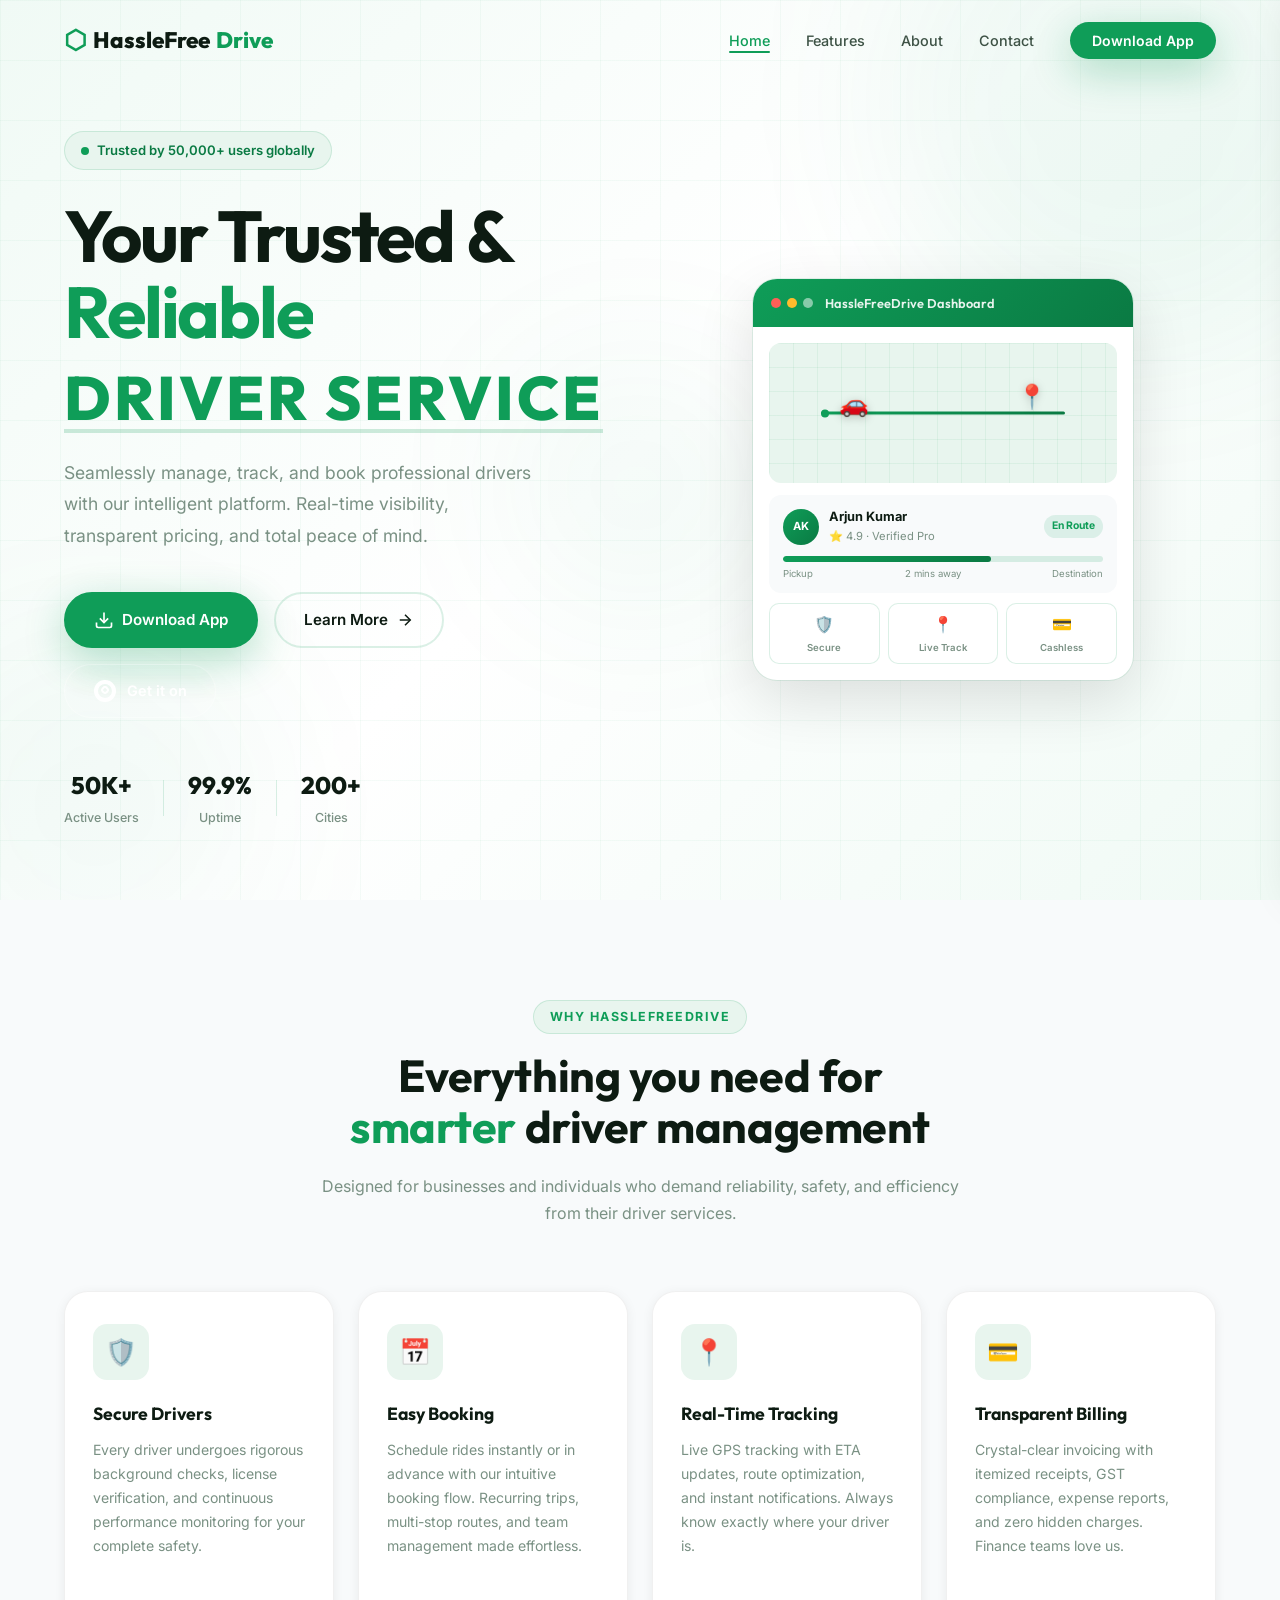
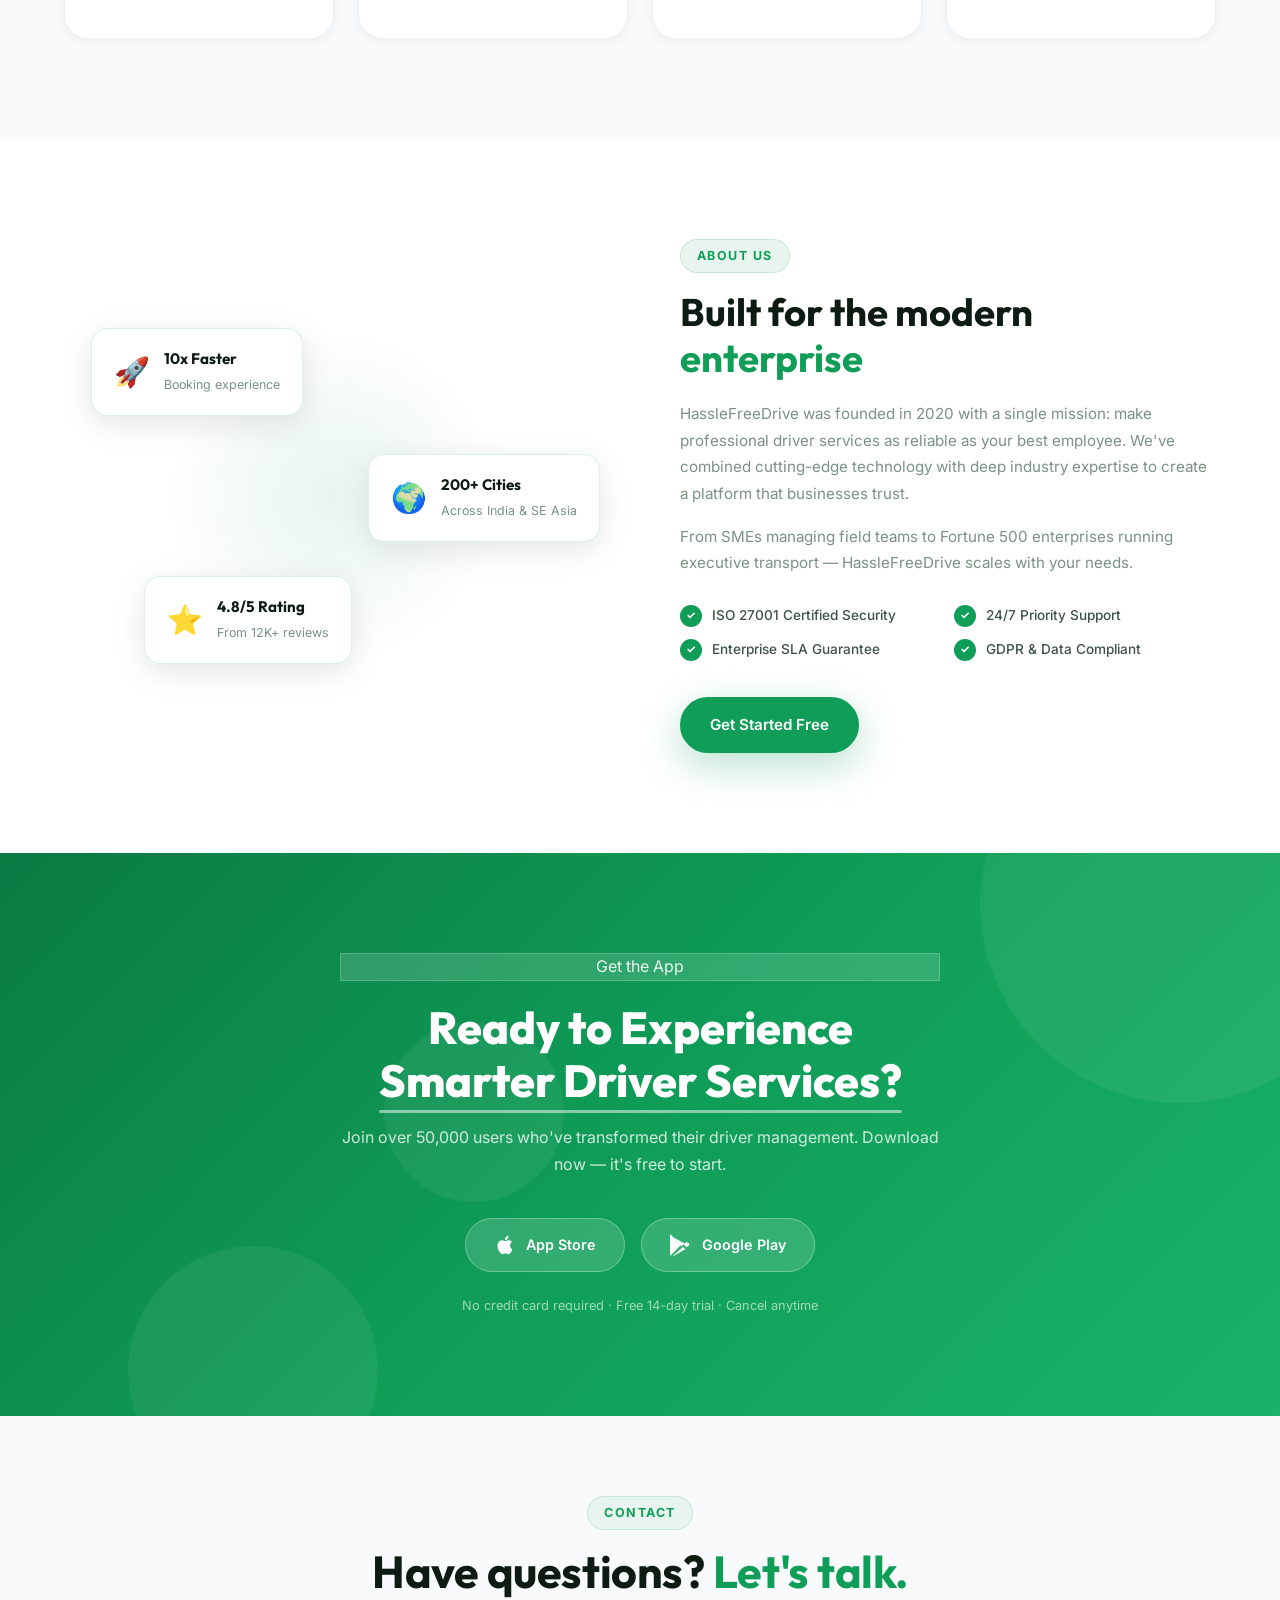
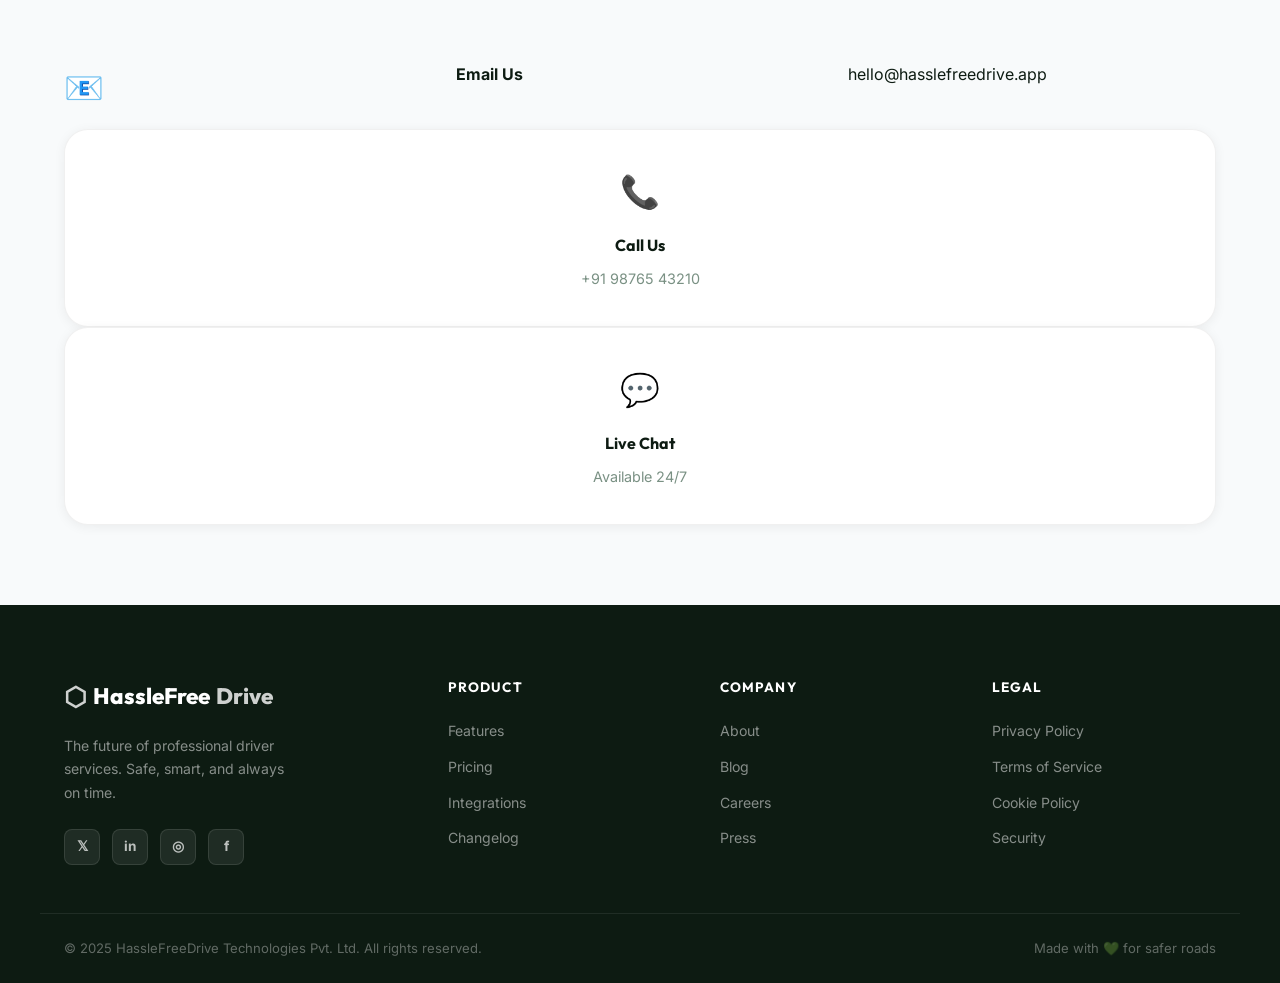
==== commit 18397229: "Updated homepage design" ====
--- a/index.html
+++ b/index.html
@@ -162,6 +162,8 @@
             </div>
           </div>
         </div>
+      </div>
+    </div>
   </section>
 
   <!-- ========== FEATURES ========== -->
--- a/styles.css
+++ b/styles.css
@@ -38,6 +38,8 @@
 html {
   scroll-behavior: smooth;
   font-size: 16px;
+  overflow-x: hidden;
+  width: 100%;
 }
 
 body {
@@ -45,6 +47,8 @@
   background: var(--white);
   color: var(--text-dark);
   overflow-x: hidden;
+  width: 100%;
+  position: relative;
   line-height: 1.6;
 }
 
@@ -376,6 +380,7 @@
    ======================================== */
 .hero {
   min-height: 100vh;
+  min-height: 100dvh;
   display: flex;
   flex-direction: column;
   justify-content: center;
@@ -1634,7 +1639,17 @@
   }
 
   .hero {
-    padding: 100px 0 80px;
+    padding: 80px 0 60px;
+    height: auto;
+    min-height: 100dvh;
+    display: flex;
+    align-items: center;
+    overflow: hidden;
+  }
+
+  .hero-container {
+    width: 100%;
+    overflow-x: hidden;
   }
 
   .hero-desc {
@@ -1727,6 +1742,7 @@
   .footer-bottom {
     flex-direction: column;
     text-align: center;
+    padding-bottom: 40px;
   }
 
   .glow-ring {
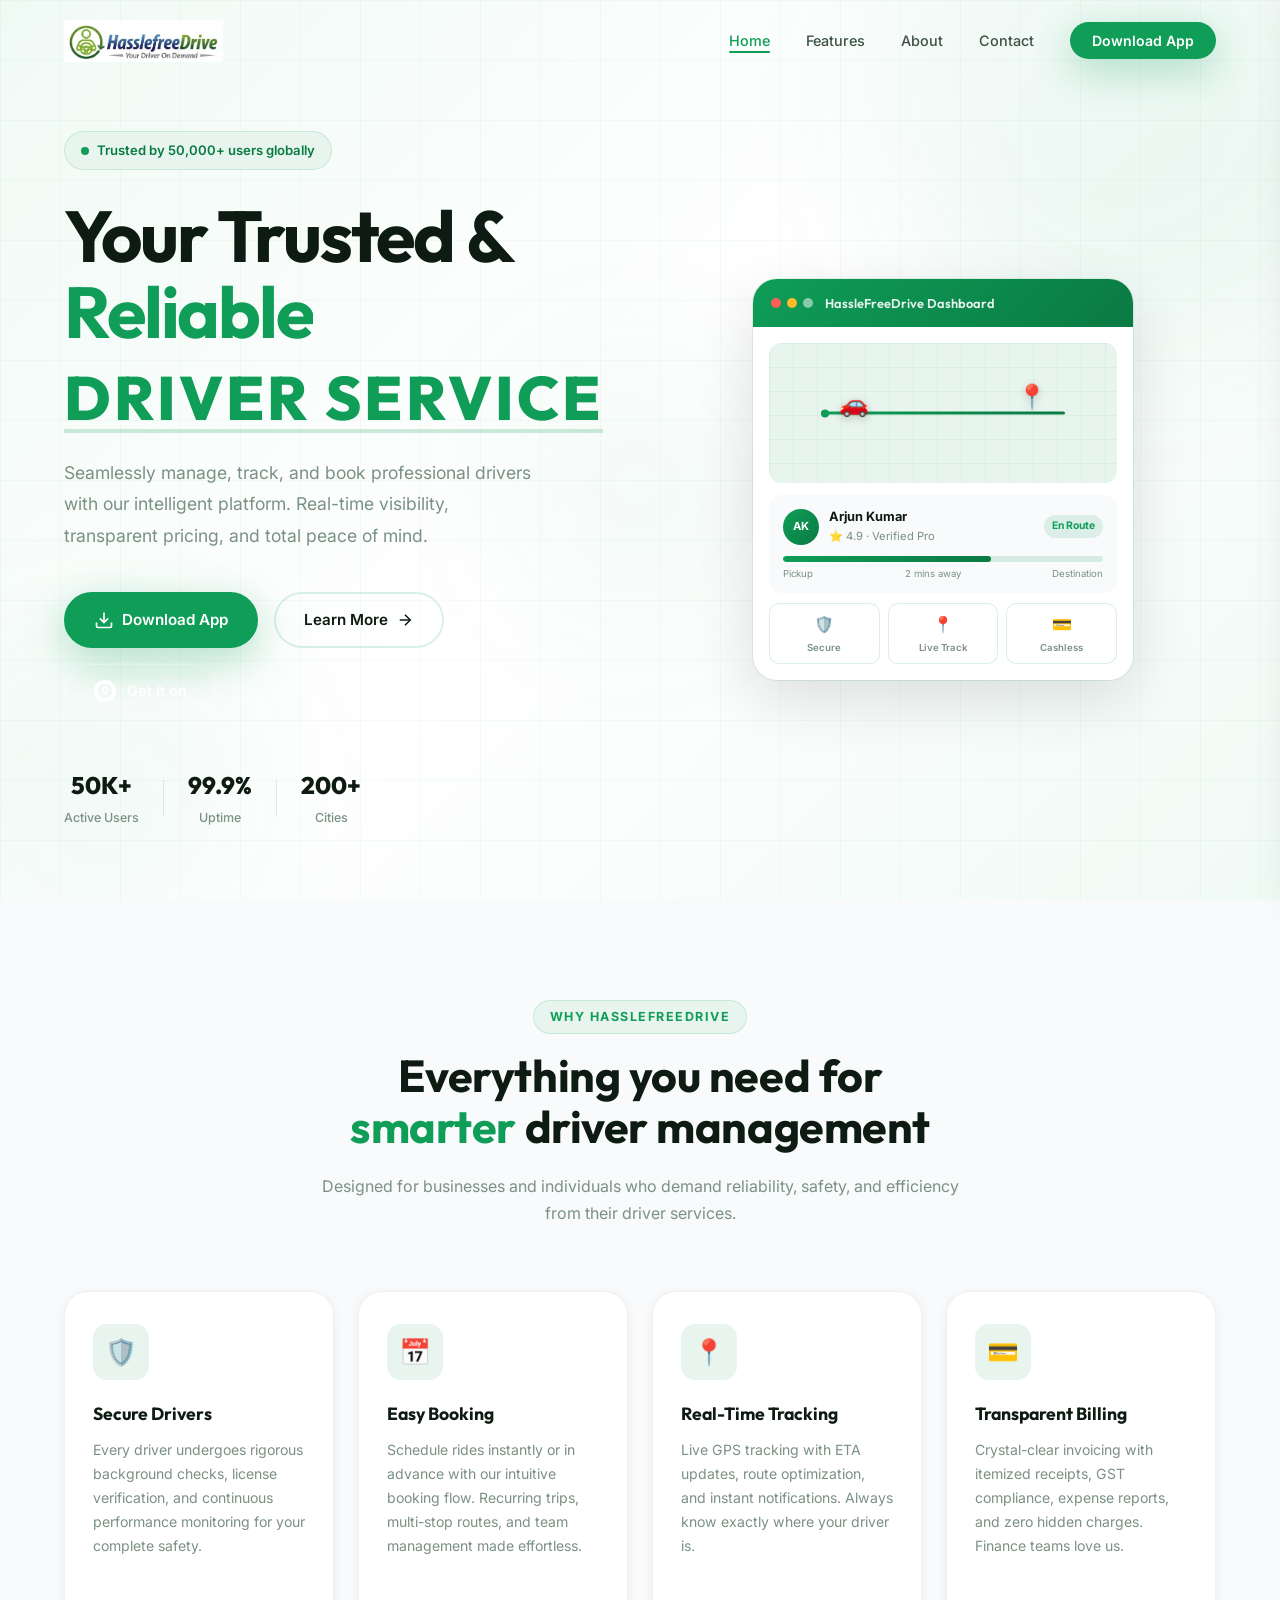
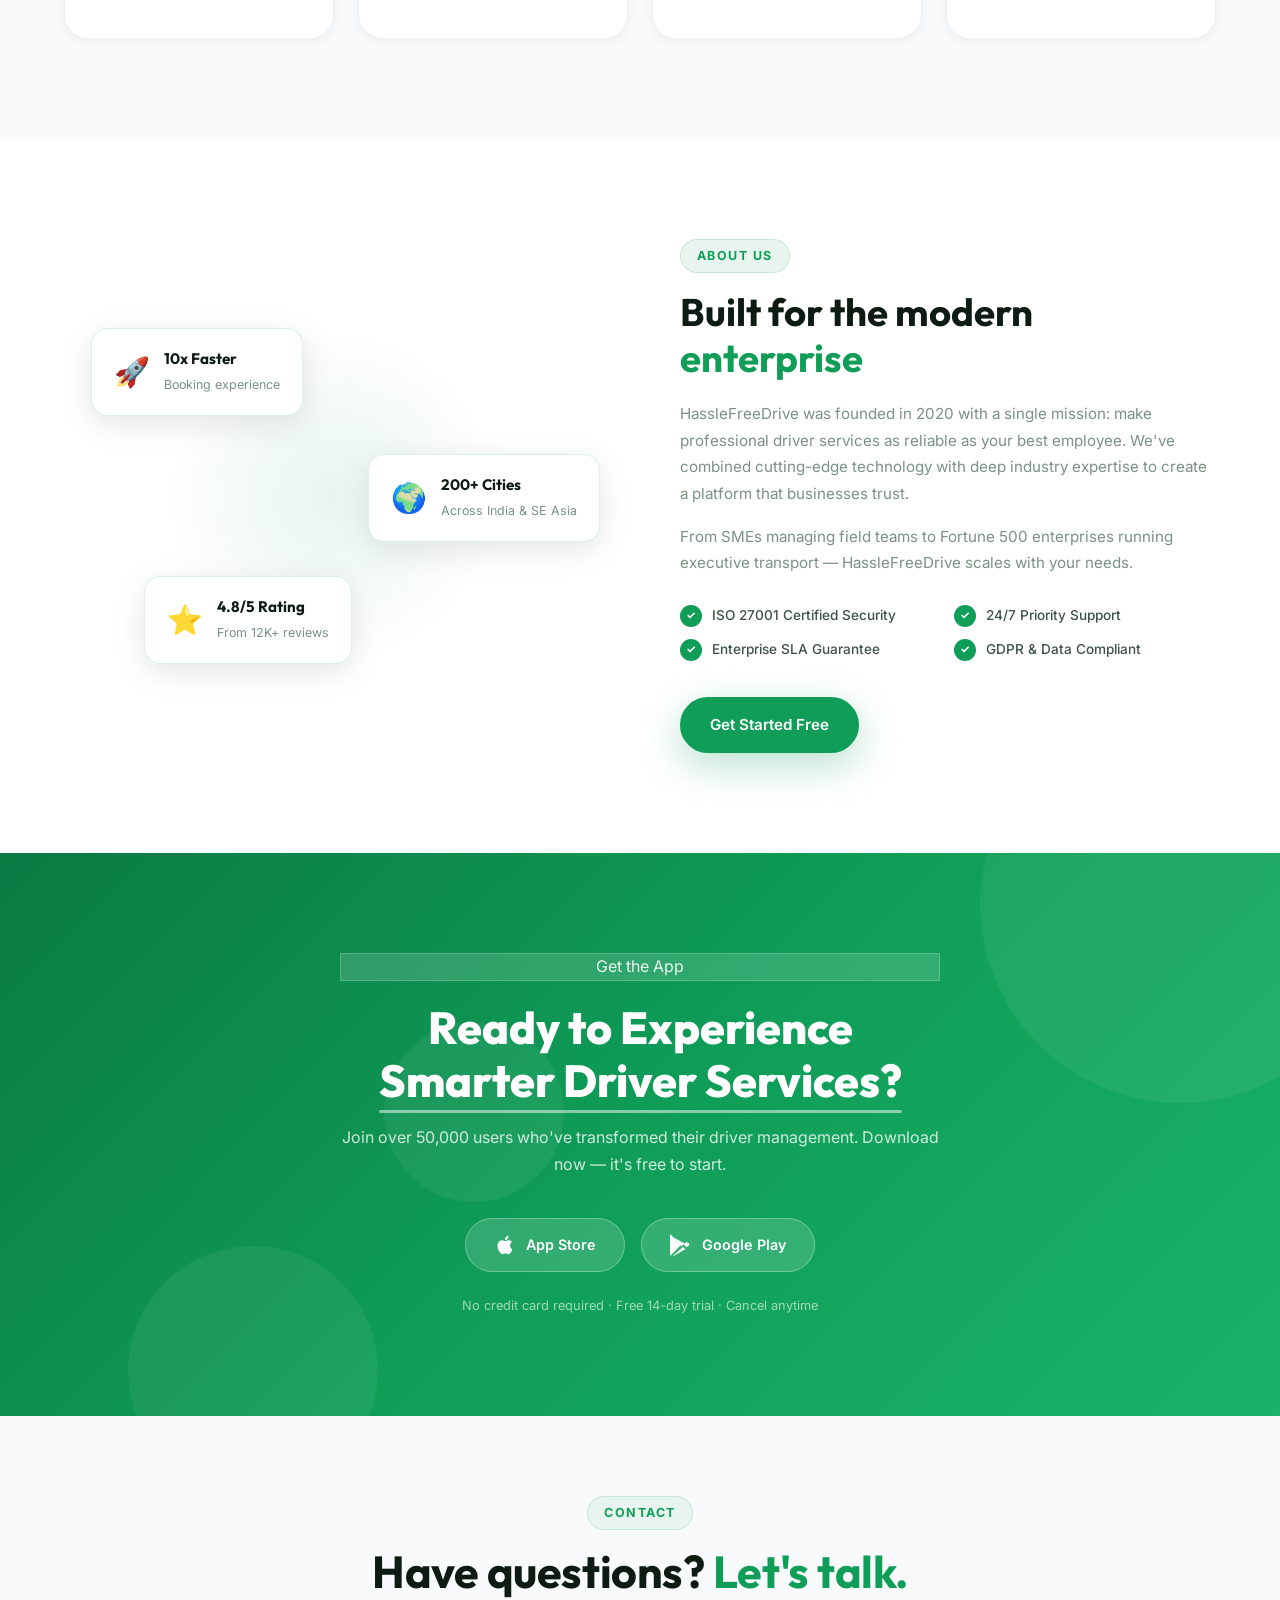
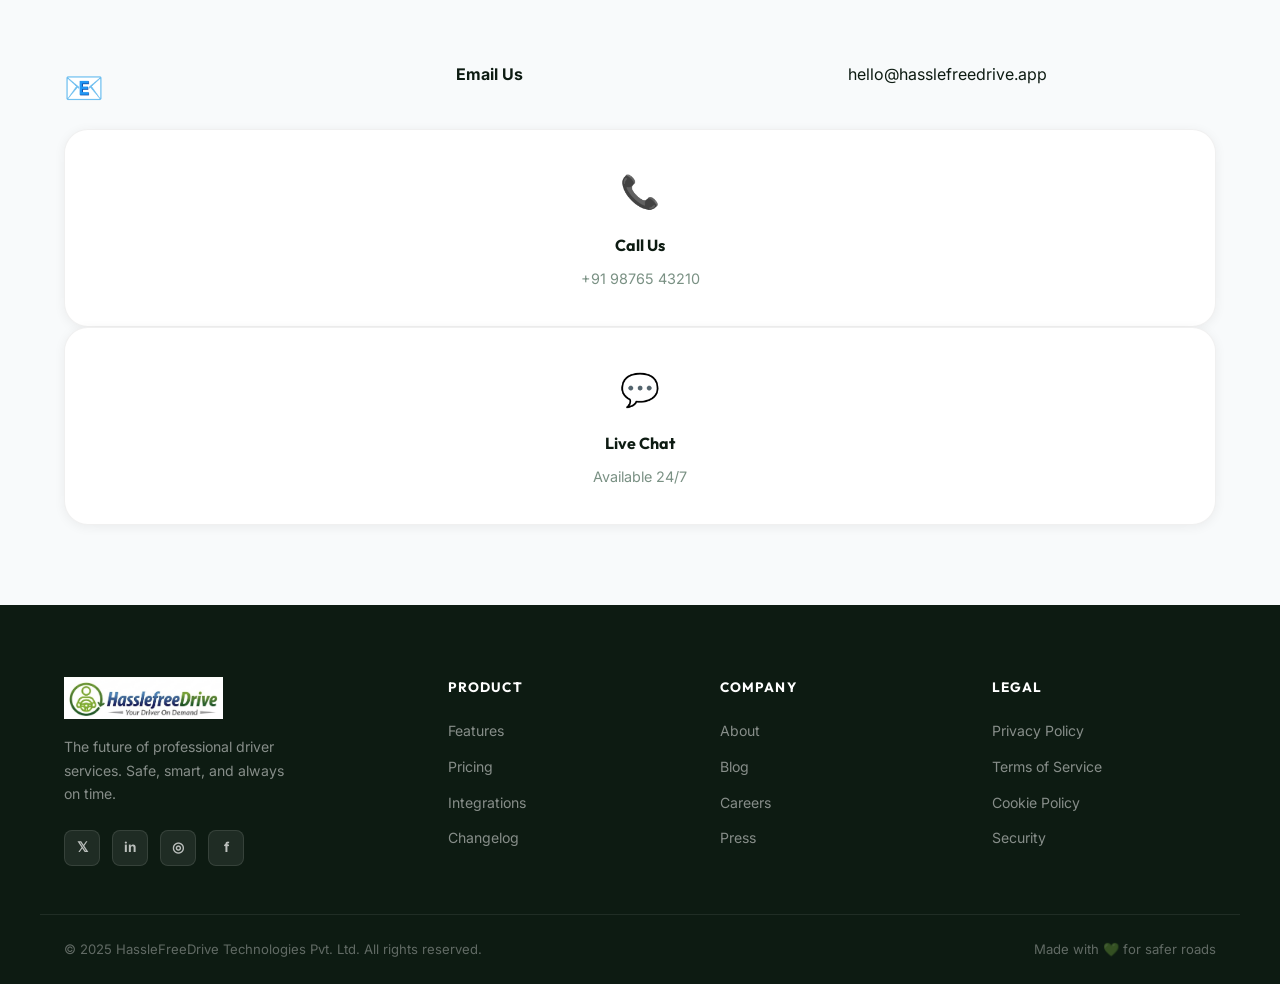
==== commit 3ffda728: "updated logo" ====
--- a/index.html
+++ b/index.html
@@ -17,8 +17,7 @@
   <nav class="navbar" id="navbar">
     <div class="nav-container">
       <a href="#" class="logo">
-        <span class="logo-icon">⬡</span>
-        HassleFree<span>Drive</span>
+        <img src="assests/Hasslelogo.png" alt="HassleFreeDrive logo">
       </a>
       <ul class="nav-links" id="navLinks">
         <li><a href="#home" class="nav-link">Home</a></li>
@@ -350,8 +349,7 @@
     <div class="footer-container">
       <div class="footer-brand">
         <a href="#" class="logo logo-white">
-          <span class="logo-icon">⬡</span>
-          HassleFree<span>Drive</span>
+          <img src="assests/Hasslelogo.png" alt="HassleFreeDrive logo">
         </a>
         <p>The future of professional driver services. Safe, smart, and always on time.</p>
         <div class="social-icons">
--- a/styles.css
+++ b/styles.css
@@ -202,6 +202,12 @@
   gap: 6px;
 }
 
+.logo img {
+  height: 42px;
+  width: auto;
+  display: block;
+}
+
 .logo span {
   color: var(--green);
 }
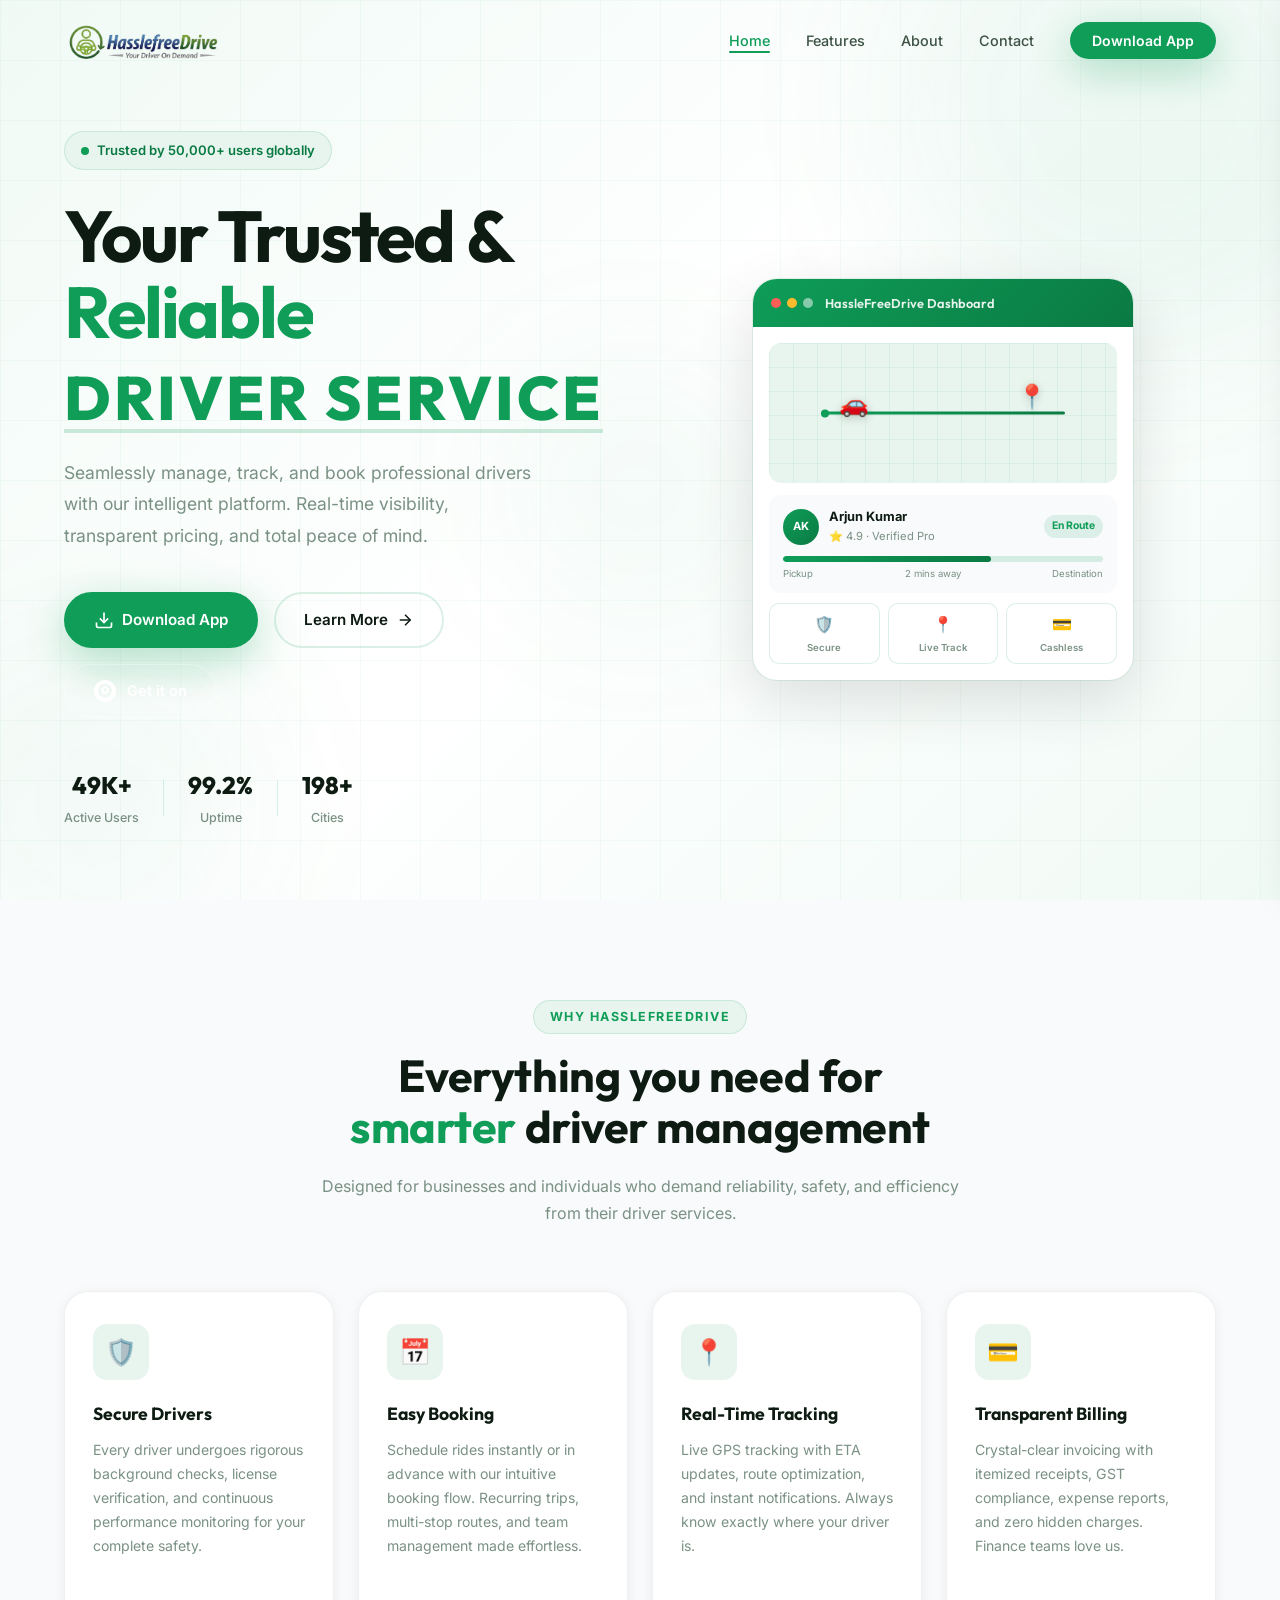
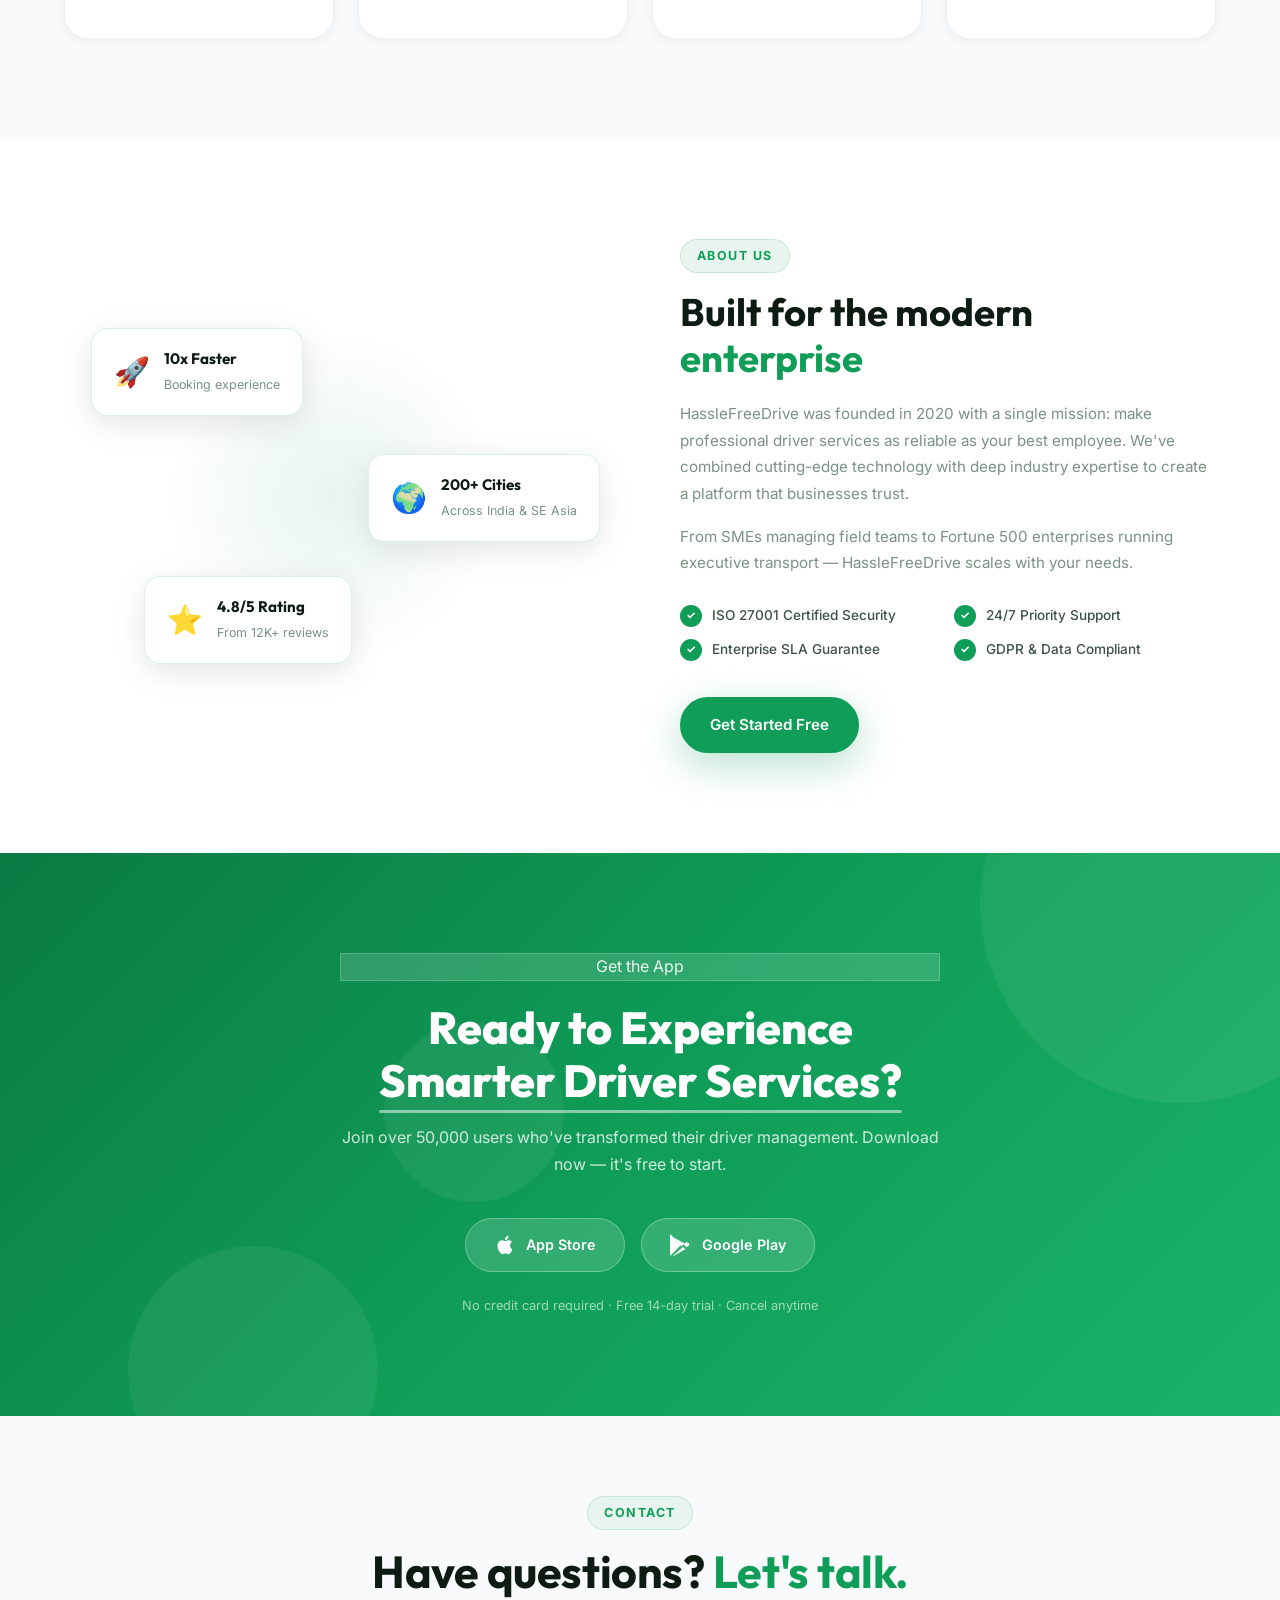
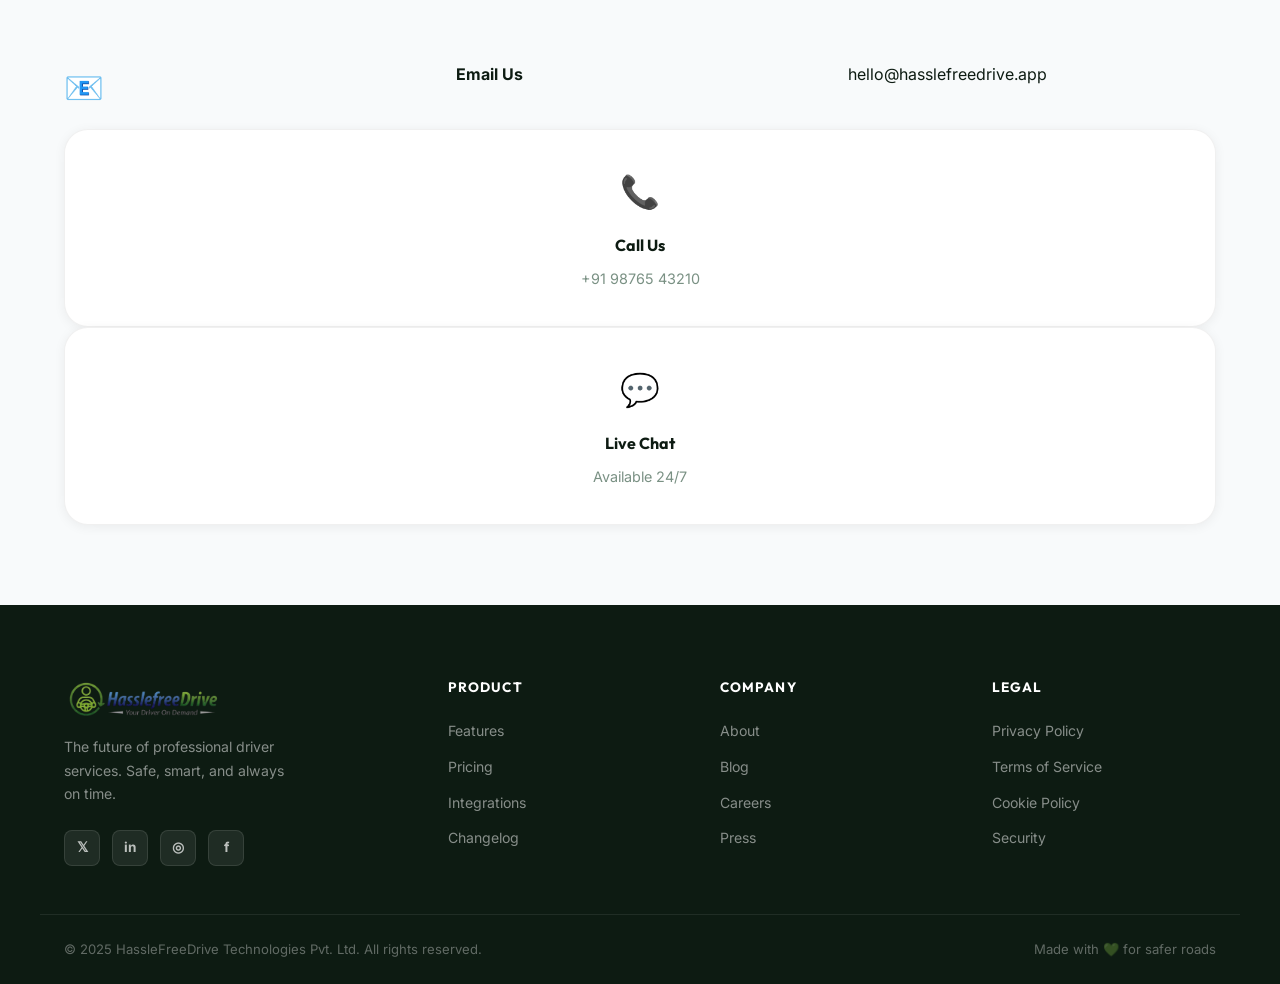
==== commit 8022b145: "Privacy policy" ====
--- a/index.html
+++ b/index.html
@@ -381,7 +381,7 @@
         <div class="footer-col">
           <h5>Legal</h5>
           <ul>
-            <li><a href="#">Privacy Policy</a></li>
+            <li><a href="privacy-policy.html">Privacy Policy</a></li>
             <li><a href="#">Terms of Service</a></li>
             <li><a href="#">Cookie Policy</a></li>
             <li><a href="#">Security</a></li>
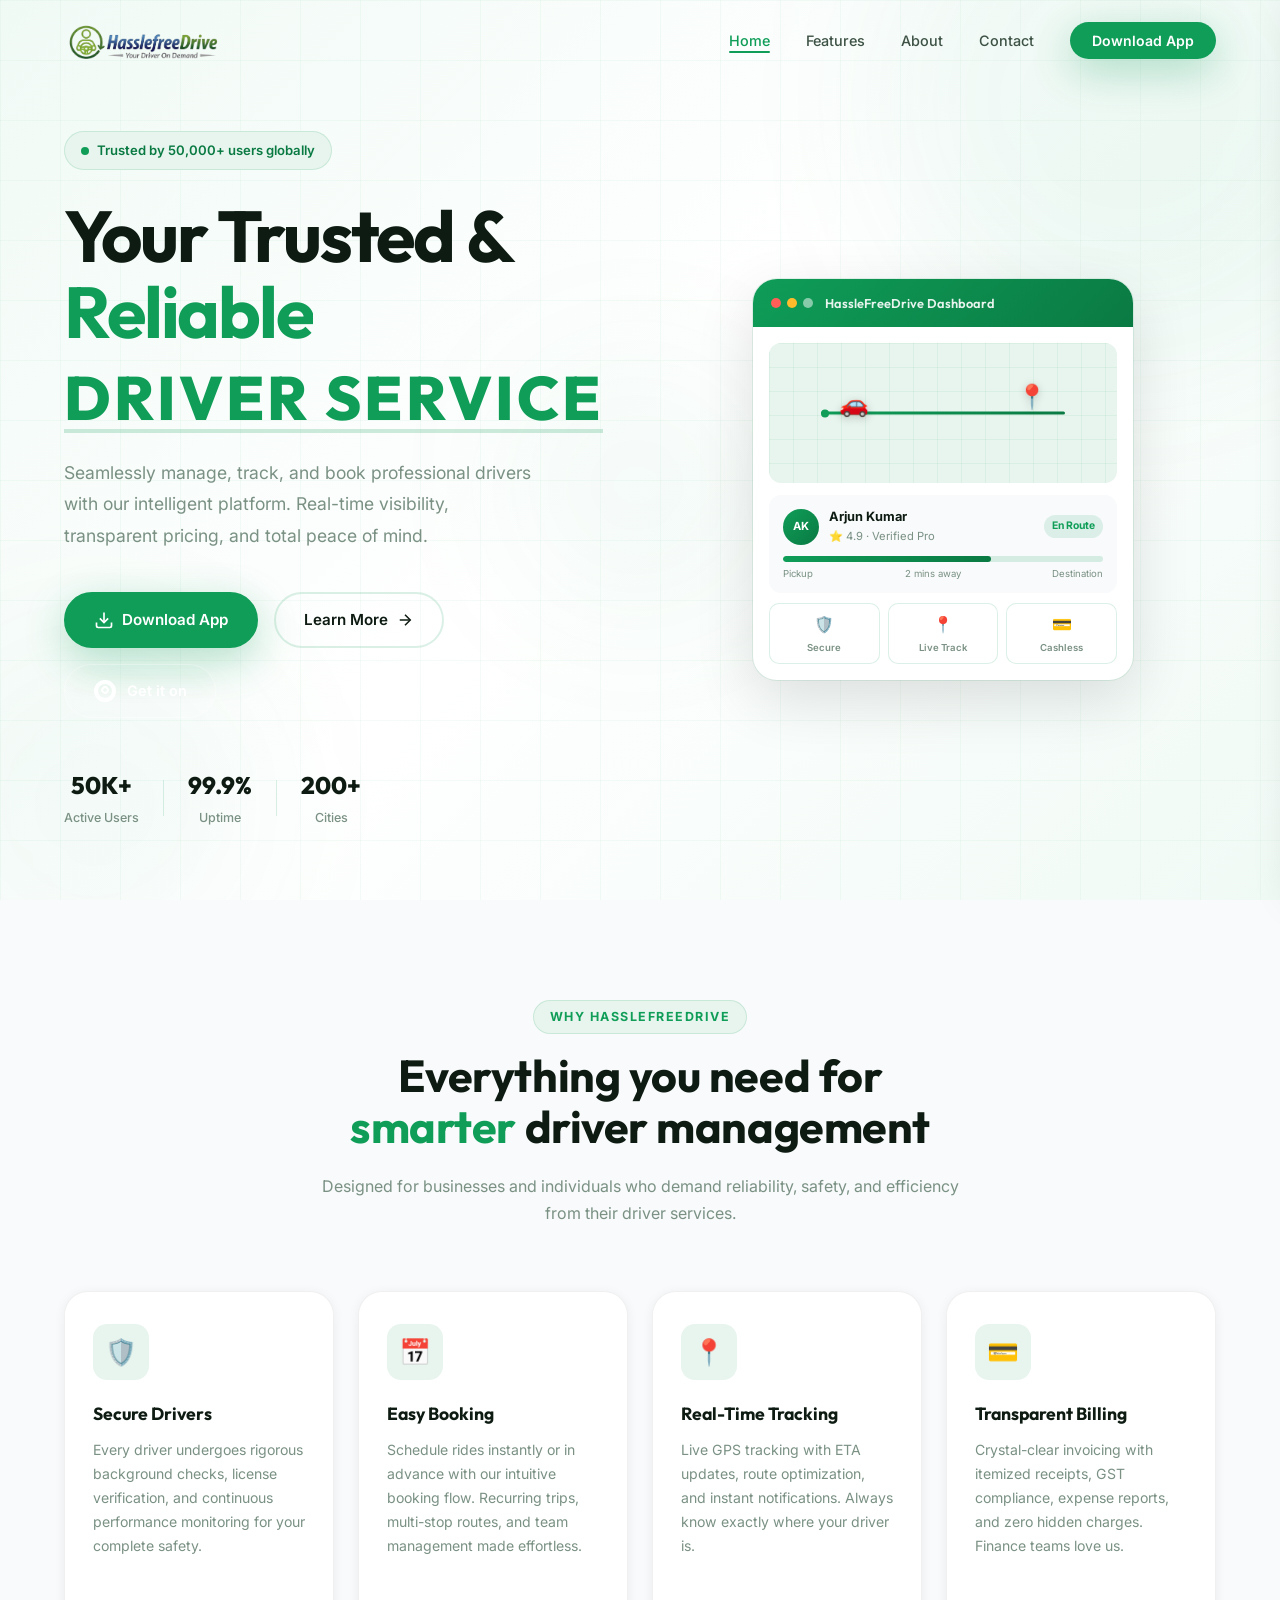
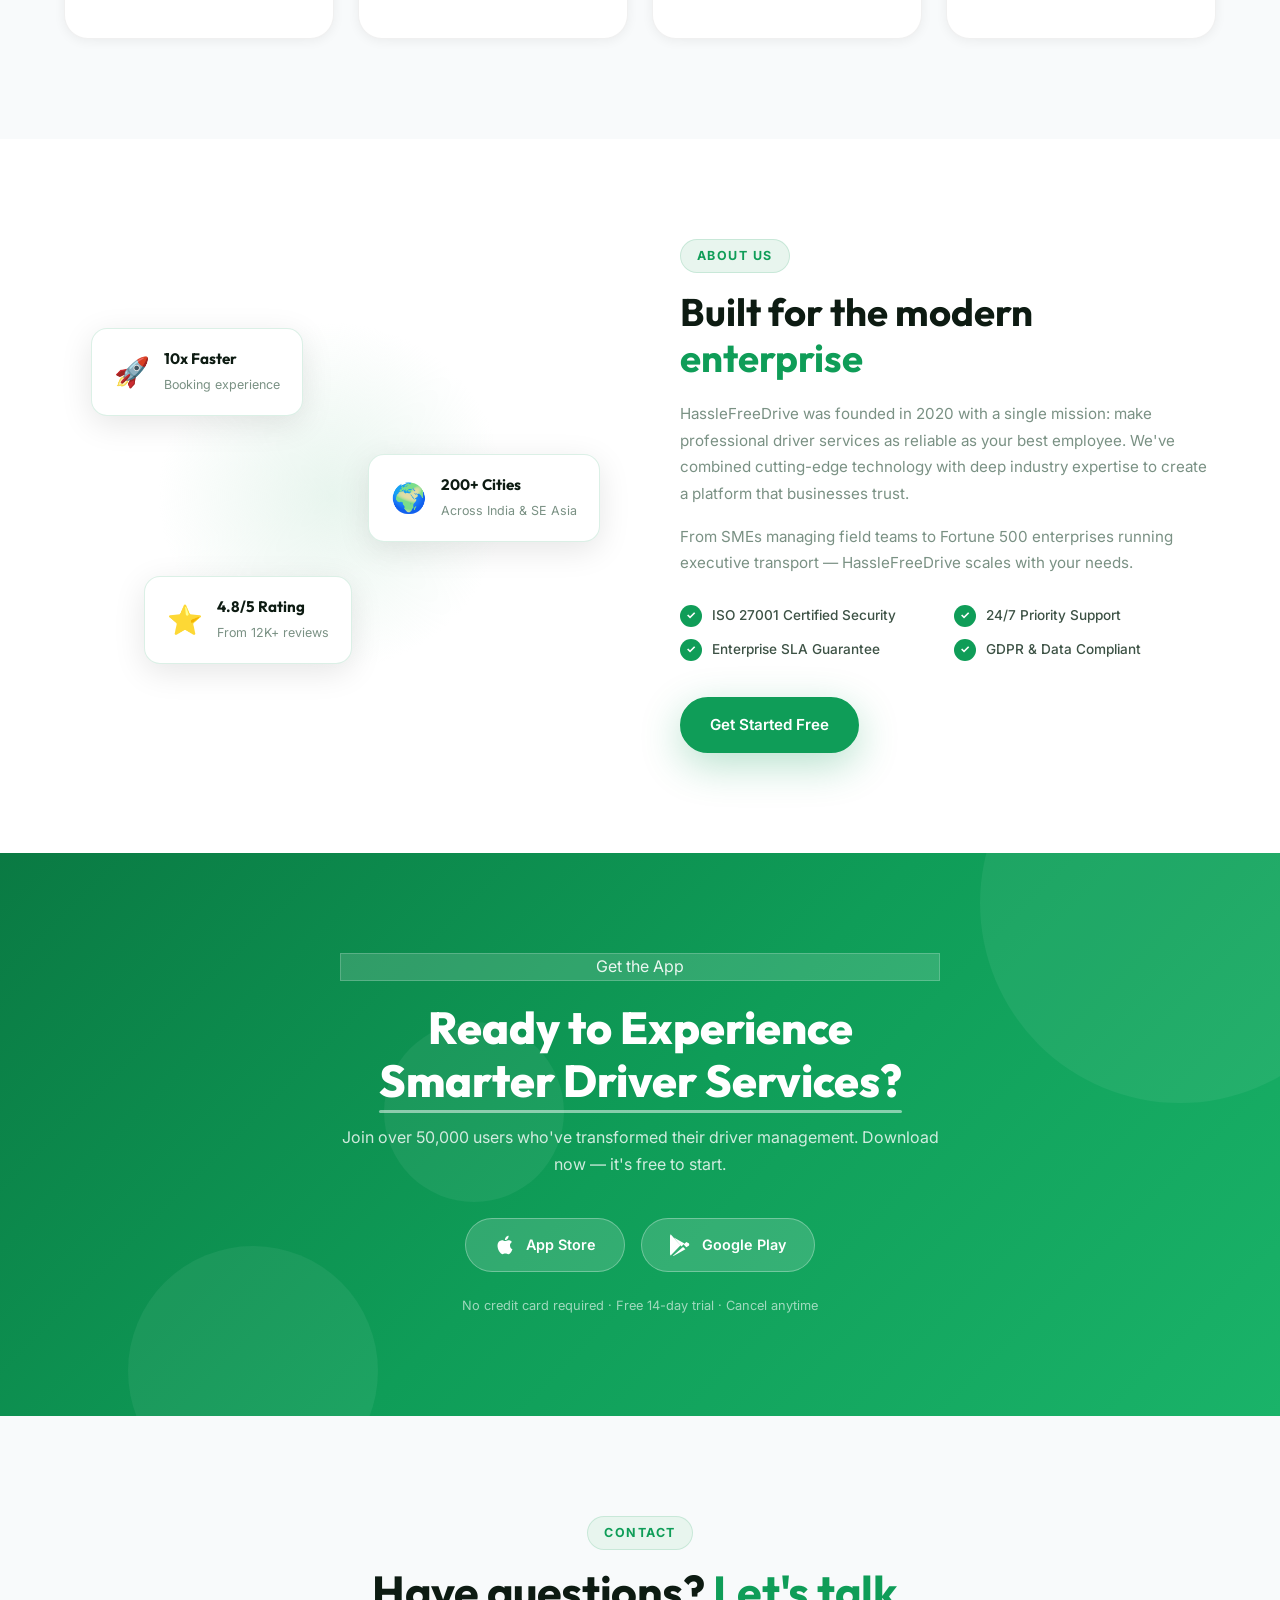
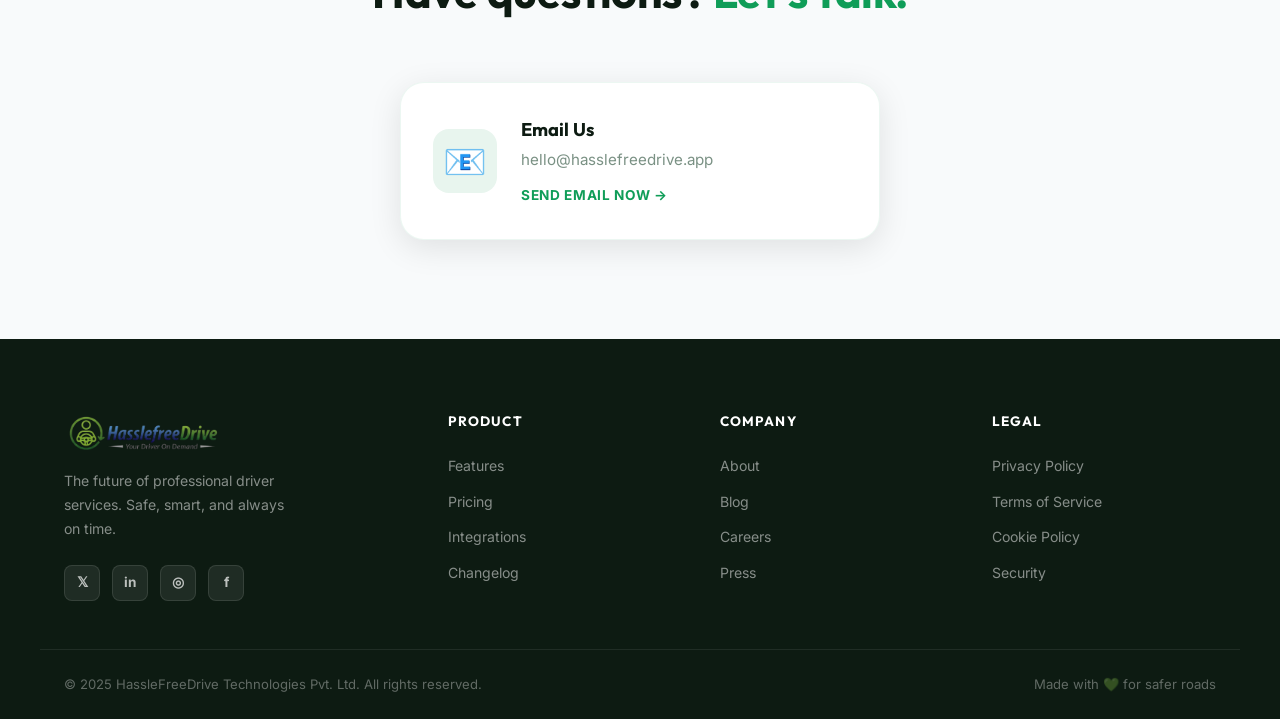
==== commit 6e9427c6: "Updated landing page" ====
--- a/index.html
+++ b/index.html
@@ -325,22 +325,16 @@
         <div class="section-tag">Contact</div>
         <h2>Have questions? <span class="text-green">Let's talk.</span></h2>
       </div>
-      <div class="contact-grid">
-        <div class="contact-icon">📧</div>
-        <h4>Email Us</h4>
-        <p>hello@hasslefreedrive.app</p>
-      </div>
-      <div class="contact-card reveal-up" style="--delay:0.2s">
-        <div class="contact-icon">📞</div>
-        <h4>Call Us</h4>
-        <p>+91 98765 43210</p>
-      </div>
-      <div class="contact-card reveal-up" style="--delay:0.3s">
-        <div class="contact-icon">💬</div>
-        <h4>Live Chat</h4>
-        <p>Available 24/7</p>
-      </div>
-    </div>
+      <div class="contact-email-wrapper reveal-up" style="--delay:0.2s">
+        <a href="mailto:hello@hasslefreedrive.app" class="contact-email-card">
+          <div class="contact-icon-box">📧</div>
+          <div class="contact-info">
+            <h4>Email Us</h4>
+            <p class="email-address">hello@hasslefreedrive.app</p>
+            <span class="contact-cta-link">Send Email Now →</span>
+          </div>
+        </a>
+      </div>
     </div>
   </section>
 
--- a/styles.css
+++ b/styles.css
@@ -1389,48 +1389,81 @@
    CONTACT
    ======================================== */
 .contact-section {
-  padding: 80px 0;
+  padding: 100px 0;
   background: var(--off-white);
 }
 
-.contact-grid {
-  display: grid;
-  grid-template-columns: repeat(3, 1fr);
+.contact-email-wrapper {
+  max-width: 480px;
+  margin: 0 auto;
+}
+
+.contact-email-card {
+  display: flex;
+  align-items: center;
   gap: 24px;
-}
-
-.contact-card {
   background: var(--white);
   border-radius: var(--r-lg);
-  padding: 36px 28px;
-  text-align: center;
-  border: 1px solid rgba(0, 0, 0, 0.06);
-  box-shadow: var(--shadow-sm);
+  padding: 32px;
+  text-decoration: none;
+  border: 1px solid rgba(15, 157, 88, 0.08);
+  box-shadow: var(--shadow-md);
+  transition: all 0.3s cubic-bezier(0.4, 0, 0.2, 1);
+  position: relative;
+  z-index: 10;
+  cursor: pointer;
+}
+
+.contact-email-card * {
+  pointer-events: none;
+}
+
+.contact-email-card:hover {
+  transform: translateY(-8px);
+  box-shadow: var(--shadow-lg);
+  border-color: var(--green);
+}
+
+.contact-icon-box {
+  font-size: 2.2rem;
+  background: var(--green-pale);
+  width: 64px;
+  height: 64px;
+  display: flex;
+  align-items: center;
+  justify-content: center;
+  border-radius: 16px;
+  flex-shrink: 0;
   transition: all 0.3s ease;
 }
 
-.contact-card:hover {
-  transform: translateY(-6px);
-  box-shadow: var(--shadow-md);
-  border-color: var(--border);
-}
-
-.contact-icon {
-  font-size: 2rem;
-  margin-bottom: 16px;
-}
-
-.contact-card h4 {
+.contact-email-card:hover .contact-icon-box {
+  background: var(--green);
+  transform: scale(1.05);
+  filter: brightness(0) invert(1);
+}
+
+.contact-info h4 {
   font-family: var(--font-display);
-  font-size: 1rem;
+  font-size: 1.15rem;
   font-weight: 700;
   color: var(--text-dark);
-  margin-bottom: 8px;
-}
-
-.contact-card p {
+  margin-bottom: 4px;
+}
+
+.contact-info .email-address {
+  font-size: 0.95rem;
   color: var(--text-light);
-  font-size: 0.9rem;
+  margin-bottom: 12px;
+}
+
+.contact-cta-link {
+  font-size: 0.85rem;
+  font-weight: 700;
+  color: var(--green);
+  text-transform: uppercase;
+  letter-spacing: 0.05em;
+  display: block;
 }
 
 /* ========================================
@@ -1702,10 +1735,6 @@
     height: 300px;
   }
 
-  .contact-grid {
-    grid-template-columns: 1fr;
-  }
-
   .footer-container {
     grid-template-columns: 1fr 1fr;
   }
